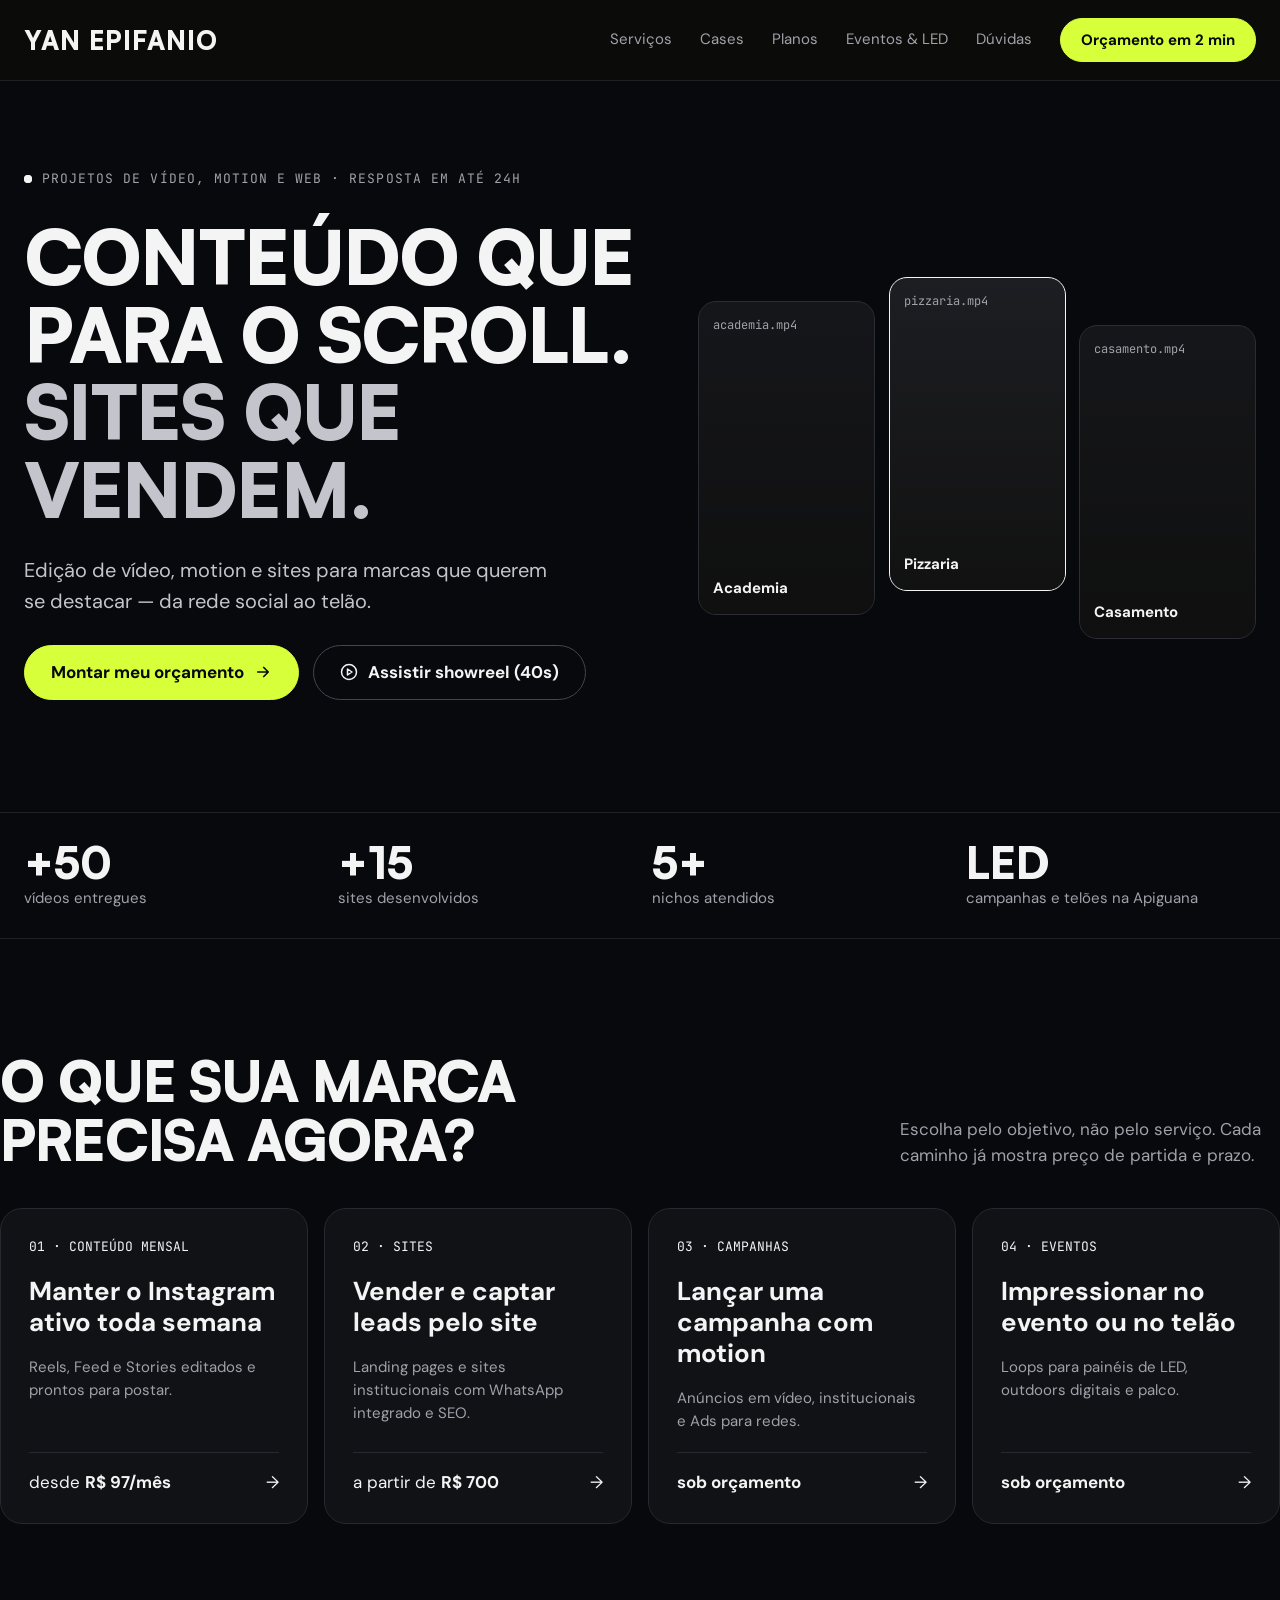
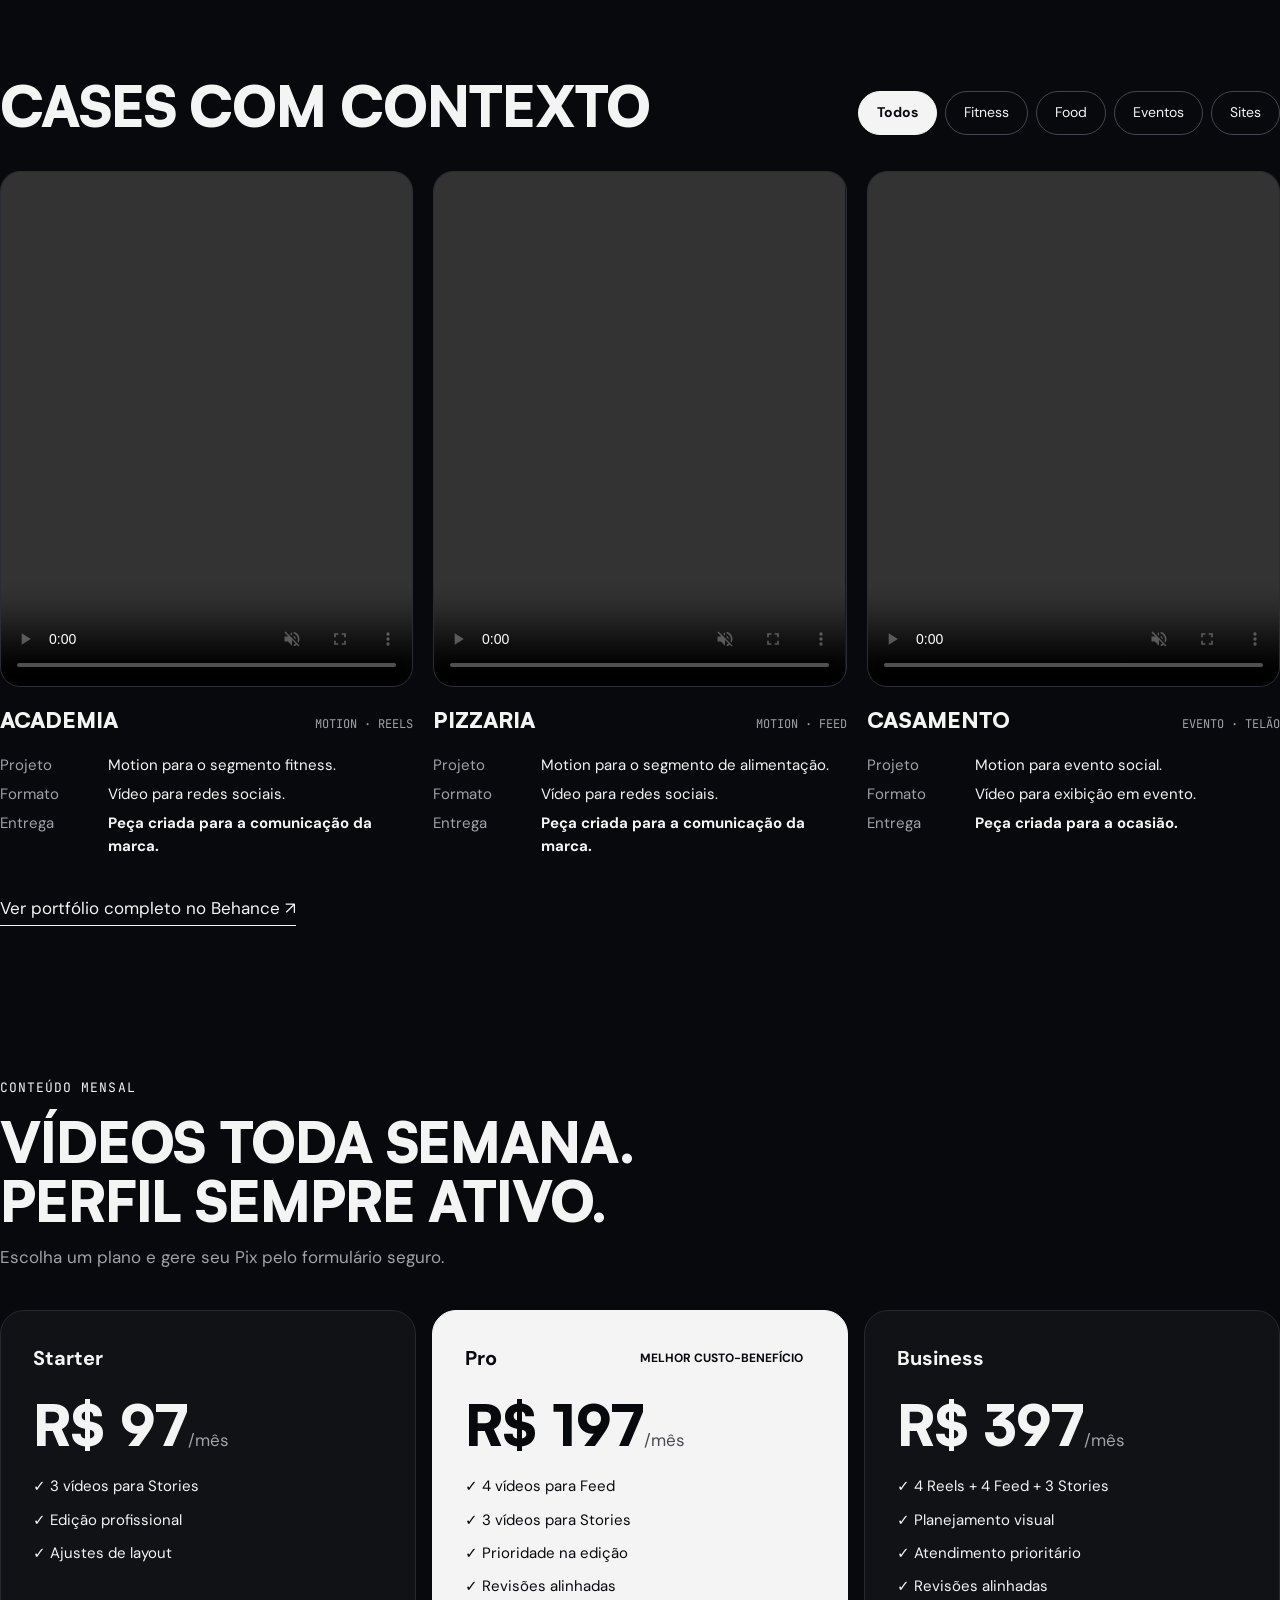
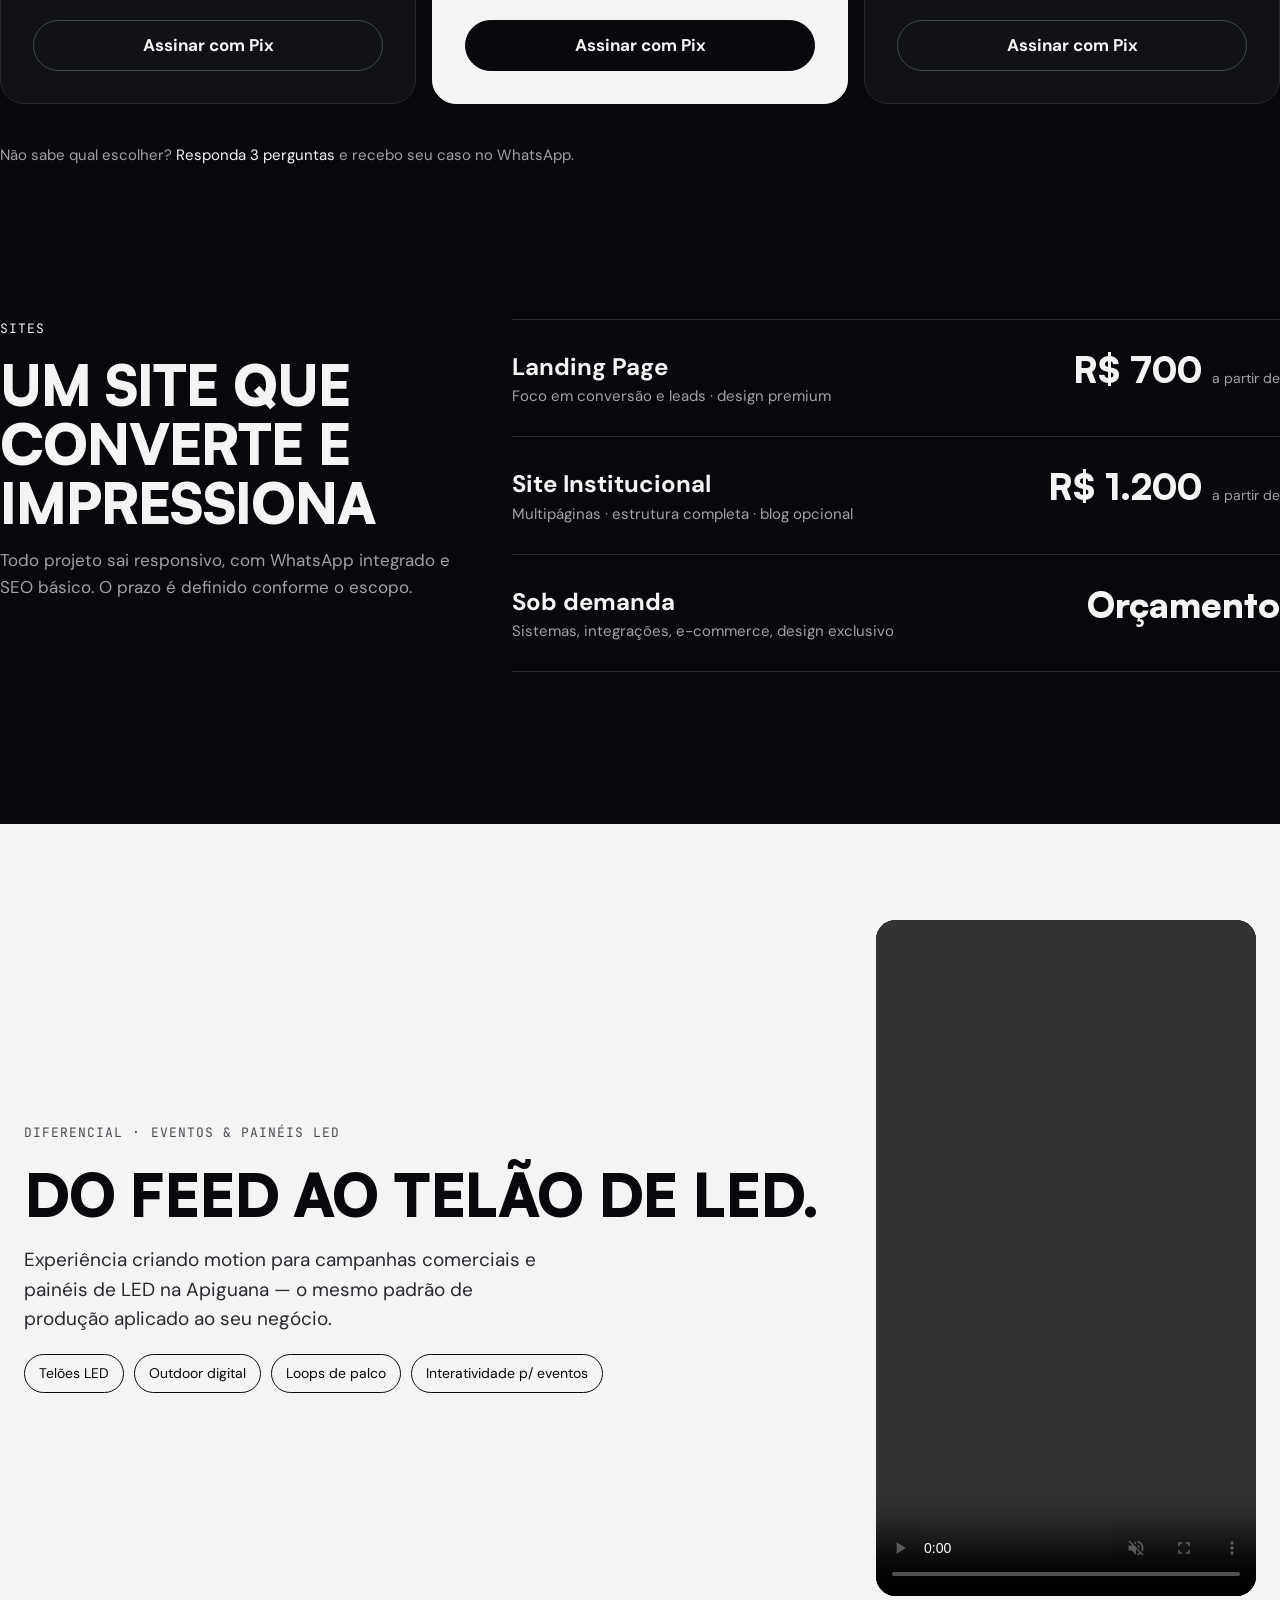
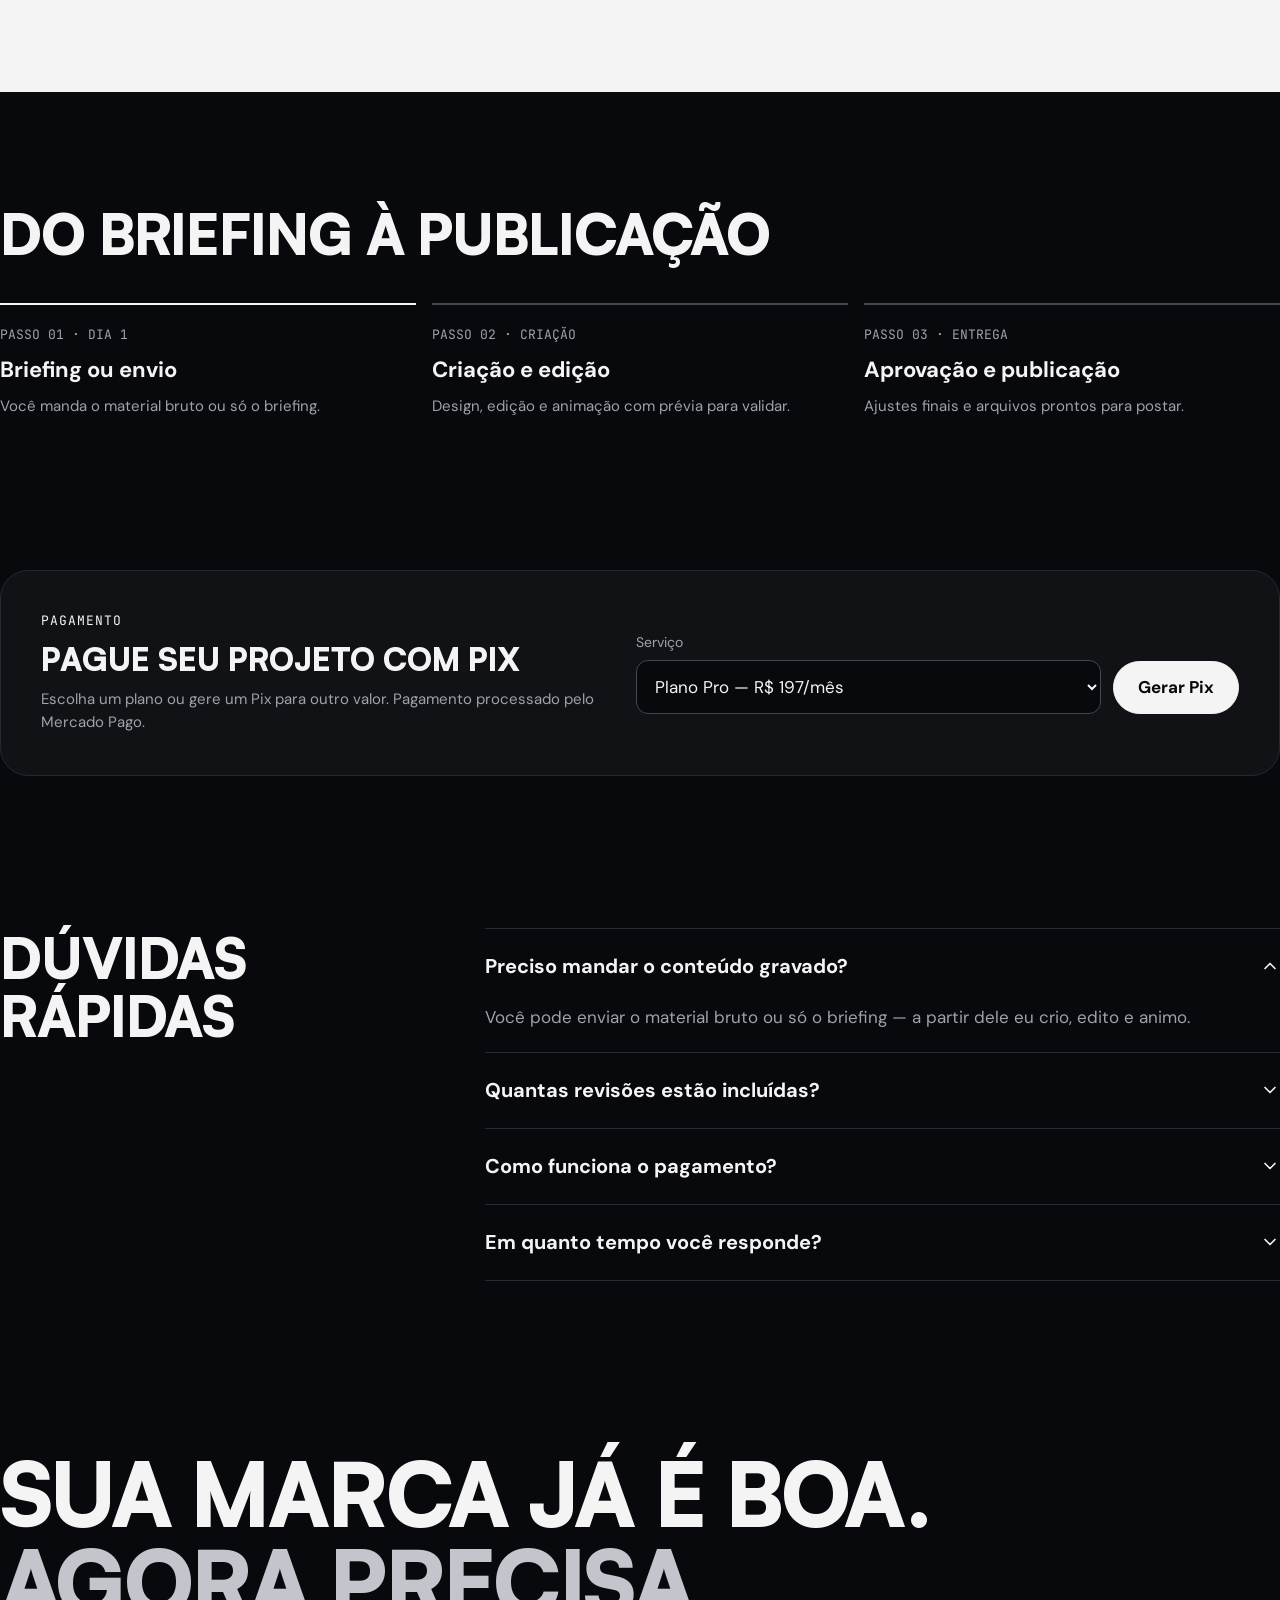
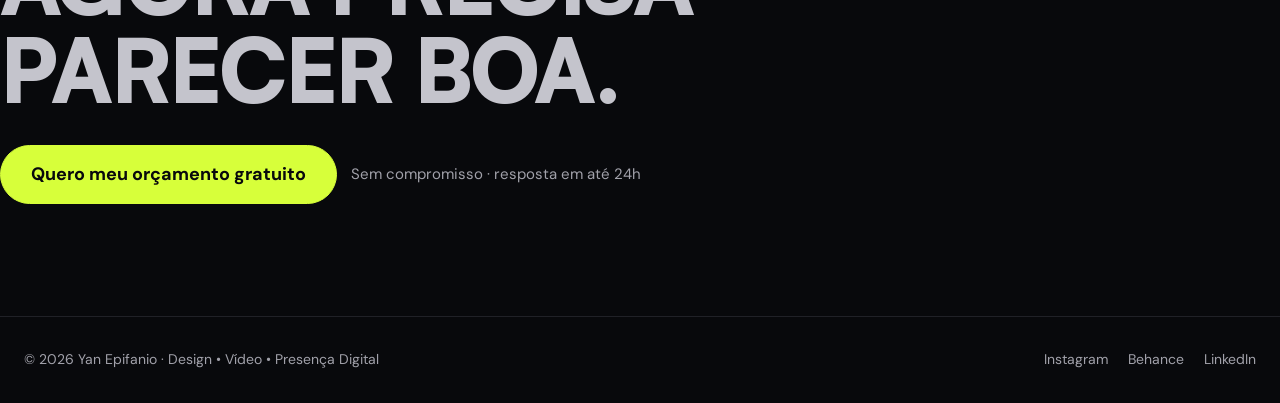
==== index.html @ 725b0eff "Refresh studio site and checkout flow Co-authored-by: Copilot <223556219+Copilot@users.noreply.githu" ====
<!DOCTYPE html>
<html lang="pt-BR">
<head>
  <meta charset="UTF-8">
  <meta name="viewport" content="width=device-width, initial-scale=1.0">
  <title>Yan Epifanio — Motion, vídeos e sites</title>
  <meta name="description" content="Conteúdo que para o scroll. Sites que vendem. Motion, vídeos e sites para negócios que querem parecer tão bons quanto são — do Reels ao telão de LED.">
  <meta name="robots" content="index,follow">
  <meta name="theme-color" content="#0d0d0b">
  <meta name="format-detection" content="telephone=no">
  <link rel="canonical" href="https://yanepifanio.com.br/">

  <meta property="og:type" content="website">
  <meta property="og:title" content="Yan Epifanio — Motion, vídeos e sites">
  <meta property="og:description" content="Conteúdo que para o scroll. Sites que vendem.">
  <meta property="og:locale" content="pt_BR">
  <meta property="og:url" content="https://yanepifanio.com.br/">
  <meta property="og:image" content="https://yanepifanio.com.br/assets/images/perfil.png">

  <script async src="https://www.googletagmanager.com/gtag/js?id=G-MB823YVY9Y"></script>
  <script>
    window.dataLayer = window.dataLayer || [];
    function gtag() { window.dataLayer.push(arguments); }
    gtag('js', new Date());
    gtag('config', 'G-MB823YVY9Y');
  </script>

  <link rel="preconnect" href="https://fonts.googleapis.com">
  <link rel="preconnect" href="https://fonts.gstatic.com" crossorigin>
  <link href="https://fonts.googleapis.com/css2?family=DM+Sans:opsz,wght@9..40,400;9..40,500;9..40,700&family=JetBrains+Mono:wght@400;500&display=swap" rel="stylesheet">
  <link rel="stylesheet" href="css/yan.css?v=9">
</head>
<body>

  <!-- ============ HEADER ============ -->
  <header class="header" id="header">
    <div class="wrap header__inner">
      <a class="header__logo" href="#topo">YAN EPIFANIO</a>

      <nav class="header__nav" id="nav" aria-label="Menu principal">
        <div class="header__links">
          <a class="header__link" href="#objetivo">Serviços</a>
          <a class="header__link" href="#cases">Cases</a>
          <a class="header__link" href="#planos">Planos</a>
          <a class="header__link" href="#eventos">Eventos &amp; LED</a>
          <a class="header__link" href="#faq">Dúvidas</a>
        </div>
        <a class="btn btn--accent btn--budget btn--sm header__cta" href="orcamento.html">Orçamento em 2 min</a>
      </nav>

      <button class="header__burger" id="burger" type="button" aria-label="Abrir menu" aria-expanded="false" aria-controls="nav">
        <span></span><span></span>
      </button>
    </div>
  </header>

  <main>

  <!-- ============ HERO ============ -->
  <section class="wrap hero" id="topo">
    <div class="hero__text">
      <p class="hero__status anim anim--rise"><span class="hero__dot" aria-hidden="true"></span><span>Projetos de vídeo, motion e web · resposta em até 24h</span></p>
      <h1 class="hero__title words" style="--d:.15s">Conteúdo que para o scroll.<br><span class="accent">Sites que vendem.</span></h1>
      <p class="hero__lead anim anim--rise" style="--d:.45s">Edição de vídeo, motion e sites para marcas que querem se destacar — da rede social ao telão.</p>
      <div class="hero__actions anim anim--rise" style="--d:.6s">
        <a class="btn btn--accent btn--budget" href="orcamento.html">Montar meu orçamento
          <svg width="18" height="18" viewBox="0 0 24 24" fill="none" stroke="currentColor" stroke-width="2.2" stroke-linecap="round" stroke-linejoin="round" aria-hidden="true"><path d="M5 12h14M13 6l6 6-6 6"/></svg></a>
        <a class="btn btn--ghost" href="#cases">
          <svg width="18" height="18" viewBox="0 0 24 24" fill="none" stroke="currentColor" stroke-width="2" stroke-linecap="round" stroke-linejoin="round" aria-hidden="true"><circle cx="12" cy="12" r="10"/><path d="M10 8l6 4-6 4z"/></svg>Assistir showreel (40s)</a>
      </div>
    </div>

    <div class="hero__reels" aria-label="Prévias de trabalhos">
      <div class="reel anim float float--slow" style="--d:.5s"><video class="reel__video" src="assets/videos/academia.mp4" muted loop autoplay playsinline preload="metadata" aria-hidden="true"></video><span class="reel__file">academia.mp4</span><span class="reel__name">Academia</span></div>
      <div class="reel reel--active anim float" style="--d:.65s"><video class="reel__video" src="assets/videos/pizzaria.mp4" muted loop autoplay playsinline preload="metadata" aria-hidden="true"></video><span class="reel__file">pizzaria.mp4</span><span class="reel__name">Pizzaria</span></div>
      <div class="reel anim float float--fast" style="--d:.8s"><video class="reel__video" src="assets/videos/casamento.mp4" muted loop autoplay playsinline preload="metadata" aria-hidden="true"></video><span class="reel__file">casamento.mp4</span><span class="reel__name">Casamento</span></div>
    </div>
  </section>

  <!-- ============ NÚMEROS ============ -->
  <section class="proof" aria-label="Números">
    <div class="wrap proof__grid">
      <div class="stat rv"><span class="stat__num" data-count>+50</span><span class="stat__label">vídeos entregues</span></div>
      <div class="stat rv" style="--d:.08s"><span class="stat__num" data-count>+15</span><span class="stat__label">sites desenvolvidos</span></div>
      <div class="stat rv" style="--d:.16s"><span class="stat__num" data-count>5+</span><span class="stat__label">nichos atendidos</span></div>
      <div class="stat rv" style="--d:.24s"><span class="stat__num">LED</span><span class="stat__label">campanhas e telões na Apiguana</span></div>
    </div>
  </section>

  <!-- ============ OBJETIVO (roteador) ============ -->
  <section class="wrap sec objetivo" id="objetivo">
    <div class="sec__head">
      <h2 class="sec__title words">O que sua marca precisa agora?</h2>
      <p class="sec__lead rv" style="--d:.1s">Escolha pelo objetivo, não pelo serviço. Cada caminho já mostra preço de partida e prazo.</p>
    </div>
    <div class="routes">
      <a class="route rv" href="#planos">
        <span class="route__num">01 · CONTEÚDO MENSAL</span>
        <span class="route__title">Manter o Instagram ativo toda semana</span>
        <span class="route__desc">Reels, Feed e Stories editados e prontos para postar.</span>
        <span class="route__foot"><span>desde <b>R$ 97/mês</b></span><span class="route__arrow" aria-hidden="true">→</span></span>
      </a>
      <a class="route rv" style="--d:.08s" href="#sites">
        <span class="route__num">02 · SITES</span>
        <span class="route__title">Vender e captar leads pelo site</span>
        <span class="route__desc">Landing pages e sites institucionais com WhatsApp integrado e SEO.</span>
        <span class="route__foot"><span>a partir de <b>R$ 700</b></span><span class="route__arrow" aria-hidden="true">→</span></span>
      </a>
      <a class="route rv" style="--d:.16s" href="#cases">
        <span class="route__num">03 · CAMPANHAS</span>
        <span class="route__title">Lançar uma campanha com motion</span>
        <span class="route__desc">Anúncios em vídeo, institucionais e Ads para redes.</span>
        <span class="route__foot"><span><b>sob orçamento</b></span><span class="route__arrow" aria-hidden="true">→</span></span>
      </a>
      <a class="route rv" style="--d:.24s" href="#eventos">
        <span class="route__num">04 · EVENTOS</span>
        <span class="route__title">Impressionar no evento ou no telão</span>
        <span class="route__desc">Loops para painéis de LED, outdoors digitais e palco.</span>
        <span class="route__foot"><span><b>sob orçamento</b></span><span class="route__arrow" aria-hidden="true">→</span></span>
      </a>
    </div>
  </section>

  <!-- ============ CASES ============ -->
  <section class="wrap sec cases" id="cases">
    <div class="sec__head">
      <h2 class="sec__title words">Cases com contexto</h2>
      <div class="filters rv" style="--d:.1s" role="group" aria-label="Filtrar cases" id="filters">
        <button class="chip" type="button" data-filter="todos" aria-pressed="true">Todos</button>
        <button class="chip" type="button" data-filter="fitness" aria-pressed="false">Fitness</button>
        <button class="chip" type="button" data-filter="food" aria-pressed="false">Food</button>
        <button class="chip" type="button" data-filter="eventos" aria-pressed="false">Eventos</button>
        <button class="chip" type="button" data-filter="sites" aria-pressed="false">Sites</button>
      </div>
    </div>

    <div class="cases__grid" id="cases-grid">
      <article class="case rv" data-cat="fitness">
        <div class="case__media"><video src="assets/videos/academia.mp4" controls muted loop playsinline preload="metadata"></video></div>
        <div class="case__head"><h3 class="case__title">Academia</h3><span class="case__tag">MOTION · REELS</span></div>
        <dl class="case__info">
          <dt>Projeto</dt><dd>Motion para o segmento fitness.</dd>
          <dt>Formato</dt><dd>Vídeo para redes sociais.</dd>
          <dt>Entrega</dt><dd class="case__result">Peça criada para a comunicação da marca.</dd>
        </dl>
      </article>
      <article class="case rv" style="--d:.08s" data-cat="food">
        <div class="case__media"><video src="assets/videos/pizzaria.mp4" controls muted loop playsinline preload="metadata"></video></div>
        <div class="case__head"><h3 class="case__title">Pizzaria</h3><span class="case__tag">MOTION · FEED</span></div>
        <dl class="case__info">
          <dt>Projeto</dt><dd>Motion para o segmento de alimentação.</dd>
          <dt>Formato</dt><dd>Vídeo para redes sociais.</dd>
          <dt>Entrega</dt><dd class="case__result">Peça criada para a comunicação da marca.</dd>
        </dl>
      </article>
      <article class="case rv" style="--d:.16s" data-cat="eventos">
        <div class="case__media"><video src="assets/videos/casamento.mp4" controls muted loop playsinline preload="metadata"></video></div>
        <div class="case__head"><h3 class="case__title">Casamento</h3><span class="case__tag">EVENTO · TELÃO</span></div>
        <dl class="case__info">
          <dt>Projeto</dt><dd>Motion para evento social.</dd>
          <dt>Formato</dt><dd>Vídeo para exibição em evento.</dd>
          <dt>Entrega</dt><dd class="case__result">Peça criada para a ocasião.</dd>
        </dl>
      </article>
    </div>
    <p class="cases__empty" id="cases-empty" hidden>Em breve novos cases nesta categoria. Veja o portfólio completo no Behance.</p>

    <a class="link" href="https://www.behance.net/yandossantos1" target="_blank" rel="noopener">Ver portfólio completo no Behance ↗</a>
  </section>

  <!-- ============ PLANOS ============ -->
  <section class="wrap sec planos" id="planos">
    <div class="planos__intro">
      <span class="eyebrow rv">CONTEÚDO MENSAL</span>
      <h2 class="sec__title words" style="--d:.05s">Vídeos toda semana. Perfil sempre ativo.</h2>
      <p class="rv" style="--d:.1s">Escolha um plano e gere seu Pix pelo formulário seguro.</p>
    </div>
    <div class="plans">
      <div class="plan rv">
        <div class="plan__head"><span class="plan__name">Starter</span></div>
        <div><span class="plan__price">R$ 97</span><span class="plan__per">/mês</span></div>
        <ul class="plan__list">
          <li>3 vídeos para Stories</li><li>Edição profissional</li><li>Ajustes de layout</li>
        </ul>
        <a class="btn btn--ghost plan__cta" href="#pix" data-pix-plan="97">Assinar com Pix</a>
      </div>
      <div class="plan plan--featured rv" style="--d:.08s">
        <div class="plan__head"><span class="plan__name">Pro</span><span class="plan__badge">MELHOR CUSTO-BENEFÍCIO</span></div>
        <div><span class="plan__price">R$ 197</span><span class="plan__per">/mês</span></div>
        <ul class="plan__list">
          <li>4 vídeos para Feed</li><li>3 vídeos para Stories</li><li>Prioridade na edição</li><li>Revisões alinhadas</li>
        </ul>
        <a class="btn btn--dark plan__cta" href="#pix" data-pix-plan="197">Assinar com Pix</a>
      </div>
      <div class="plan rv" style="--d:.16s">
        <div class="plan__head"><span class="plan__name">Business</span></div>
        <div><span class="plan__price">R$ 397</span><span class="plan__per">/mês</span></div>
        <ul class="plan__list">
          <li>4 Reels + 4 Feed + 3 Stories</li><li>Planejamento visual</li><li>Atendimento prioritário</li><li>Revisões alinhadas</li>
        </ul>
        <a class="btn btn--ghost plan__cta" href="#pix" data-pix-plan="397">Assinar com Pix</a>
      </div>
    </div>
    <p class="planos__note rv">Não sabe qual escolher? <a href="orcamento.html">Responda 3 perguntas</a> e recebo seu caso no WhatsApp.</p>
  </section>

  <!-- ============ SITES ============ -->
  <section class="wrap sec sites" id="sites">
    <div class="sites__intro">
      <span class="eyebrow rv">SITES</span>
      <h2 class="sec__title words" style="--d:.05s">Um site que converte e impressiona</h2>
      <p class="rv" style="--d:.1s">Todo projeto sai responsivo, com WhatsApp integrado e SEO básico. O prazo é definido conforme o escopo.</p>
    </div>
    <div class="sites__list">
      <div class="offer rv">
        <div class="offer__text"><div class="offer__name">Landing Page</div><div class="offer__desc">Foco em conversão e leads · design premium</div></div>
        <div class="offer__price">R$ 700 <small>a partir de</small></div>
      </div>
      <div class="offer rv" style="--d:.08s">
        <div class="offer__text"><div class="offer__name">Site Institucional</div><div class="offer__desc">Multipáginas · estrutura completa · blog opcional</div></div>
        <div class="offer__price">R$ 1.200 <small>a partir de</small></div>
      </div>
      <div class="offer rv" style="--d:.16s">
        <div class="offer__text"><div class="offer__name">Sob demanda</div><div class="offer__desc">Sistemas, integrações, e-commerce, design exclusivo</div></div>
        <div class="offer__price">Orçamento</div>
      </div>
    </div>
  </section>

  <!-- ============ EVENTOS & LED ============ -->
  <section class="sec eventos" id="eventos">
    <div class="wrap eventos__inner">
      <div class="eventos__text">
        <span class="eyebrow rv">DIFERENCIAL · EVENTOS &amp; PAINÉIS LED</span>
        <h2 class="eventos__title words" style="--d:.05s">Do feed ao telão de LED.</h2>
        <p class="eventos__lead rv" style="--d:.1s">Experiência criando motion para campanhas comerciais e painéis de LED na Apiguana — o mesmo padrão de produção aplicado ao seu negócio.</p>
        <div class="tags">
          <span class="tag rv" style="--d:.15s">Telões LED</span>
          <span class="tag rv" style="--d:.22s">Outdoor digital</span>
          <span class="tag rv" style="--d:.29s">Loops de palco</span>
          <span class="tag rv" style="--d:.36s">Interatividade p/ eventos</span>
        </div>
      </div>
      <div class="eventos__video rv" style="--d:.1s" aria-label="Vídeo de motion para eventos">
        <video src="assets/videos/main.mp4" controls muted loop playsinline preload="metadata"></video>
      </div>
    </div>
  </section>

  <!-- ============ PROCESSO ============ -->
  <section class="wrap sec processo" id="processo">
    <h2 class="sec__title words">Do briefing à publicação</h2>
    <ol class="steps">
      <li class="step rv"><span class="step__meta">PASSO 01 · DIA 1</span><span class="step__title">Briefing ou envio</span><span class="step__desc">Você manda o material bruto ou só o briefing.</span></li>
      <li class="step rv" style="--d:.08s"><span class="step__meta">PASSO 02 · CRIAÇÃO</span><span class="step__title">Criação e edição</span><span class="step__desc">Design, edição e animação com prévia para validar.</span></li>
      <li class="step rv" style="--d:.16s"><span class="step__meta">PASSO 03 · ENTREGA</span><span class="step__title">Aprovação e publicação</span><span class="step__desc">Ajustes finais e arquivos prontos para postar.</span></li>
    </ol>
  </section>

  <!-- ============ PIX ============ -->
  <section class="wrap sec pix" id="pix">
    <div class="pix__box rv">
      <div class="pix__text">
        <span class="eyebrow">PAGAMENTO</span>
        <h2 class="pix__title">Pague seu projeto com Pix</h2>
        <p>Escolha um plano ou gere um Pix para outro valor. Pagamento processado pelo Mercado Pago.</p>
      </div>
      <form class="pix__form" id="pix-form" action="#pix" method="get" novalidate>
        <label class="field">Serviço
          <select name="servico" id="pix-servico">
            <option value="197">Plano Pro — R$ 197/mês</option>
            <option value="97">Plano Starter — R$ 97/mês</option>
            <option value="397">Plano Business — R$ 397/mês</option>
            <option value="custom">Outro valor / sinal de projeto</option>
          </select>
        </label>
        <label class="field pix__custom-amount" id="pix-custom-field" hidden>Valor (mínimo R$ 50)
          <input type="number" id="pix-custom-amount" min="50" step="0.01" inputmode="decimal" placeholder="50.00">
        </label>
        <button class="btn btn--accent pix__btn" id="pix-submit" type="submit">Gerar Pix</button>
        <p class="pix__status" id="pix-status" role="status" aria-live="polite" hidden></p>
      </form>
    </div>
  </section>

  <!-- ============ FAQ ============ -->
  <section class="wrap sec faq" id="faq">
    <h2 class="sec__title words">Dúvidas rápidas</h2>
    <div class="accordion rv" id="accordion" style="--d:.1s">
      <div class="accordion__item is-open">
        <button class="accordion__title" type="button" aria-expanded="true"><span>Preciso mandar o conteúdo gravado?</span><svg class="accordion__chevron" viewBox="0 0 24 24" fill="none" stroke="currentColor" stroke-width="2" stroke-linecap="round" stroke-linejoin="round" aria-hidden="true"><path d="M6 9l6 6 6-6"/></svg></button>
        <div class="accordion__content"><p>Você pode enviar o material bruto ou só o briefing — a partir dele eu crio, edito e animo.</p></div>
      </div>
      <div class="accordion__item">
        <button class="accordion__title" type="button" aria-expanded="false"><span>Quantas revisões estão incluídas?</span><svg class="accordion__chevron" viewBox="0 0 24 24" fill="none" stroke="currentColor" stroke-width="2" stroke-linecap="round" stroke-linejoin="round" aria-hidden="true"><path d="M6 9l6 6 6-6"/></svg></button>
        <div class="accordion__content"><p>Os ajustes incluídos são alinhados no escopo de cada projeto.</p></div>
      </div>
      <div class="accordion__item">
        <button class="accordion__title" type="button" aria-expanded="false"><span>Como funciona o pagamento?</span><svg class="accordion__chevron" viewBox="0 0 24 24" fill="none" stroke="currentColor" stroke-width="2" stroke-linecap="round" stroke-linejoin="round" aria-hidden="true"><path d="M6 9l6 6 6-6"/></svg></button>
        <div class="accordion__content"><p>Pix pelo Mercado Pago, com o valor já vinculado ao plano ou ao orçamento.</p></div>
      </div>
      <div class="accordion__item">
        <button class="accordion__title" type="button" aria-expanded="false"><span>Em quanto tempo você responde?</span><svg class="accordion__chevron" viewBox="0 0 24 24" fill="none" stroke="currentColor" stroke-width="2" stroke-linecap="round" stroke-linejoin="round" aria-hidden="true"><path d="M6 9l6 6 6-6"/></svg></button>
        <div class="accordion__content"><p>Em até 24h, com orçamento gratuito e sem compromisso.</p></div>
      </div>
    </div>
  </section>

  <!-- ============ CTA FINAL ============ -->
  <section class="wrap cta" id="contato">
    <h2 class="cta__title words">Sua marca já é boa. <span class="accent">Agora precisa parecer boa.</span></h2>
    <div class="cta__row rv" style="--d:.1s">
      <a class="btn btn--accent btn--budget btn--lg" href="orcamento.html">Quero meu orçamento gratuito</a>
      <span class="cta__note">Sem compromisso · resposta em até 24h</span>
    </div>
  </section>

  </main>

  <footer class="footer">
    <div class="wrap footer__inner">
      <span>© 2026 Yan Epifanio · Design • Vídeo • Presença Digital</span>
      <span class="footer__links">
        <a href="https://instagram.com/yan.epifanio" target="_blank" rel="noopener">Instagram</a>
        <a href="https://www.behance.net/yandossantos1" target="_blank" rel="noopener">Behance</a>
        <a href="https://www.linkedin.com/in/yaan22" target="_blank" rel="noopener">LinkedIn</a>
      </span>
    </div>
  </footer>

  <!-- barra fixa de ações (celular) -->
  <nav class="buybar" id="buybar" aria-label="Ações rápidas">
    <a class="btn btn--accent btn--budget buybar__btn" href="orcamento.html">Orçamento em 2 min</a>
    <a class="buybar__whats" href="https://wa.me/5585996149074" target="_blank" rel="noopener" aria-label="Conversar no WhatsApp">
      <svg width="22" height="22" viewBox="0 0 24 24" fill="none" stroke="currentColor" stroke-width="2" stroke-linecap="round" stroke-linejoin="round" aria-hidden="true"><path d="M21 12a9 9 0 0 1-13.5 7.8L3 21l1.2-4.4A9 9 0 1 1 21 12z"/></svg>
    </a>
  </nav>

  <script src="js/yan.js?v=4"></script>
</body>
</html>
---- css/yan.css ----
/* =====================================================================
   YAN EPIFANIO — site (home + orçamento)
   Página fluida: container de 1280px, mobile (< 900px) em coluna com a
   barra fixa de ações. Mesmas convenções do site OFFLINE'27: BEM,
   revelação ao rolar (.rv + .is-in), header .is-solid / .is-open,
   acordeão .accordion__item.is-open e prefers-reduced-motion.
   ===================================================================== */

:root {
  --bg: #08090c;
  --fg: #f4f4f5;
  --muted: #a1a1aa;
  --muted-2: #c4c4cc;
  --dim: #777780;
  --line: #202127;
  --line-2: #272830;
  --card: #111216;
  --card-2: #17181d;
  --card-3: #202127;
  --border-2: #2b2d34;
  --border-3: #444650;
  --light: #f4f4f5;
  --on-light: #4b4b52;
  --on-light-2: #292a30;
  --accent: #f4f4f5;
  --budget-accent: #d7ff3a;
  --whatsapp: #25d366;

  --display: "Satoshi", "Helvetica Neue", Arial, sans-serif;
  --sans: "DM Sans", system-ui, -apple-system, "Segoe UI", sans-serif;
  --mono: "JetBrains Mono", ui-monospace, "SF Mono", Menlo, monospace;

  --wrap: 1280px;
  --gutter: 24px;
  --header-h: 81px;
  --ease-out: cubic-bezier(.2, .8, .2, 1);
}

@font-face {
  font-family: "Satoshi";
  src: url("../assets/fonts/Satoshi-Variable.woff2") format("woff2");
  font-style: normal;
  font-weight: 300 900;
  font-display: swap;
}

*, *::before, *::after { box-sizing: border-box; }

html { -webkit-text-size-adjust: 100%; scroll-behavior: auto; }
html, body { overflow-x: clip; }
@supports not (overflow-x: clip) { html, body { overflow-x: hidden; } }

body {
  margin: 0;
  background: var(--bg);
  color: var(--fg);
  font-family: var(--sans);
  font-size: 17px;
  line-height: 1.55;
}
body.no-scroll { overflow: hidden; }

img, video { display: block; max-width: 100%; }
h1, h2, h3, p, figure, dl, dd { margin: 0; }
h1, h2, h3 {
  font-family: var(--display);
  font-weight: 900;
  text-transform: uppercase;
}
.hero__title .accent, .cta__title .accent { color: var(--muted-2); }
a { color: inherit; text-decoration: none; }
button { font: inherit; color: inherit; }
ul, ol { margin: 0; padding: 0; list-style: none; }

.wrap { max-width: var(--wrap); margin: 0 auto; padding-left: var(--gutter); padding-right: var(--gutter); }
.sec { padding: 112px 0 40px; scroll-margin-top: calc(var(--header-h) - 16px); }
.sec__head { display: flex; flex-wrap: wrap; justify-content: space-between; align-items: end; gap: 24px; }
.sec__title { font-size: 56px; line-height: 1.05; letter-spacing: -.02em; }
.sec__lead { max-width: 380px; color: var(--muted); }
.eyebrow { font-family: var(--mono); font-size: 13px; letter-spacing: .08em; color: var(--accent); }

/* ---------- botões (pílulas) ---------- */
.btn {
  display: inline-flex;
  align-items: center;
  justify-content: center;
  gap: 10px;
  min-height: 52px;
  padding: 16px 26px;
  border: 1px solid transparent;
  border-radius: 999px;
  font-weight: 700;
  line-height: 1.2;
  cursor: pointer;
  transition: background .25s, color .25s, border-color .25s, scale .25s var(--ease-out), filter .25s;
}
.btn--accent { background: var(--accent); border-color: var(--accent); color: var(--bg); }
.btn--budget { background: var(--budget-accent); border-color: var(--budget-accent); color: var(--bg); }
.btn--whatsapp { background: var(--whatsapp); border-color: var(--whatsapp); color: var(--bg); }
.btn--ghost { background: transparent; border-color: var(--border-3); color: var(--fg); }
.btn--dark { background: var(--bg); border-color: var(--bg); color: var(--light); }
.btn--sm { min-height: 44px; padding: 12px 20px; font-size: 15px; }
.btn--lg { min-height: 56px; padding: 18px 30px; font-size: 18px; }
.btn:hover { scale: 1.03; filter: brightness(1.06); }
.btn--ghost:hover { border-color: var(--fg); filter: none; }
.btn:active { scale: .98; }
.btn svg { flex: 0 0 auto; }

/* =====================================================================
   HEADER
   ===================================================================== */
.header {
  position: sticky;
  top: 0;
  z-index: 100;
  background: rgba(13, 13, 11, .92);
  border-bottom: 1px solid var(--line);
  transition: background .3s, box-shadow .3s;
}
.header.is-solid {
  -webkit-backdrop-filter: blur(10px);
          backdrop-filter: blur(10px);
  box-shadow: 0 4px 24px rgba(0, 0, 0, .35);
}
.header__inner {
  display: flex;
  align-items: center;
  justify-content: space-between;
  gap: 16px;
  padding-top: 18px;
  padding-bottom: 18px;
}
.header__logo {
  position: relative;
  z-index: 3;
  font-family: var(--display);
  font-weight: 900;
  font-size: 26px;
  letter-spacing: .04em;
  line-height: 1;
}
.header__nav { display: flex; align-items: center; gap: 28px; }
.header__links { display: flex; flex-wrap: wrap; gap: 28px; font-size: 15px; color: var(--muted); }
.header__link { position: relative; padding: 6px 0; transition: color .25s; }
.header__link::after {
  content: "";
  position: absolute;
  left: 0; right: 0; bottom: 0;
  height: 2px;
  background: var(--accent);
  transform: scaleX(0);
  transform-origin: left;
  transition: transform .3s var(--ease-out);
}
.header__link:hover, .header__link.is-active { color: var(--fg); }
.header__link:hover::after, .header__link.is-active::after { transform: scaleX(1); }
.header__cta { position: relative; z-index: 3; }

.header__burger {
  display: none;
  position: relative;
  z-index: 3;
  width: 44px;
  height: 44px;
  padding: 0;
  border: 1px solid var(--border-3);
  border-radius: 50%;
  background: transparent;
  cursor: pointer;
}
.header__burger span {
  position: absolute;
  left: 12px; right: 12px;
  height: 2px;
  border-radius: 2px;
  background: var(--fg);
  transition: transform .35s var(--ease-out), opacity .25s, top .35s var(--ease-out);
}
.header__burger span:nth-child(1) { top: 16px; }
.header__burger span:nth-child(2) { top: 26px; }
.header.is-open .header__burger span:nth-child(1) { top: 21px; transform: rotate(45deg); }
.header.is-open .header__burger span:nth-child(2) { top: 21px; transform: rotate(-45deg); }

/* =====================================================================
   HERO
   ===================================================================== */
.hero {
  display: flex;
  flex-wrap: wrap;
  align-items: center;
  gap: 56px;
  padding-top: 88px;
  padding-bottom: 72px;
}
.hero__text { flex: 1 1 520px; min-width: 0; display: flex; flex-direction: column; gap: 28px; }
.hero__status {
  display: inline-flex;
  align-items: center;
  gap: 10px;
  font-family: var(--mono);
  font-size: 13px;
  letter-spacing: .08em;
  text-transform: uppercase;
  color: var(--muted);
}
.hero__dot { width: 8px; height: 8px; border-radius: 50%; background: var(--accent); flex: 0 0 auto; }
.hero__title { font-size: 76px; line-height: 1.02; letter-spacing: -.025em; }
.accent { color: var(--accent); }
.hero__lead { max-width: 540px; font-size: 20px; color: var(--muted-2); }
.hero__actions { display: flex; flex-wrap: wrap; gap: 14px; }

.hero__reels {
  flex: 1 1 460px;
  min-width: 0;
  display: grid;
  grid-template-columns: repeat(3, minmax(0, 1fr));
  gap: 14px;
  align-items: end;
}
.reel {
  position: relative;
  aspect-ratio: 9 / 16;
  display: flex;
  flex-direction: column;
  justify-content: space-between;
  padding: 14px;
  border: 1px solid var(--border-2);
  border-radius: 18px;
  background: var(--card-2);
  overflow: hidden;
  transition: translate .3s var(--ease-out);
}
.reel__video { position: absolute; inset: 0; width: 100%; height: 100%; object-fit: cover; opacity: .48; }
.reel::after { content: ""; position: absolute; inset: 0; background: linear-gradient(180deg, rgba(13, 13, 11, .16), rgba(13, 13, 11, .78)); pointer-events: none; }
.reel__file, .reel__name { position: relative; z-index: 1; }
.reel:nth-child(1) { transform: translateY(24px); }
.reel:nth-child(3) { transform: translateY(48px); }
.reel--active { background: var(--card-3); border-color: var(--accent); }
.reel__file { font-family: var(--mono); font-size: 12px; color: var(--muted); }
.reel__name { font-weight: 700; font-size: 15px; }

/* =====================================================================
   PROVAS (faixa de números)
   ===================================================================== */
.proof { margin-top: 40px; border-top: 1px solid var(--line); border-bottom: 1px solid var(--line); }
.proof__grid {
  display: grid;
  grid-template-columns: repeat(auto-fit, minmax(200px, 1fr));
  gap: 24px;
  padding-top: 28px;
  padding-bottom: 28px;
}
.stat { display: flex; flex-direction: column; gap: 2px; }
.stat__num { font-family: var(--display); font-weight: 900; font-size: 44px; line-height: 1; }
.stat__label { color: var(--muted); font-size: 15px; }

/* =====================================================================
   OBJETIVO (roteador)
   ===================================================================== */
.objetivo { display: flex; flex-direction: column; gap: 40px; }
.objetivo .sec__title { max-width: 720px; }
.routes { display: grid; grid-template-columns: repeat(auto-fit, minmax(260px, 1fr)); gap: 16px; }
.route {
  display: flex;
  flex-direction: column;
  gap: 18px;
  min-height: 280px;
  padding: 28px;
  border: 1px solid var(--line-2);
  border-radius: 22px;
  background: var(--card);
  transition: border-color .3s, translate .3s var(--ease-out);
}
.route:hover { border-color: var(--border-3); translate: 0 -3px; }
.route__num { font-family: var(--mono); font-size: 13px; color: var(--accent); }
.route__title { font-size: 26px; font-weight: 700; line-height: 1.2; }
.route__desc { flex-grow: 1; color: var(--muted); font-size: 15px; }
.route__foot {
  display: flex;
  justify-content: space-between;
  align-items: center;
  padding-top: 16px;
  border-top: 1px solid var(--line-2);
}
.route__arrow { transition: translate .3s var(--ease-out); }
.route:hover .route__arrow { translate: 4px 0; }

/* =====================================================================
   CASES
   ===================================================================== */
.cases { display: flex; flex-direction: column; gap: 36px; }
.filters { display: flex; flex-wrap: wrap; gap: 8px; }
.chip {
  min-height: 44px;
  padding: 10px 18px;
  border: 1px solid var(--border-3);
  border-radius: 999px;
  background: transparent;
  color: var(--fg);
  font-size: 14px;
  cursor: pointer;
  transition: background .25s, color .25s, border-color .25s;
}
.chip:hover { border-color: var(--fg); }
.chip.is-active, .chip[aria-pressed="true"] { background: var(--accent); border-color: var(--accent); color: var(--bg); font-weight: 700; }
.cases__grid { display: grid; grid-template-columns: repeat(auto-fit, minmax(280px, 1fr)); gap: 20px; }
.case { display: flex; flex-direction: column; gap: 16px; }
.case[hidden] { display: none; }
.case__media {
  aspect-ratio: 4 / 5;
  display: flex;
  align-items: center;
  justify-content: center;
  border: 1px solid var(--border-2);
  border-radius: 20px;
  background: var(--card-2);
  color: var(--muted);
  font-family: var(--mono);
  font-size: 13px;
  overflow: hidden;
}
.case__media video, .case__media img { width: 100%; height: 100%; object-fit: cover; }
.case__head { display: flex; justify-content: space-between; align-items: baseline; gap: 12px; }
.case__title { font-size: 22px; }
.case__tag { font-family: var(--mono); font-size: 12px; color: var(--muted); white-space: nowrap; }
.case__info { display: grid; grid-template-columns: 96px minmax(0, 1fr); gap: 6px 12px; font-size: 15px; }
.case__info dt { color: var(--muted); }
.case__result { color: var(--accent); font-weight: 700; }
.cases__empty { color: var(--muted); }
.link { align-self: flex-start; padding-bottom: 4px; border-bottom: 1px solid var(--accent); transition: color .25s; }
.link:hover { color: var(--accent); }

/* =====================================================================
   PLANOS
   ===================================================================== */
.planos { display: flex; flex-direction: column; gap: 40px; }
.planos__intro { display: flex; flex-direction: column; gap: 14px; max-width: 760px; }
.planos__intro p, .planos__note { color: var(--muted); }
.planos__note { font-size: 15px; }
.planos__note a { color: var(--accent); }
.plans { display: grid; grid-template-columns: repeat(auto-fit, minmax(290px, 1fr)); gap: 16px; align-items: stretch; }
.plan {
  display: flex;
  flex-direction: column;
  gap: 22px;
  padding: 32px;
  border: 1px solid var(--line-2);
  border-radius: 24px;
  background: var(--card);
}
.plan__head { display: flex; justify-content: space-between; align-items: center; gap: 12px; }
.plan__name { font-weight: 700; font-size: 20px; }
.plan__badge {
  padding: 6px 12px;
  border-radius: 999px;
  background: var(--accent);
  color: var(--bg);
  font-size: 12px;
  font-weight: 700;
  white-space: nowrap;
}
.plan__price { font-family: var(--display); font-weight: 900; font-size: 56px; line-height: 1; }
.plan__per { font-family: var(--sans); font-weight: 400; font-size: 17px; color: var(--muted); }
.plan__list { display: flex; flex-direction: column; gap: 10px; font-size: 15px; flex-grow: 1; }
.plan__list li::before { content: "✓ "; }
.plan__cta { min-height: 48px; padding: 14px; }
.plan--featured { background: var(--light); border-color: var(--light); color: var(--bg); position: relative; }
.plan--featured .plan__per { color: var(--on-light); }

/* =====================================================================
   SITES
   ===================================================================== */
.sites { display: flex; flex-wrap: wrap; gap: 48px; }
.sites__intro { flex: 1 1 360px; min-width: 0; display: flex; flex-direction: column; gap: 16px; }
.sites__intro p { color: var(--muted); }
.sites__list { flex: 2 1 560px; min-width: 0; display: flex; flex-direction: column; }
.offer {
  display: flex;
  flex-wrap: wrap;
  justify-content: space-between;
  gap: 16px;
  padding: 28px 0;
  border-top: 1px solid var(--line-2);
}
.offer:last-child { border-bottom: 1px solid var(--line-2); }
.offer__text { flex: 1 1 280px; }
.offer__name { font-size: 24px; font-weight: 700; }
.offer__desc { color: var(--muted); font-size: 15px; }
.offer__price { font-family: var(--display); font-weight: 900; font-size: 36px; line-height: 1.2; }
.offer__price small { font-family: var(--sans); font-weight: 400; font-size: 14px; color: var(--muted); }

/* =====================================================================
   EVENTOS & LED (bloco claro)
   ===================================================================== */
.eventos { margin-top: 112px; padding: 0; background: var(--light); color: var(--bg); }
.eventos__inner {
  display: flex;
  flex-wrap: wrap;
  align-items: center;
  gap: 48px;
  padding-top: 96px;
  padding-bottom: 96px;
}
.eventos__text { flex: 1 1 480px; min-width: 0; display: flex; flex-direction: column; gap: 20px; }
.eventos__text .eyebrow { color: var(--on-light); }
.eventos__title { font-size: 60px; line-height: 1.04; letter-spacing: -.02em; }
.eventos__lead { max-width: 520px; font-size: 19px; color: var(--on-light-2); }
.tags { display: flex; flex-wrap: wrap; gap: 10px; font-size: 14px; }
.tag { padding: 8px 14px; border: 1px solid var(--bg); border-radius: 999px; }
.eventos__video {
  flex: 0 1 380px;
  width: 100%;
  max-width: 380px;
  min-width: 0;
  aspect-ratio: 9 / 16;
  margin: 0 auto;
  position: relative;
  display: flex;
  align-items: center;
  justify-content: center;
  overflow: hidden;
  border-radius: 20px;
  background: var(--bg);
  color: var(--muted);
  font-family: var(--mono);
  font-size: 13px;
}
.eventos__video video { position: absolute; inset: 0; width: 100%; height: 100%; object-fit: cover; background: var(--bg); }

/* =====================================================================
   PROCESSO
   ===================================================================== */
.processo { display: flex; flex-direction: column; gap: 40px; }
.steps { display: grid; grid-template-columns: repeat(auto-fit, minmax(260px, 1fr)); gap: 16px; }
.step { display: flex; flex-direction: column; gap: 8px; padding-top: 20px; border-top: 2px solid var(--border-3); }
.step:first-child { border-top-color: var(--accent); }
.step__meta { font-family: var(--mono); font-size: 13px; color: var(--muted); }
.step__title { font-size: 22px; font-weight: 700; }
.step__desc { color: var(--muted); font-size: 15px; }

/* =====================================================================
   DEPOIMENTOS
   ===================================================================== */
.depoimentos { display: flex; flex-direction: column; gap: 40px; }
.quotes { display: grid; grid-template-columns: repeat(auto-fit, minmax(280px, 1fr)); gap: 16px; }
.quote {
  display: flex;
  flex-direction: column;
  gap: 20px;
  padding: 28px;
  border: 1px solid var(--line-2);
  border-radius: 22px;
  background: var(--card);
}
.quote blockquote { margin: 0; font-size: 18px; flex-grow: 1; }
.quote figcaption { display: flex; align-items: center; gap: 14px; }
.quote__avatar {
  flex: 0 0 auto;
  width: 48px;
  height: 48px;
  display: inline-flex;
  align-items: center;
  justify-content: center;
  border-radius: 50%;
  background: var(--border-2);
  color: var(--muted);
  font-size: 11px;
  overflow: hidden;
}
.quote__avatar img { width: 100%; height: 100%; object-fit: cover; }
.quote__who { display: flex; flex-direction: column; }
.quote__role { color: var(--muted); font-size: 14px; }

/* =====================================================================
   PIX
   ===================================================================== */
.pix__box {
  display: flex;
  flex-wrap: wrap;
  align-items: center;
  justify-content: space-between;
  gap: 32px;
  padding: 40px;
  border: 1px solid var(--line-2);
  border-radius: 28px;
  background: var(--card);
}
.pix__text { flex: 1 1 380px; display: flex; flex-direction: column; gap: 10px; }
.pix__title { font-size: 32px; line-height: 1.15; }
.pix__text p { color: var(--muted); font-size: 15px; }
.pix__form { flex: 1 1 420px; display: flex; flex-wrap: wrap; gap: 12px; align-items: end; }
.field { display: flex; flex-direction: column; gap: 6px; font-size: 14px; color: var(--muted); }
.pix__form .field { flex: 1 1 220px; }
.pix__custom-amount[hidden], .pix__status[hidden] { display: none; }
.pix__status { flex: 1 0 100%; color: var(--muted); font-size: 14px; }
.pix__status.is-error { color: #ff8a70; }
.field select, .field input {
  width: 100%;
  min-height: 50px;
  padding: 14px;
  border: 1px solid var(--border-3);
  border-radius: 12px;
  background: var(--bg);
  color: var(--fg);
  font: inherit;
  font-size: 17px;
}
.field select:focus, .field input:focus { outline: 2px solid var(--accent); outline-offset: 1px; }
.pix__btn { min-height: 50px; padding: 15px 24px; }

/* =====================================================================
   FAQ (acordeão)
   ===================================================================== */
.faq { display: flex; flex-wrap: wrap; gap: 48px; }
.faq .sec__title { flex: 1 1 320px; }
.accordion { flex: 2 1 560px; min-width: 0; display: flex; flex-direction: column; }
.accordion__item { border-top: 1px solid var(--line-2); }
.accordion__item:last-child { border-bottom: 1px solid var(--line-2); }
.accordion__title {
  width: 100%;
  display: flex;
  align-items: center;
  justify-content: space-between;
  gap: 16px;
  padding: 22px 0;
  border: 0;
  background: transparent;
  color: inherit;
  font-size: 20px;
  font-weight: 700;
  text-align: left;
  cursor: pointer;
}
.accordion__chevron { flex: 0 0 auto; width: 20px; height: 20px; transition: transform .3s var(--ease-out); }
.accordion__item.is-open .accordion__chevron { transform: rotate(180deg); }
.accordion__content {
  display: grid;
  grid-template-rows: 0fr;
  transition: grid-template-rows .35s var(--ease-out);
}
.accordion__content > p { overflow: hidden; color: var(--muted); }
.accordion__item.is-open .accordion__content { grid-template-rows: 1fr; }
.accordion__item.is-open .accordion__content > p { padding-bottom: 22px; }

/* =====================================================================
   CTA FINAL + RODAPÉ
   ===================================================================== */
.cta { display: flex; flex-direction: column; align-items: flex-start; gap: 32px; padding: 128px 0 112px; }
.cta__title { max-width: 1100px; font-size: 88px; line-height: 1; letter-spacing: -.03em; }
.cta__row { display: flex; flex-wrap: wrap; align-items: center; gap: 14px; }
.cta__note { color: var(--muted); font-size: 15px; }

.footer { border-top: 1px solid var(--line); }
.footer__inner {
  display: flex;
  flex-wrap: wrap;
  justify-content: space-between;
  gap: 16px;
  padding-top: 32px;
  padding-bottom: 32px;
  font-size: 14px;
  color: var(--muted);
}
.footer__links { display: flex; gap: 20px; }
.footer__links a:hover { color: var(--fg); }

/* barra fixa de ações (só no celular) */
.buybar { display: none; }

/* =====================================================================
   ORÇAMENTO EM 2 MINUTOS
   ===================================================================== */
.quiz { min-height: 100vh; display: flex; }
.quiz__aside {
  width: 380px;
  flex: 0 0 380px;
  display: flex;
  flex-direction: column;
  gap: 32px;
  padding: 48px 40px;
  border-right: 1px solid var(--line);
}
.quiz__logo { font-family: var(--display); font-weight: 900; font-size: 24px; letter-spacing: .04em; line-height: 1; }
.quiz__intro { display: flex; flex-direction: column; gap: 12px; }
.quiz__title { font-size: 44px; line-height: 1.05; letter-spacing: -.02em; }
.quiz__intro p { color: var(--muted); font-size: 16px; }
.quiz__steps { display: flex; flex-direction: column; gap: 14px; }
.quiz__step { display: flex; align-items: center; gap: 14px; font-size: 15px; color: var(--dim); transition: color .25s; }
.quiz__step-num {
  flex: 0 0 auto;
  width: 32px;
  height: 32px;
  display: inline-flex;
  align-items: center;
  justify-content: center;
  border: 1px solid currentColor;
  border-radius: 50%;
  font-family: var(--mono);
  font-size: 13px;
  transition: background .25s, color .25s, border-color .25s;
}
.quiz__step.is-current { color: var(--fg); }
.quiz__step.is-done { color: var(--fg); }
.quiz__step.is-done .quiz__step-num { background: var(--accent); border-color: var(--accent); color: var(--bg); }
.quiz__perks { margin-top: auto; display: flex; flex-direction: column; gap: 6px; font-size: 14px; color: var(--muted); }
.quiz__perks li::before { content: "✓ "; }

.quiz__main { flex: 1 1 auto; min-width: 0; display: flex; flex-direction: column; gap: 28px; padding: 48px 56px; }
.quiz__panel { display: flex; flex-direction: column; gap: 24px; }
.quiz__panel[hidden] { display: none; }
.quiz__q { font-size: 36px; line-height: 1.15; }
.quiz__sub { margin-top: 12px; font-size: 22px; }
.goals { display: grid; grid-template-columns: repeat(2, minmax(0, 1fr)); gap: 14px; }
.goal {
  display: flex;
  flex-direction: column;
  gap: 8px;
  min-height: 120px;
  padding: 22px;
  border: 1px solid var(--line-2);
  border-radius: 18px;
  background: var(--card);
  color: var(--fg);
  text-align: left;
  cursor: pointer;
  transition: background .25s, border-color .25s;
}
.goal:hover { border-color: var(--border-3); }
.goal[aria-pressed="true"] { background: var(--card-3); border-color: var(--accent); }
.goal__title { font-size: 20px; font-weight: 700; }
.goal__sub { font-size: 14px; color: var(--muted); }
.chips { display: flex; flex-wrap: wrap; gap: 10px; }
.chips .chip { min-height: 48px; padding: 12px 20px; font-size: 16px; }
.chips .chip[aria-pressed="true"] { font-weight: 400; }
.quiz__fields { display: grid; grid-template-columns: repeat(2, minmax(0, 1fr)); gap: 14px; }
.quiz__fields .field { gap: 8px; }
.quiz__fields input { min-height: 52px; padding: 14px 16px; border-radius: 14px; background: var(--card); }
.preview {
  display: flex;
  flex-direction: column;
  gap: 10px;
  padding: 22px;
  border: 1px solid var(--line-2);
  border-radius: 18px;
  background: var(--card);
}
.preview__label { font-family: var(--mono); font-size: 12px; letter-spacing: .08em; color: var(--muted); }
.preview__text { font-size: 16px; line-height: 1.55; white-space: pre-line; }
.quiz__foot {
  margin-top: auto;
  display: flex;
  justify-content: space-between;
  align-items: center;
  gap: 16px;
  padding-top: 24px;
  border-top: 1px solid var(--line);
}
.quiz__back { min-height: 48px; padding: 12px 22px; }
.quiz__back[disabled] { opacity: .35; cursor: default; }
.quiz__back[disabled]:hover { scale: 1; border-color: var(--border-3); }
.quiz__next { padding: 15px 26px; }
.quiz__next[disabled] { background: var(--border-3); border-color: var(--border-3); cursor: default; }
.quiz__next[disabled]:hover { scale: 1; filter: none; }
.quiz__send { padding: 15px 26px; }
.quiz__next[hidden], .quiz__send[hidden] { display: none; }

/* =====================================================================
   ANIMAÇÕES
   ===================================================================== */
/* entrada do hero (mesmo esquema do OFFLINE'27: .anim + --d) */
.anim {
  animation-duration: 1s;
  animation-timing-function: var(--ease-out);
  animation-fill-mode: both;
  animation-delay: var(--d, 0s);
}
.anim--rise { animation-name: rise; }
.anim--drop { animation-name: drop; }
.anim--pop  { animation-name: pop; }
@keyframes rise { from { opacity: 0; translate: 0 36px; } to { opacity: 1; translate: 0 0; } }
@keyframes drop { from { opacity: 0; translate: 0 -40px; scale: .94; } to { opacity: 1; translate: 0 0; scale: 1; } }
@keyframes pop  { from { opacity: 0; scale: .85; } to { opacity: 1; scale: 1; } }

/* prévias do hero: caem e depois flutuam, cada uma num ritmo */
.float {
  animation-name: drop, floaty;
  animation-duration: 1s, 5s;
  animation-timing-function: var(--ease-out), ease-in-out;
  animation-delay: var(--d, 0s), calc(var(--d, 0s) + 1s);
  animation-iteration-count: 1, infinite;
  animation-direction: normal, alternate;
  animation-fill-mode: both, none;
}
.float--slow { animation-duration: 1s, 6.5s; }
.float--fast { animation-duration: 1s, 4s; }
@keyframes floaty { from { translate: 0 0; } to { translate: 0 -10px; } }

/* ponto "vagas abertas" pulsando */
.hero__dot { position: relative; }
.hero__dot::after {
  content: "";
  position: absolute;
  inset: 0;
  border-radius: 50%;
  background: var(--accent);
  animation: pulse 2.2s ease-out infinite;
}
@keyframes pulse { from { opacity: .7; scale: 1; } to { opacity: 0; scale: 3; } }

/* títulos: palavra por palavra (js/yan.js envolve cada palavra em .w) */
.words .w {
  display: inline-block;
  opacity: 0;
  translate: 0 .35em;
  transition: opacity .6s ease, translate .7s var(--ease-out);
  transition-delay: calc(var(--d, 0s) + var(--i, 0) * .045s);
}
.words.is-in .w { opacity: 1; translate: 0 0; }

/* revelação ao rolar */
.rv {
  opacity: 0;
  translate: 0 32px;
  transition: opacity .8s ease, translate .8s var(--ease-out);
  transition-delay: var(--d, 0s);
}
.rv.is-in { opacity: 1; translate: 0 0; }

/* micro-interações */
.btn svg { transition: translate .3s var(--ease-out), scale .3s var(--ease-out); }
.btn--accent:hover svg { translate: 4px 0; }
.btn--ghost:hover svg { scale: 1.15; }
.reel { transition: scale .35s var(--ease-out), border-color .3s; }
.reel:hover { scale: 1.03; border-color: var(--border-3); }
.reel--active:hover { border-color: var(--accent); }
.hero__reels { will-change: translate; }
.case__media > video, .case__media > img { transition: scale .6s var(--ease-out); }
.case:hover .case__media > video, .case:hover .case__media > img { scale: 1.04; }
.plan { transition: translate .3s var(--ease-out), border-color .3s; }
.plan:hover { translate: 0 -4px; border-color: var(--border-3); }
.plan--featured:hover { border-color: var(--light); }
.quote { transition: translate .3s var(--ease-out); }
.quote:hover { translate: 0 -3px; }
.tag { transition: background .25s, color .25s; }
.tag:hover { background: var(--bg); color: var(--light); }

/* header recolhe ao rolar para baixo e volta ao rolar para cima */
.header { transition: translate .4s var(--ease-out), box-shadow .3s; }
.header.is-hidden { translate: 0 -100%; }

/* filtro dos cases: cada card entra de novo */
.case--in { animation: caseIn .55s var(--ease-out) both; animation-delay: var(--d, 0s); }
@keyframes caseIn { from { opacity: 0; translate: 0 18px; scale: .97; } to { opacity: 1; translate: 0 0; scale: 1; } }

/* orçamento: troca de pergunta, seleção e etapas */
.quiz__panel { animation: panelIn .5s var(--ease-out) both; }
@keyframes panelIn { from { opacity: 0; translate: 24px 0; } to { opacity: 1; translate: 0 0; } }
.goal, .chips .chip { transition: background .25s, border-color .25s, color .25s, scale .25s var(--ease-out); }
.goal:hover, .chips .chip:hover { scale: 1.02; }
.goal[aria-pressed="true"], .chips .chip[aria-pressed="true"] { animation: select .35s var(--ease-out); }
@keyframes select { 0% { scale: 1; } 40% { scale: .97; } 100% { scale: 1; } }
.quiz__step.is-done .quiz__step-num { animation: pop .45s var(--ease-out); }
.quiz__step.is-current .quiz__step-num { box-shadow: 0 0 0 0 var(--accent); animation: ring 1.8s ease-out infinite; }
@keyframes ring { from { box-shadow: 0 0 0 0 rgba(244, 244, 245, .55); } to { box-shadow: 0 0 0 10px rgba(244, 244, 245, 0); } }
.preview__text.is-updated { animation: flash .6s ease; }
@keyframes flash { from { color: var(--accent); } to { color: var(--fg); } }

/* =====================================================================
   MOBILE (< 900px)
   ===================================================================== */
@media (max-width: 899px) {
  :root { --gutter: 16px; --header-h: 81px; }
  body { font-size: 16px; }
  .sec { padding: 72px 0 24px; }
  .sec__title { font-size: 36px; }

  /* ---- header ---- */
  .header__logo { font-size: 22px; }
  .header__burger { display: block; }
  .header__cta { display: none; }
  .header__nav {
    position: fixed;
    inset: 0;
    z-index: 2;
    flex-direction: column;
    align-items: flex-start;
    justify-content: center;
    gap: 24px;
    padding: calc(var(--header-h) + 24px) 28px 40px;
    background: var(--bg);
    opacity: 0;
    visibility: hidden;
    transform: translateY(-12px);
    transition: opacity .35s ease, transform .4s var(--ease-out), visibility 0s .4s;
  }
  .header.is-open .header__nav {
    opacity: 1;
    visibility: visible;
    transform: none;
    transition: opacity .35s ease, transform .4s var(--ease-out), visibility 0s;
  }
  .header__links { flex-direction: column; gap: 6px; font-size: 32px; color: var(--fg); }
  .header__link {
    font-family: var(--display);
    font-weight: 900;
    padding: 8px 0;
    opacity: 0;
    translate: -16px 0;
    transition: opacity .4s ease, translate .5s var(--ease-out);
    transition-delay: var(--i, 0s);
  }
  .header.is-open .header__link { opacity: 1; translate: 0 0; }
  .header.is-open .header__cta { display: inline-flex; min-height: 52px; font-size: 16px; }

  /* ---- hero ---- */
  .hero { padding-top: 12px; padding-bottom: 0; gap: 24px; }
  .hero__text { flex-basis: 100%; gap: 18px; }
  .hero__status { font-size: 11px; }
  .hero__dot { width: 7px; height: 7px; }
  .hero__title { font-size: 42px; line-height: 1.05; }
  .hero__lead { font-size: 16px; line-height: 1.5; }
  .hero__actions { display: none; } /* a barra fixa assume as ações */
  .hero__reels {
    flex-basis: 100%;
    display: flex;
    gap: 10px;
    margin: 0 calc(-1 * var(--gutter));
    padding: 0 var(--gutter);
    overflow-x: auto;
    scroll-snap-type: x mandatory;
    scroll-padding-inline: var(--gutter);
    -webkit-overflow-scrolling: touch;
    scrollbar-width: none;
  }
  .hero__reels::-webkit-scrollbar { display: none; }
  .reel {
    flex: 0 0 132px;
    aspect-ratio: auto;
    height: 234px;
    padding: 12px;
    border-radius: 16px;
    transform: none !important;
    scroll-snap-align: start;
  }
  .reel__file { font-size: 11px; }
  .reel__name { font-size: 14px; }

  /* ---- números ---- */
  .proof { margin-top: 22px; border: 0; }
  .proof__grid { grid-template-columns: repeat(3, minmax(0, 1fr)); gap: 8px; padding-top: 0; padding-bottom: 24px; }
  .stat__num { font-size: 30px; }
  .stat__label { font-size: 12px; }

  /* ---- demais seções ---- */
  .route { min-height: 0; padding: 22px; }
  .plan { padding: 24px; }
  .plan__price { font-size: 44px; }
  .eventos { margin-top: 72px; }
  .eventos__inner { padding-top: 64px; padding-bottom: 64px; gap: 32px; }
  .eventos__title { font-size: 40px; }
  .eventos__lead { font-size: 17px; }
  .pix__box { padding: 24px; border-radius: 22px; }
  .pix__title { font-size: 26px; }
  .cta { padding: 80px 0 64px; }
  .cta__title { font-size: 44px; }
  .footer__inner { flex-direction: column; }
  main { padding-bottom: 96px; } /* espaço para a barra fixa */

  /* ---- barra fixa de ações ---- */
  .buybar {
    position: fixed;
    left: 12px; right: 12px; bottom: 16px;
    z-index: 90;
    display: flex;
    gap: 6px;
    padding: 6px;
    border-radius: 999px;
    background: var(--light);
    box-shadow: 0 10px 30px rgba(0, 0, 0, .5);
    transition: transform .35s var(--ease-out), opacity .3s;
    animation: barIn .8s .9s var(--ease-out) both;
  }
  @keyframes barIn { from { translate: 0 140%; } to { translate: 0 0; } }
  .hero__reels { will-change: auto; }
  .buybar.is-hidden { transform: translateY(120%); opacity: 0; pointer-events: none; }
  .buybar__btn { flex: 1; min-height: 52px; padding: 12px 16px; font-size: 16px; }
  .buybar__whats {
    flex: 0 0 52px;
    width: 52px;
    height: 52px;
    display: inline-flex;
    align-items: center;
    justify-content: center;
    border-radius: 50%;
    background: var(--whatsapp);
    color: var(--bg);
  }

  /* ---- orçamento ---- */
  .quiz { flex-direction: column; min-height: 0; }
  .quiz__aside { width: auto; flex: 0 0 auto; gap: 22px; padding: 24px var(--gutter); border-right: 0; border-bottom: 1px solid var(--line); }
  .quiz__title { font-size: 32px; }
  .quiz__steps { flex-direction: row; flex-wrap: wrap; gap: 10px 18px; }
  .quiz__step { font-size: 14px; }
  .quiz__perks { display: none; }
  .quiz__main { padding: 28px var(--gutter) 32px; gap: 24px; }
  .quiz__q { font-size: 28px; }
  .quiz__sub { font-size: 19px; }
  .goals, .quiz__fields { grid-template-columns: 1fr; }
  .goal { min-height: 0; padding: 18px; }
  .quiz__foot { flex-wrap: wrap; }
  .quiz__next, .quiz__send { flex: 1 1 auto; }
}

/* ---- retorno do pagamento ---- */
.status-page {
  display: grid;
  min-height: 100vh;
  place-items: center;
  padding: 24px;
}
.status-card {
  width: min(100%, 500px);
  padding: clamp(28px, 7vw, 48px);
  border: 1px solid var(--line-2);
  border-radius: 24px;
  background: var(--card);
  text-align: center;
}
.status-icon {
  display: grid;
  width: 56px;
  height: 56px;
  margin: 0 auto 20px;
  place-items: center;
  color: var(--muted-2);
  font: 900 48px/1 var(--display);
}
.status-icon--success { color: var(--whatsapp); }
.status-icon--failure { color: #ff7777; }
.status-title {
  margin-bottom: 12px;
  font-size: clamp(28px, 6vw, 36px);
  letter-spacing: -.03em;
}
.status-message {
  margin-bottom: 24px;
  color: var(--muted);
}
.status-note {
  margin-top: 16px;
  color: var(--dim);
  font-size: 14px;
}
.status-actions {
  display: flex;
  flex-direction: column;
  align-items: center;
  gap: 12px;
}
.status-actions .btn { width: min(100%, 300px); }
.status-detail {
  min-height: 1.5em;
  margin-top: 18px;
  color: var(--dim);
  font: 13px/1.5 var(--mono);
  overflow-wrap: anywhere;
}
.status-spinner {
  width: 48px;
  height: 48px;
  margin: 4px auto 24px;
  border: 3px solid var(--line-2);
  border-top-color: var(--muted-2);
  border-radius: 50%;
  animation: status-spin .8s linear infinite;
}
@keyframes status-spin { to { transform: rotate(360deg); } }

/* =====================================================================
   ACESSIBILIDADE: menos movimento
   ===================================================================== */
@media (prefers-reduced-motion: reduce) {
  .anim, .float, .buybar, .quiz__panel, .case--in, .hero__dot::after, .quiz__step-num, .goal, .chips .chip, .preview__text, .status-spinner { animation: none !important; }
  .rv, .words .w { opacity: 1; translate: 0 0; transition: none; }
  .btn, .btn svg, .route, .reel, .plan, .quote, .header, .header__link, .header__nav, .accordion__content, .accordion__chevron, .buybar, .hero__reels, .case__media > * { transition: none; }
  .btn:hover, .route:hover, .reel:hover, .plan:hover, .quote:hover { scale: 1; translate: 0 0; }
  .header.is-hidden { translate: 0 0; }
}
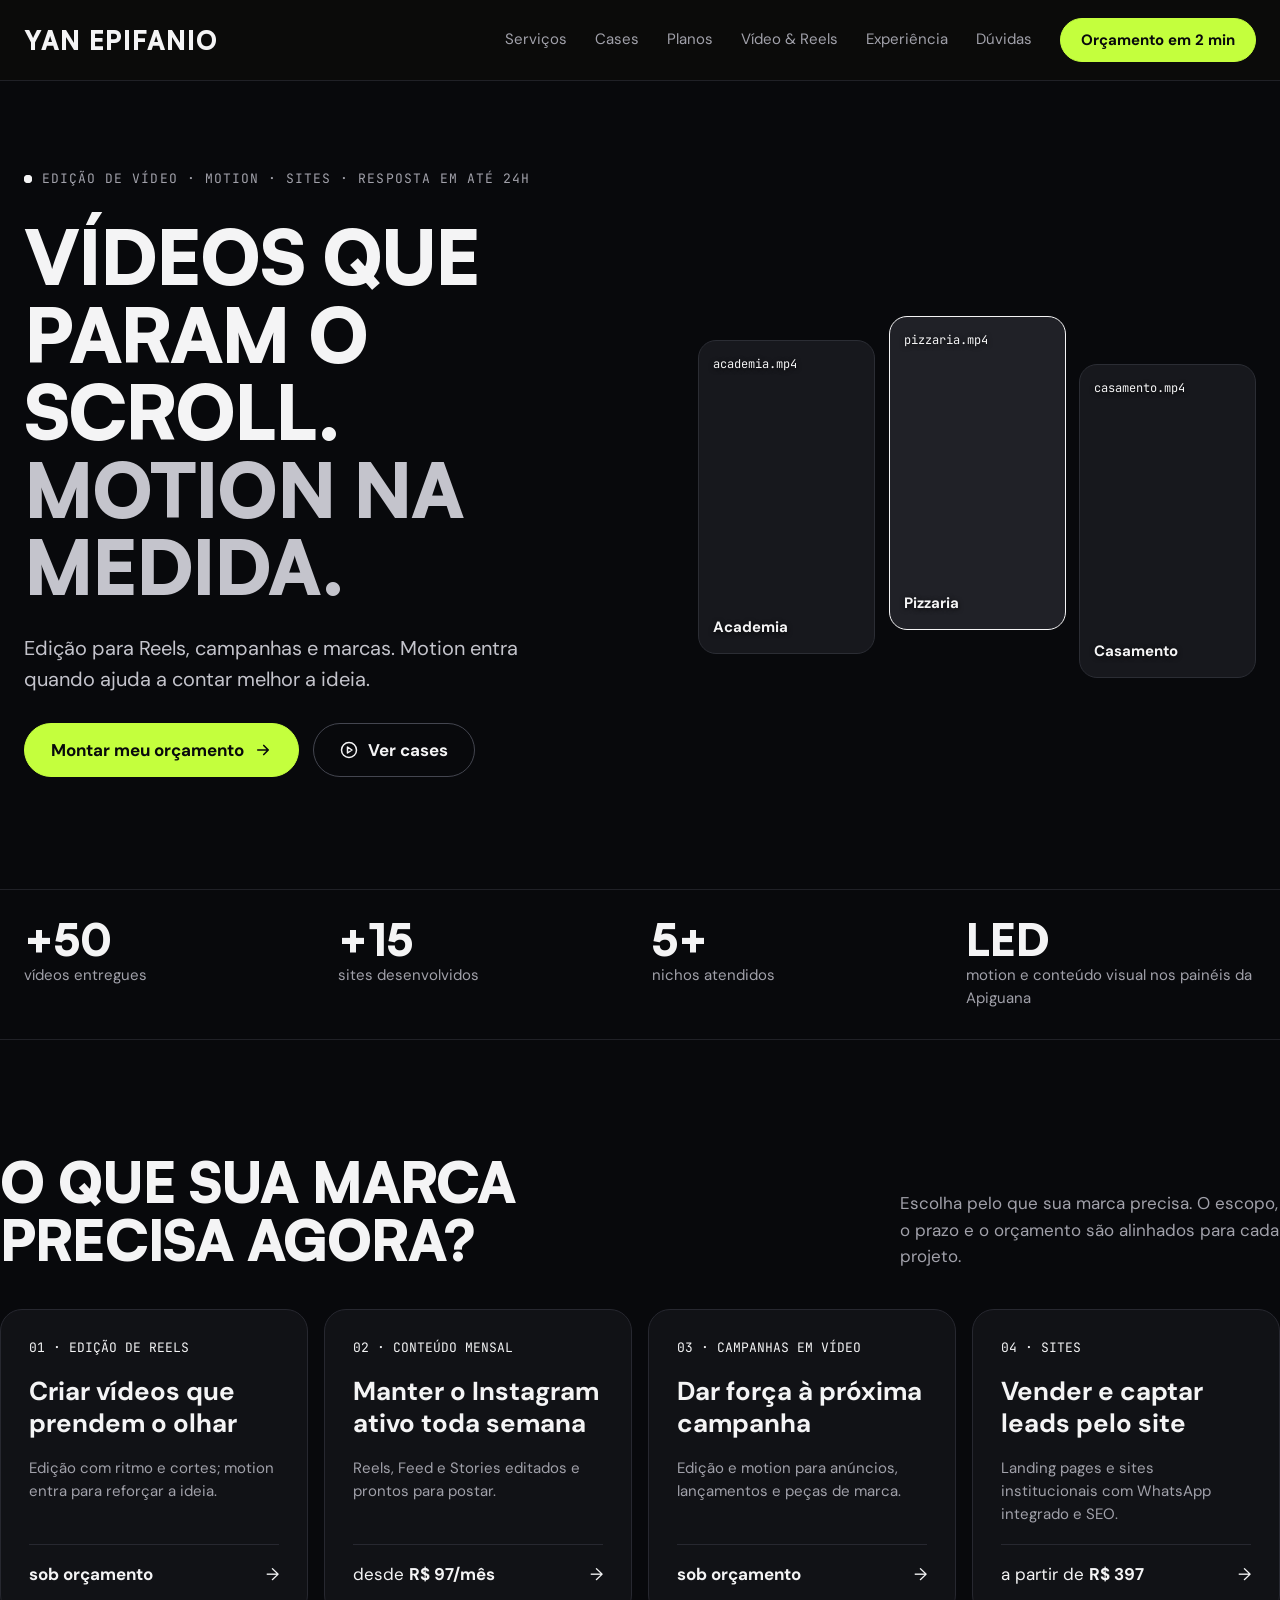
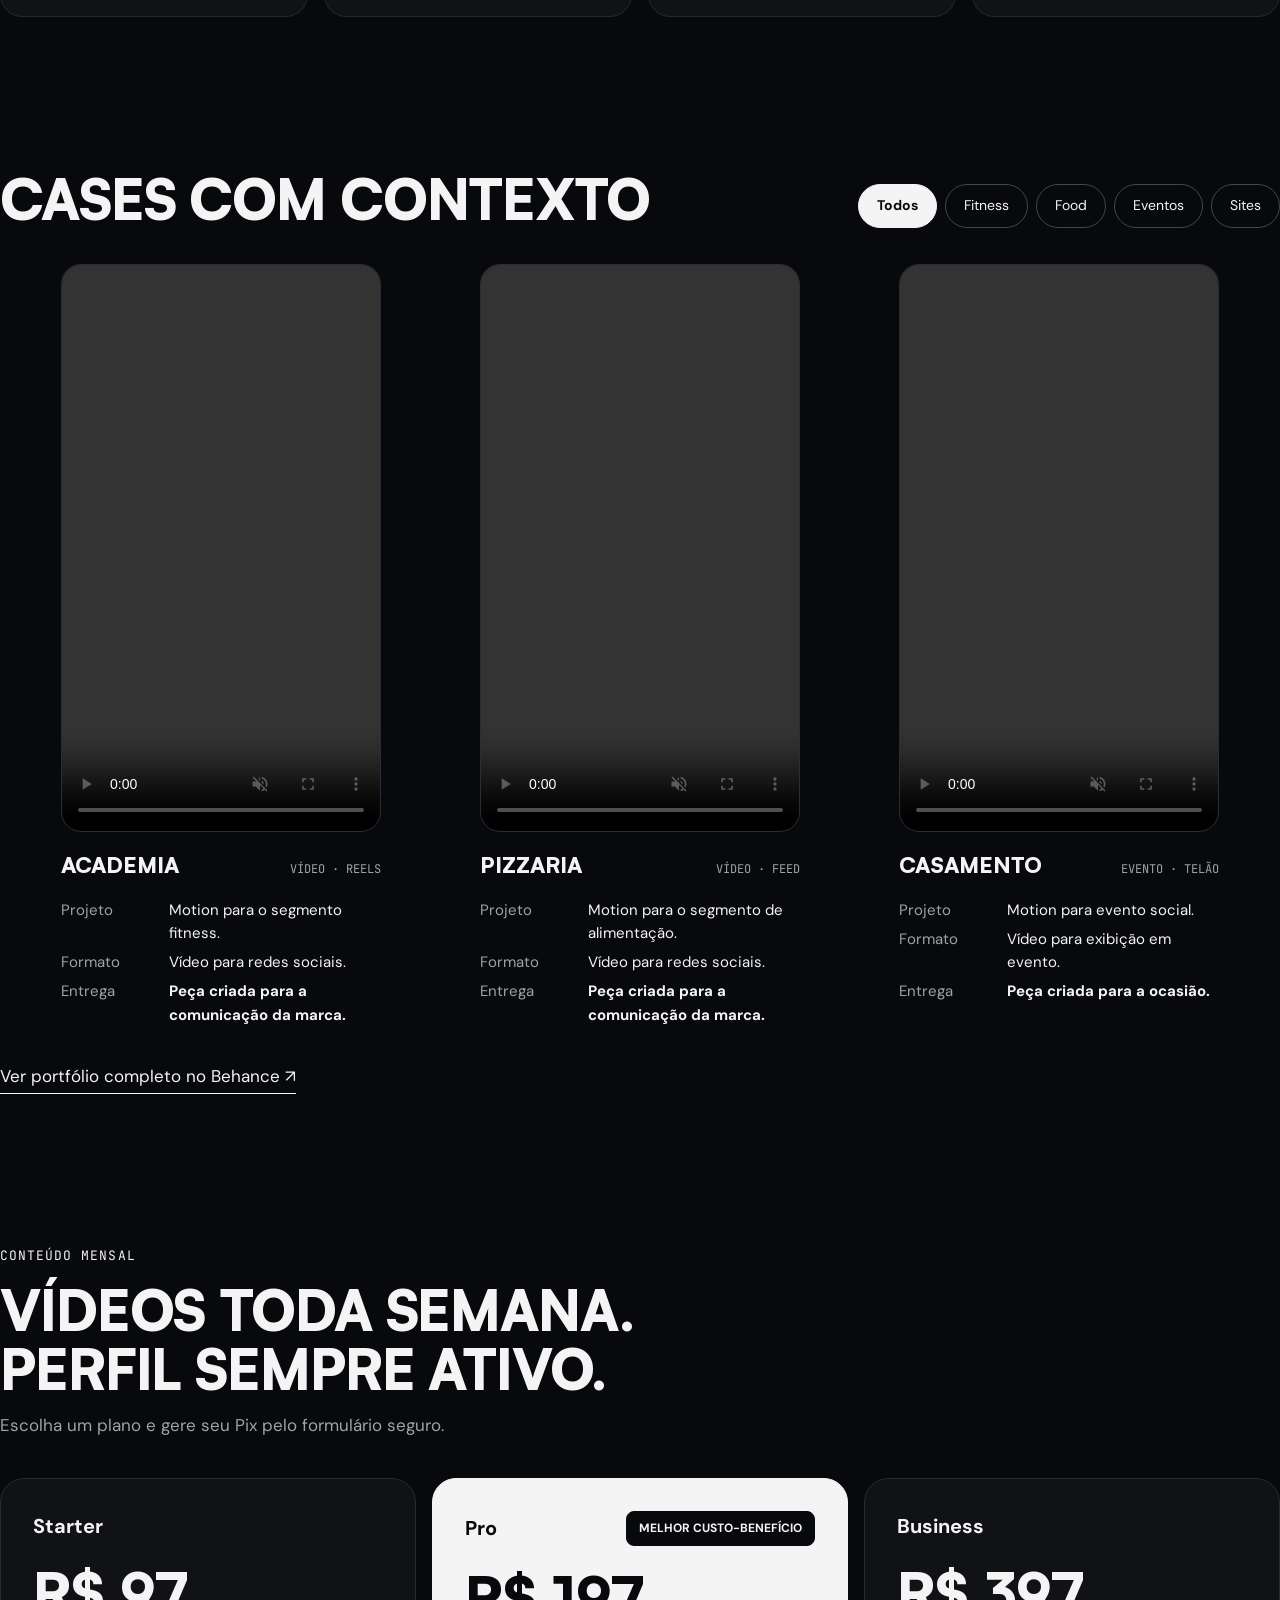
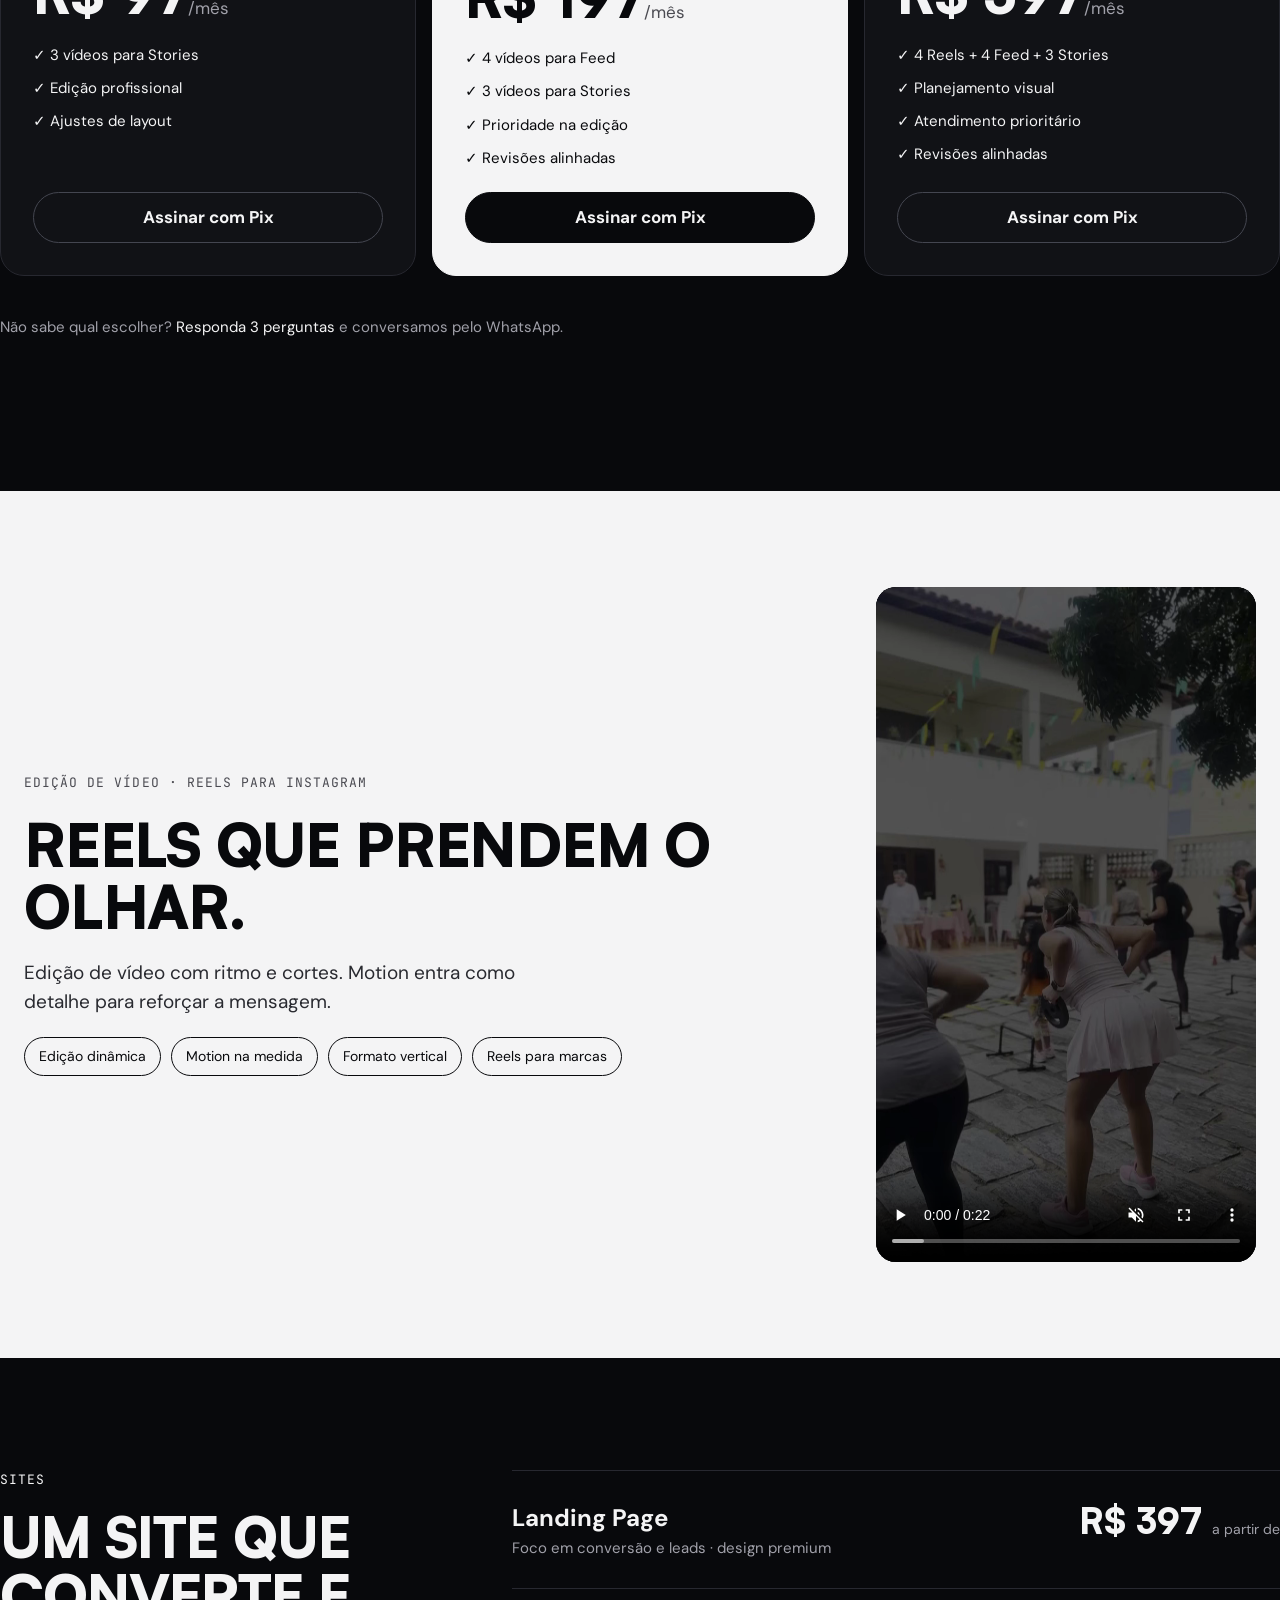
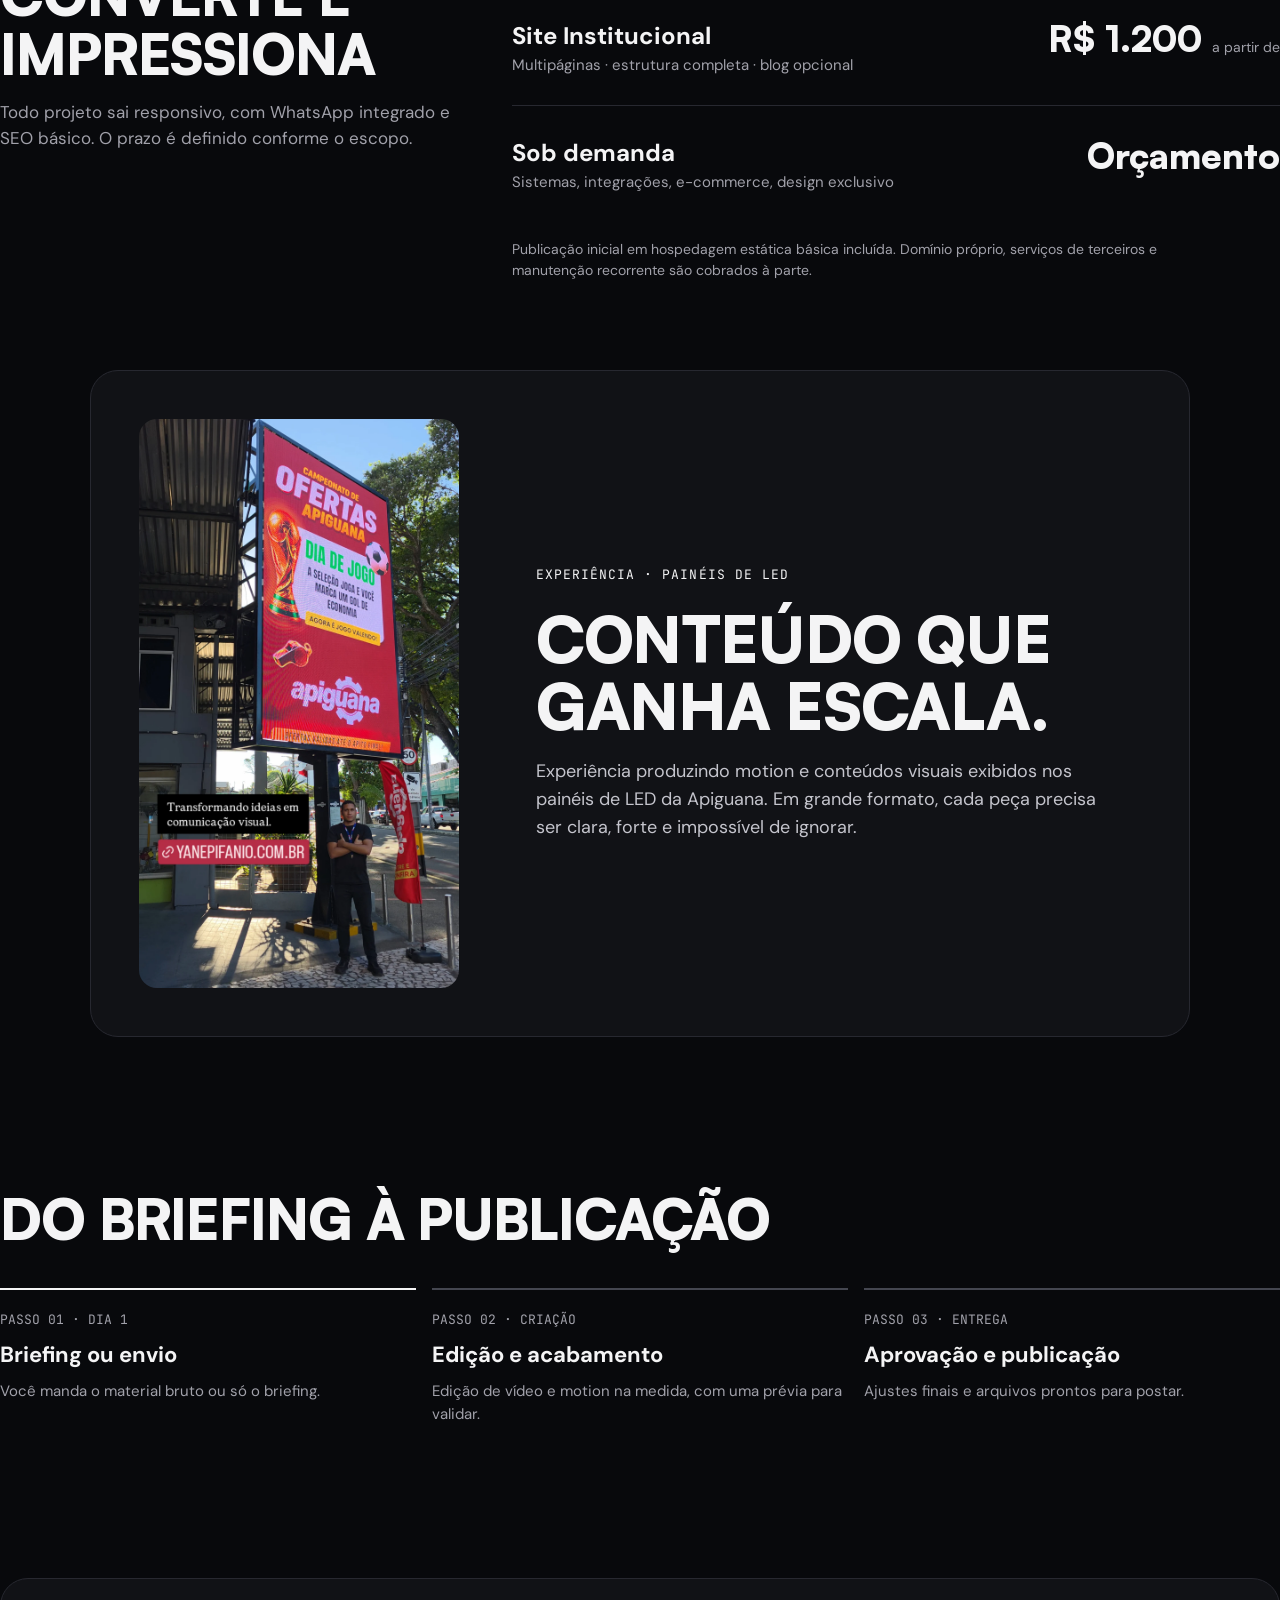
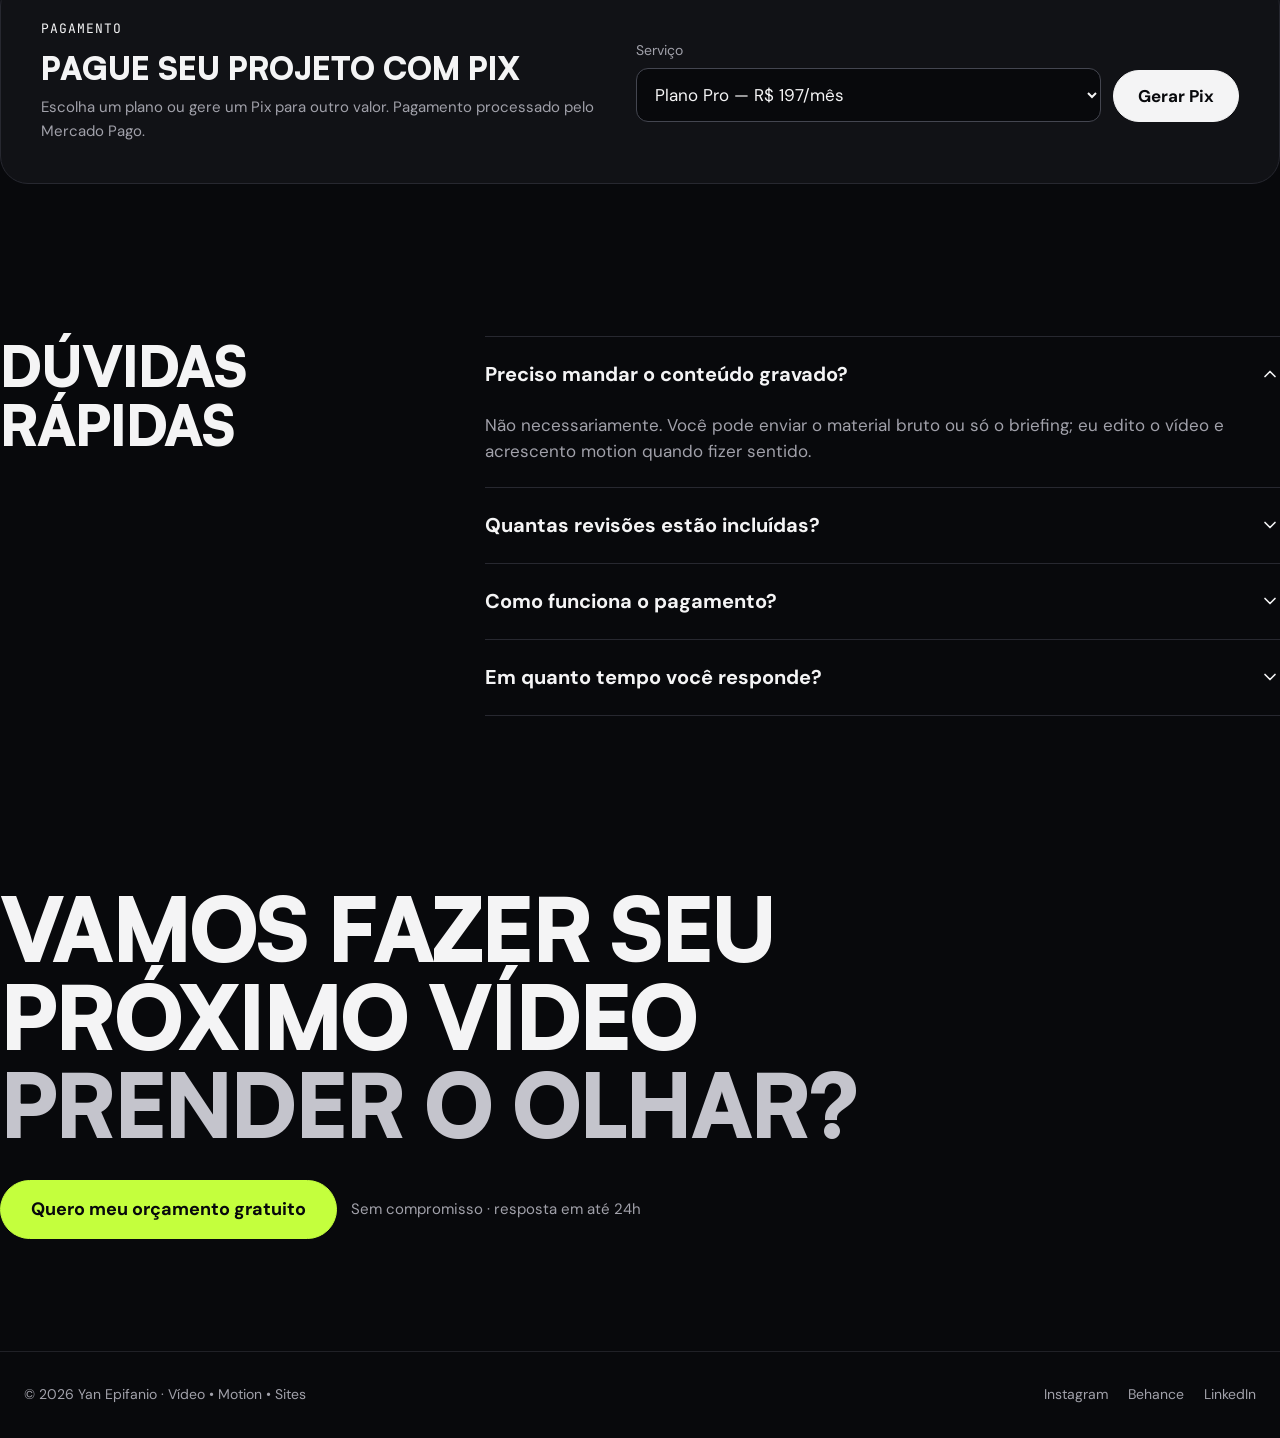
==== commit e60275c7: "Refine video-focused site presentation Co-authored-by: Copilot <223556219+Copilot@users.noreply.gith" ====
--- a/index.html
+++ b/index.html
@@ -3,16 +3,16 @@
 <head>
   <meta charset="UTF-8">
   <meta name="viewport" content="width=device-width, initial-scale=1.0">
-  <title>Yan Epifanio — Motion, vídeos e sites</title>
-  <meta name="description" content="Conteúdo que para o scroll. Sites que vendem. Motion, vídeos e sites para negócios que querem parecer tão bons quanto são — do Reels ao telão de LED.">
+  <title>Yan Epifanio — Edição de vídeo, motion e sites</title>
+  <meta name="description" content="Edição de vídeo para Reels, campanhas e marcas, com motion na medida e sites para completar sua presença digital.">
   <meta name="robots" content="index,follow">
   <meta name="theme-color" content="#0d0d0b">
   <meta name="format-detection" content="telephone=no">
   <link rel="canonical" href="https://yanepifanio.com.br/">
 
   <meta property="og:type" content="website">
-  <meta property="og:title" content="Yan Epifanio — Motion, vídeos e sites">
-  <meta property="og:description" content="Conteúdo que para o scroll. Sites que vendem.">
+  <meta property="og:title" content="Yan Epifanio — Edição de vídeo, motion e sites">
+  <meta property="og:description" content="Edição de vídeo para Reels e campanhas, com motion para reforçar a ideia.">
   <meta property="og:locale" content="pt_BR">
   <meta property="og:url" content="https://yanepifanio.com.br/">
   <meta property="og:image" content="https://yanepifanio.com.br/assets/images/perfil.png">
@@ -28,7 +28,7 @@
   <link rel="preconnect" href="https://fonts.googleapis.com">
   <link rel="preconnect" href="https://fonts.gstatic.com" crossorigin>
   <link href="https://fonts.googleapis.com/css2?family=DM+Sans:opsz,wght@9..40,400;9..40,500;9..40,700&family=JetBrains+Mono:wght@400;500&display=swap" rel="stylesheet">
-  <link rel="stylesheet" href="css/yan.css?v=9">
+  <link rel="stylesheet" href="css/yan.css?v=16">
 </head>
 <body>
 
@@ -42,7 +42,8 @@
           <a class="header__link" href="#objetivo">Serviços</a>
           <a class="header__link" href="#cases">Cases</a>
           <a class="header__link" href="#planos">Planos</a>
-          <a class="header__link" href="#eventos">Eventos &amp; LED</a>
+          <a class="header__link" href="#reels">Vídeo &amp; Reels</a>
+          <a class="header__link" href="#experiencia-led">Experiência</a>
           <a class="header__link" href="#faq">Dúvidas</a>
         </div>
         <a class="btn btn--accent btn--budget btn--sm header__cta" href="orcamento.html">Orçamento em 2 min</a>
@@ -59,14 +60,14 @@
   <!-- ============ HERO ============ -->
   <section class="wrap hero" id="topo">
     <div class="hero__text">
-      <p class="hero__status anim anim--rise"><span class="hero__dot" aria-hidden="true"></span><span>Projetos de vídeo, motion e web · resposta em até 24h</span></p>
-      <h1 class="hero__title words" style="--d:.15s">Conteúdo que para o scroll.<br><span class="accent">Sites que vendem.</span></h1>
-      <p class="hero__lead anim anim--rise" style="--d:.45s">Edição de vídeo, motion e sites para marcas que querem se destacar — da rede social ao telão.</p>
+      <p class="hero__status anim anim--rise"><span class="hero__dot" aria-hidden="true"></span><span>Edição de vídeo · motion · sites · resposta em até 24h</span></p>
+      <h1 class="hero__title words" style="--d:.15s">Vídeos que param o scroll.<br><span class="accent">Motion na medida.</span></h1>
+      <p class="hero__lead anim anim--rise" style="--d:.45s">Edição para Reels, campanhas e marcas. Motion entra quando ajuda a contar melhor a ideia.</p>
       <div class="hero__actions anim anim--rise" style="--d:.6s">
         <a class="btn btn--accent btn--budget" href="orcamento.html">Montar meu orçamento
           <svg width="18" height="18" viewBox="0 0 24 24" fill="none" stroke="currentColor" stroke-width="2.2" stroke-linecap="round" stroke-linejoin="round" aria-hidden="true"><path d="M5 12h14M13 6l6 6-6 6"/></svg></a>
         <a class="btn btn--ghost" href="#cases">
-          <svg width="18" height="18" viewBox="0 0 24 24" fill="none" stroke="currentColor" stroke-width="2" stroke-linecap="round" stroke-linejoin="round" aria-hidden="true"><circle cx="12" cy="12" r="10"/><path d="M10 8l6 4-6 4z"/></svg>Assistir showreel (40s)</a>
+          <svg width="18" height="18" viewBox="0 0 24 24" fill="none" stroke="currentColor" stroke-width="2" stroke-linecap="round" stroke-linejoin="round" aria-hidden="true"><circle cx="12" cy="12" r="10"/><path d="M10 8l6 4-6 4z"/></svg>Ver cases</a>
       </div>
     </div>
 
@@ -83,7 +84,7 @@
       <div class="stat rv"><span class="stat__num" data-count>+50</span><span class="stat__label">vídeos entregues</span></div>
       <div class="stat rv" style="--d:.08s"><span class="stat__num" data-count>+15</span><span class="stat__label">sites desenvolvidos</span></div>
       <div class="stat rv" style="--d:.16s"><span class="stat__num" data-count>5+</span><span class="stat__label">nichos atendidos</span></div>
-      <div class="stat rv" style="--d:.24s"><span class="stat__num">LED</span><span class="stat__label">campanhas e telões na Apiguana</span></div>
+      <div class="stat rv" style="--d:.24s"><span class="stat__num">LED</span><span class="stat__label">motion e conteúdo visual nos painéis da Apiguana</span></div>
     </div>
   </section>
 
@@ -91,32 +92,32 @@
   <section class="wrap sec objetivo" id="objetivo">
     <div class="sec__head">
       <h2 class="sec__title words">O que sua marca precisa agora?</h2>
-      <p class="sec__lead rv" style="--d:.1s">Escolha pelo objetivo, não pelo serviço. Cada caminho já mostra preço de partida e prazo.</p>
+      <p class="sec__lead rv" style="--d:.1s">Escolha pelo que sua marca precisa. O escopo, o prazo e o orçamento são alinhados para cada projeto.</p>
     </div>
     <div class="routes">
-      <a class="route rv" href="#planos">
-        <span class="route__num">01 · CONTEÚDO MENSAL</span>
+      <a class="route rv" href="#reels">
+        <span class="route__num">01 · EDIÇÃO DE REELS</span>
+        <span class="route__title">Criar vídeos que prendem o olhar</span>
+        <span class="route__desc">Edição com ritmo e cortes; motion entra para reforçar a ideia.</span>
+        <span class="route__foot"><span><b>sob orçamento</b></span><span class="route__arrow" aria-hidden="true">→</span></span>
+      </a>
+      <a class="route rv" style="--d:.08s" href="#planos">
+        <span class="route__num">02 · CONTEÚDO MENSAL</span>
         <span class="route__title">Manter o Instagram ativo toda semana</span>
         <span class="route__desc">Reels, Feed e Stories editados e prontos para postar.</span>
         <span class="route__foot"><span>desde <b>R$ 97/mês</b></span><span class="route__arrow" aria-hidden="true">→</span></span>
       </a>
-      <a class="route rv" style="--d:.08s" href="#sites">
-        <span class="route__num">02 · SITES</span>
+      <a class="route rv" style="--d:.16s" href="#cases">
+        <span class="route__num">03 · CAMPANHAS EM VÍDEO</span>
+        <span class="route__title">Dar força à próxima campanha</span>
+        <span class="route__desc">Edição e motion para anúncios, lançamentos e peças de marca.</span>
+        <span class="route__foot"><span><b>sob orçamento</b></span><span class="route__arrow" aria-hidden="true">→</span></span>
+      </a>
+      <a class="route rv" style="--d:.24s" href="#sites">
+        <span class="route__num">04 · SITES</span>
         <span class="route__title">Vender e captar leads pelo site</span>
         <span class="route__desc">Landing pages e sites institucionais com WhatsApp integrado e SEO.</span>
-        <span class="route__foot"><span>a partir de <b>R$ 700</b></span><span class="route__arrow" aria-hidden="true">→</span></span>
-      </a>
-      <a class="route rv" style="--d:.16s" href="#cases">
-        <span class="route__num">03 · CAMPANHAS</span>
-        <span class="route__title">Lançar uma campanha com motion</span>
-        <span class="route__desc">Anúncios em vídeo, institucionais e Ads para redes.</span>
-        <span class="route__foot"><span><b>sob orçamento</b></span><span class="route__arrow" aria-hidden="true">→</span></span>
-      </a>
-      <a class="route rv" style="--d:.24s" href="#eventos">
-        <span class="route__num">04 · EVENTOS</span>
-        <span class="route__title">Impressionar no evento ou no telão</span>
-        <span class="route__desc">Loops para painéis de LED, outdoors digitais e palco.</span>
-        <span class="route__foot"><span><b>sob orçamento</b></span><span class="route__arrow" aria-hidden="true">→</span></span>
+        <span class="route__foot"><span>a partir de <b>R$ 397</b></span><span class="route__arrow" aria-hidden="true">→</span></span>
       </a>
     </div>
   </section>
@@ -136,8 +137,8 @@
 
     <div class="cases__grid" id="cases-grid">
       <article class="case rv" data-cat="fitness">
-        <div class="case__media"><video src="assets/videos/academia.mp4" controls muted loop playsinline preload="metadata"></video></div>
-        <div class="case__head"><h3 class="case__title">Academia</h3><span class="case__tag">MOTION · REELS</span></div>
+        <div class="case__media"><video src="assets/videos/academia.mp4" controls controlslist="nodownload" disablepictureinpicture muted loop playsinline preload="metadata"></video></div>
+        <div class="case__head"><h3 class="case__title">Academia</h3><span class="case__tag">VÍDEO · REELS</span></div>
         <dl class="case__info">
           <dt>Projeto</dt><dd>Motion para o segmento fitness.</dd>
           <dt>Formato</dt><dd>Vídeo para redes sociais.</dd>
@@ -145,8 +146,8 @@
         </dl>
       </article>
       <article class="case rv" style="--d:.08s" data-cat="food">
-        <div class="case__media"><video src="assets/videos/pizzaria.mp4" controls muted loop playsinline preload="metadata"></video></div>
-        <div class="case__head"><h3 class="case__title">Pizzaria</h3><span class="case__tag">MOTION · FEED</span></div>
+        <div class="case__media"><video src="assets/videos/pizzaria.mp4" controls controlslist="nodownload" disablepictureinpicture muted loop playsinline preload="metadata"></video></div>
+        <div class="case__head"><h3 class="case__title">Pizzaria</h3><span class="case__tag">VÍDEO · FEED</span></div>
         <dl class="case__info">
           <dt>Projeto</dt><dd>Motion para o segmento de alimentação.</dd>
           <dt>Formato</dt><dd>Vídeo para redes sociais.</dd>
@@ -154,7 +155,7 @@
         </dl>
       </article>
       <article class="case rv" style="--d:.16s" data-cat="eventos">
-        <div class="case__media"><video src="assets/videos/casamento.mp4" controls muted loop playsinline preload="metadata"></video></div>
+        <div class="case__media"><video src="assets/videos/casamento.mp4" controls controlslist="nodownload" disablepictureinpicture muted loop playsinline preload="metadata"></video></div>
         <div class="case__head"><h3 class="case__title">Casamento</h3><span class="case__tag">EVENTO · TELÃO</span></div>
         <dl class="case__info">
           <dt>Projeto</dt><dd>Motion para evento social.</dd>
@@ -201,7 +202,29 @@
         <a class="btn btn--ghost plan__cta" href="#pix" data-pix-plan="397">Assinar com Pix</a>
       </div>
     </div>
-    <p class="planos__note rv">Não sabe qual escolher? <a href="orcamento.html">Responda 3 perguntas</a> e recebo seu caso no WhatsApp.</p>
+    <p class="planos__note rv">Não sabe qual escolher? <a href="orcamento.html">Responda 3 perguntas</a> e conversamos pelo WhatsApp.</p>
+  </section>
+
+  <!-- ============ EDIÇÃO & REELS ============ -->
+  <section class="sec reels" id="reels">
+    <div class="wrap reels__inner">
+      <div class="reels__text">
+        <span class="eyebrow rv">EDIÇÃO DE VÍDEO · REELS PARA INSTAGRAM</span>
+        <h2 class="reels__title words" style="--d:.05s">Reels que prendem o olhar.</h2>
+        <p class="reels__lead rv" style="--d:.1s">Edição de vídeo com ritmo e cortes. Motion entra como detalhe para reforçar a mensagem.</p>
+        <div class="tags">
+          <span class="tag rv" style="--d:.15s">Edição dinâmica</span>
+          <span class="tag rv" style="--d:.22s">Motion na medida</span>
+          <span class="tag rv" style="--d:.29s">Formato vertical</span>
+          <span class="tag rv" style="--d:.36s">Reels para marcas</span>
+        </div>
+      </div>
+      <div class="reels__video rv" style="--d:.1s" aria-label="Vídeo de edição para Reels">
+        <video controls controlslist="nodownload" disablepictureinpicture muted loop playsinline preload="metadata">
+          <source src="assets/videos/video_reel.webm" type="video/webm">
+        </video>
+      </div>
+    </div>
   </section>
 
   <!-- ============ SITES ============ -->
@@ -214,7 +237,7 @@
     <div class="sites__list">
       <div class="offer rv">
         <div class="offer__text"><div class="offer__name">Landing Page</div><div class="offer__desc">Foco em conversão e leads · design premium</div></div>
-        <div class="offer__price">R$ 700 <small>a partir de</small></div>
+        <div class="offer__price">R$ 397 <small>a partir de</small></div>
       </div>
       <div class="offer rv" style="--d:.08s">
         <div class="offer__text"><div class="offer__name">Site Institucional</div><div class="offer__desc">Multipáginas · estrutura completa · blog opcional</div></div>
@@ -224,25 +247,20 @@
         <div class="offer__text"><div class="offer__name">Sob demanda</div><div class="offer__desc">Sistemas, integrações, e-commerce, design exclusivo</div></div>
         <div class="offer__price">Orçamento</div>
       </div>
-    </div>
-  </section>
-
-  <!-- ============ EVENTOS & LED ============ -->
-  <section class="sec eventos" id="eventos">
-    <div class="wrap eventos__inner">
-      <div class="eventos__text">
-        <span class="eyebrow rv">DIFERENCIAL · EVENTOS &amp; PAINÉIS LED</span>
-        <h2 class="eventos__title words" style="--d:.05s">Do feed ao telão de LED.</h2>
-        <p class="eventos__lead rv" style="--d:.1s">Experiência criando motion para campanhas comerciais e painéis de LED na Apiguana — o mesmo padrão de produção aplicado ao seu negócio.</p>
-        <div class="tags">
-          <span class="tag rv" style="--d:.15s">Telões LED</span>
-          <span class="tag rv" style="--d:.22s">Outdoor digital</span>
-          <span class="tag rv" style="--d:.29s">Loops de palco</span>
-          <span class="tag rv" style="--d:.36s">Interatividade p/ eventos</span>
-        </div>
-      </div>
-      <div class="eventos__video rv" style="--d:.1s" aria-label="Vídeo de motion para eventos">
-        <video src="assets/videos/main.mp4" controls muted loop playsinline preload="metadata"></video>
+      <p class="sites__note rv">Publicação inicial em hospedagem estática básica incluída. Domínio próprio, serviços de terceiros e manutenção recorrente são cobrados à parte.</p>
+    </div>
+  </section>
+
+  <!-- ============ EXPERIÊNCIA EM LED ============ -->
+  <section class="wrap sec led-case" id="experiencia-led" aria-labelledby="led-case-title">
+    <div class="led-case__inner">
+      <div class="led-case__media">
+        <img src="assets/images/yan_apiguana.webp" alt="Yan em frente a um painel de LED da Apiguana exibindo uma campanha." loading="lazy" decoding="async">
+      </div>
+      <div class="led-case__content">
+        <span class="eyebrow">EXPERIÊNCIA · PAINÉIS DE LED</span>
+        <h2 class="led-case__title" id="led-case-title">Conteúdo que ganha escala.</h2>
+        <p class="led-case__lead">Experiência produzindo motion e conteúdos visuais exibidos nos painéis de LED da Apiguana. Em grande formato, cada peça precisa ser clara, forte e impossível de ignorar.</p>
       </div>
     </div>
   </section>
@@ -252,7 +270,7 @@
     <h2 class="sec__title words">Do briefing à publicação</h2>
     <ol class="steps">
       <li class="step rv"><span class="step__meta">PASSO 01 · DIA 1</span><span class="step__title">Briefing ou envio</span><span class="step__desc">Você manda o material bruto ou só o briefing.</span></li>
-      <li class="step rv" style="--d:.08s"><span class="step__meta">PASSO 02 · CRIAÇÃO</span><span class="step__title">Criação e edição</span><span class="step__desc">Design, edição e animação com prévia para validar.</span></li>
+      <li class="step rv" style="--d:.08s"><span class="step__meta">PASSO 02 · CRIAÇÃO</span><span class="step__title">Edição e acabamento</span><span class="step__desc">Edição de vídeo e motion na medida, com uma prévia para validar.</span></li>
       <li class="step rv" style="--d:.16s"><span class="step__meta">PASSO 03 · ENTREGA</span><span class="step__title">Aprovação e publicação</span><span class="step__desc">Ajustes finais e arquivos prontos para postar.</span></li>
     </ol>
   </section>
@@ -289,7 +307,7 @@
     <div class="accordion rv" id="accordion" style="--d:.1s">
       <div class="accordion__item is-open">
         <button class="accordion__title" type="button" aria-expanded="true"><span>Preciso mandar o conteúdo gravado?</span><svg class="accordion__chevron" viewBox="0 0 24 24" fill="none" stroke="currentColor" stroke-width="2" stroke-linecap="round" stroke-linejoin="round" aria-hidden="true"><path d="M6 9l6 6 6-6"/></svg></button>
-        <div class="accordion__content"><p>Você pode enviar o material bruto ou só o briefing — a partir dele eu crio, edito e animo.</p></div>
+        <div class="accordion__content"><p>Não necessariamente. Você pode enviar o material bruto ou só o briefing; eu edito o vídeo e acrescento motion quando fizer sentido.</p></div>
       </div>
       <div class="accordion__item">
         <button class="accordion__title" type="button" aria-expanded="false"><span>Quantas revisões estão incluídas?</span><svg class="accordion__chevron" viewBox="0 0 24 24" fill="none" stroke="currentColor" stroke-width="2" stroke-linecap="round" stroke-linejoin="round" aria-hidden="true"><path d="M6 9l6 6 6-6"/></svg></button>
@@ -308,7 +326,7 @@
 
   <!-- ============ CTA FINAL ============ -->
   <section class="wrap cta" id="contato">
-    <h2 class="cta__title words">Sua marca já é boa. <span class="accent">Agora precisa parecer boa.</span></h2>
+    <h2 class="cta__title words">Vamos fazer seu próximo vídeo <span class="accent">prender o olhar?</span></h2>
     <div class="cta__row rv" style="--d:.1s">
       <a class="btn btn--accent btn--budget btn--lg" href="orcamento.html">Quero meu orçamento gratuito</a>
       <span class="cta__note">Sem compromisso · resposta em até 24h</span>
@@ -319,7 +337,7 @@
 
   <footer class="footer">
     <div class="wrap footer__inner">
-      <span>© 2026 Yan Epifanio · Design • Vídeo • Presença Digital</span>
+      <span>© 2026 Yan Epifanio · Vídeo • Motion • Sites</span>
       <span class="footer__links">
         <a href="https://instagram.com/yan.epifanio" target="_blank" rel="noopener">Instagram</a>
         <a href="https://www.behance.net/yandossantos1" target="_blank" rel="noopener">Behance</a>
@@ -332,7 +350,7 @@
   <nav class="buybar" id="buybar" aria-label="Ações rápidas">
     <a class="btn btn--accent btn--budget buybar__btn" href="orcamento.html">Orçamento em 2 min</a>
     <a class="buybar__whats" href="https://wa.me/5585996149074" target="_blank" rel="noopener" aria-label="Conversar no WhatsApp">
-      <svg width="22" height="22" viewBox="0 0 24 24" fill="none" stroke="currentColor" stroke-width="2" stroke-linecap="round" stroke-linejoin="round" aria-hidden="true"><path d="M21 12a9 9 0 0 1-13.5 7.8L3 21l1.2-4.4A9 9 0 1 1 21 12z"/></svg>
+      <svg width="22" height="22" viewBox="0 0 24 24" fill="none" stroke="currentColor" stroke-width="1.8" stroke-linecap="round" stroke-linejoin="round" aria-hidden="true"><path d="M20.52 3.48A11.9 11.9 0 0 0 2.2 17.9L1.5 22l4.2-1.1A11.9 11.9 0 0 0 22 10.1a11.8 11.8 0 0 0-1.48-6.62Z"/><path d="M8.3 7.7c-.2.2-.6.7-.6 1.3 0 .5.3 1.4.7 2 .7.7 1.7 2.1 2.6 2.9.9.8 2.3 1.7 3.1 1.7.6 0 1.1-.2 1.4-.6l.5-.8c.1-.2.1-.4-.1-.5l-1.8-.9c-.2-.1-.3 0-.5.2l-.6.7c-.1.1-.3.1-.5 0-.5-.2-1.3-.6-2-1.3-.7-.7-1.1-1.5-1.3-2-.1-.2-.1-.4 0-.5l.5-.6c.1-.2.2-.3.1-.5l-.8-1.8c-.1-.2-.3-.2-.5-.2l-.7.1Z"/></svg>
     </a>
   </nav>
 
--- a/css/yan.css
+++ b/css/yan.css
@@ -1,7 +1,7 @@
 /* =====================================================================
    YAN EPIFANIO — site (home + orçamento)
    Página fluida: container de 1280px, mobile (< 900px) em coluna com a
-   barra fixa de ações. Mesmas convenções do site OFFLINE'27: BEM,
+   barra fixa de ações. Convenções BEM,
    revelação ao rolar (.rv + .is-in), header .is-solid / .is-open,
    acordeão .accordion__item.is-open e prefers-reduced-motion.
    ===================================================================== */
@@ -23,7 +23,7 @@
   --on-light: #4b4b52;
   --on-light-2: #292a30;
   --accent: #f4f4f5;
-  --budget-accent: #d7ff3a;
+  --signal: #c4ff3d;
   --whatsapp: #25d366;
 
   --display: "Satoshi", "Helvetica Neue", Arial, sans-serif;
@@ -95,16 +95,20 @@
   transition: background .25s, color .25s, border-color .25s, scale .25s var(--ease-out), filter .25s;
 }
 .btn--accent { background: var(--accent); border-color: var(--accent); color: var(--bg); }
-.btn--budget { background: var(--budget-accent); border-color: var(--budget-accent); color: var(--bg); }
-.btn--whatsapp { background: var(--whatsapp); border-color: var(--whatsapp); color: var(--bg); }
+.btn--budget { background: var(--signal); border-color: var(--signal); color: var(--bg); }
+.btn--whatsapp { background: transparent; border-color: var(--border-3); color: var(--fg); }
 .btn--ghost { background: transparent; border-color: var(--border-3); color: var(--fg); }
 .btn--dark { background: var(--bg); border-color: var(--bg); color: var(--light); }
 .btn--sm { min-height: 44px; padding: 12px 20px; font-size: 15px; }
 .btn--lg { min-height: 56px; padding: 18px 30px; font-size: 18px; }
 .btn:hover { scale: 1.03; filter: brightness(1.06); }
-.btn--ghost:hover { border-color: var(--fg); filter: none; }
+.btn--accent:hover { background: transparent; border-color: var(--fg); color: var(--fg); filter: none; }
+.btn--budget:hover { background: transparent; border-color: var(--signal); color: var(--signal); filter: none; }
+.btn--whatsapp:hover, .btn--ghost:hover { background: var(--fg); border-color: var(--fg); color: var(--bg); filter: none; }
+.btn--dark:hover { background: transparent; border-color: var(--bg); color: var(--bg); filter: none; }
 .btn:active { scale: .98; }
 .btn svg { flex: 0 0 auto; }
+.btn--whatsapp svg, .buybar__whats svg { color: var(--whatsapp); }
 
 /* =====================================================================
    HEADER
@@ -230,14 +234,13 @@
   overflow: hidden;
   transition: translate .3s var(--ease-out);
 }
-.reel__video { position: absolute; inset: 0; width: 100%; height: 100%; object-fit: cover; opacity: .48; }
-.reel::after { content: ""; position: absolute; inset: 0; background: linear-gradient(180deg, rgba(13, 13, 11, .16), rgba(13, 13, 11, .78)); pointer-events: none; }
+.reel__video { position: absolute; inset: 0; width: 100%; height: 100%; object-fit: cover; }
 .reel__file, .reel__name { position: relative; z-index: 1; }
 .reel:nth-child(1) { transform: translateY(24px); }
 .reel:nth-child(3) { transform: translateY(48px); }
 .reel--active { background: var(--card-3); border-color: var(--accent); }
-.reel__file { font-family: var(--mono); font-size: 12px; color: var(--muted); }
-.reel__name { font-weight: 700; font-size: 15px; }
+.reel__file { font-family: var(--mono); font-size: 12px; color: var(--fg); text-shadow: 0 1px 5px rgba(0, 0, 0, .8); }
+.reel__name { font-weight: 700; font-size: 15px; text-shadow: 0 1px 5px rgba(0, 0, 0, .8); }
 
 /* =====================================================================
    PROVAS (faixa de números)
@@ -303,11 +306,11 @@
 }
 .chip:hover { border-color: var(--fg); }
 .chip.is-active, .chip[aria-pressed="true"] { background: var(--accent); border-color: var(--accent); color: var(--bg); font-weight: 700; }
-.cases__grid { display: grid; grid-template-columns: repeat(auto-fit, minmax(280px, 1fr)); gap: 20px; }
-.case { display: flex; flex-direction: column; gap: 16px; }
+.cases__grid { display: grid; grid-template-columns: repeat(3, minmax(0, 1fr)); gap: 28px 24px; padding-inline: var(--gutter); }
+.case { display: flex; flex-direction: column; gap: 16px; width: 100%; max-width: 320px; margin-inline: auto; }
 .case[hidden] { display: none; }
 .case__media {
-  aspect-ratio: 4 / 5;
+  aspect-ratio: 9 / 16;
   display: flex;
   align-items: center;
   justify-content: center;
@@ -351,10 +354,11 @@
 .plan__head { display: flex; justify-content: space-between; align-items: center; gap: 12px; }
 .plan__name { font-weight: 700; font-size: 20px; }
 .plan__badge {
-  padding: 6px 12px;
-  border-radius: 999px;
-  background: var(--accent);
-  color: var(--bg);
+  padding: 7px 12px;
+  border: 1px solid var(--bg);
+  border-radius: 8px;
+  background: var(--bg);
+  color: var(--light);
   font-size: 12px;
   font-weight: 700;
   white-space: nowrap;
@@ -362,7 +366,7 @@
 .plan__price { font-family: var(--display); font-weight: 900; font-size: 56px; line-height: 1; }
 .plan__per { font-family: var(--sans); font-weight: 400; font-size: 17px; color: var(--muted); }
 .plan__list { display: flex; flex-direction: column; gap: 10px; font-size: 15px; flex-grow: 1; }
-.plan__list li::before { content: "✓ "; }
+.plan__list li::before { content: "\2713\0020"; }
 .plan__cta { min-height: 48px; padding: 14px; }
 .plan--featured { background: var(--light); border-color: var(--light); color: var(--bg); position: relative; }
 .plan--featured .plan__per { color: var(--on-light); }
@@ -388,12 +392,13 @@
 .offer__desc { color: var(--muted); font-size: 15px; }
 .offer__price { font-family: var(--display); font-weight: 900; font-size: 36px; line-height: 1.2; }
 .offer__price small { font-family: var(--sans); font-weight: 400; font-size: 14px; color: var(--muted); }
-
-/* =====================================================================
-   EVENTOS & LED (bloco claro)
-   ===================================================================== */
-.eventos { margin-top: 112px; padding: 0; background: var(--light); color: var(--bg); }
-.eventos__inner {
+.sites__note { max-width: 680px; padding-top: 16px; color: var(--muted); font-size: 14px; }
+
+/* =====================================================================
+   EDIÇÃO & REELS (bloco claro)
+   ===================================================================== */
+.reels { margin-top: 112px; padding: 0; background: var(--light); color: var(--bg); }
+.reels__inner {
   display: flex;
   flex-wrap: wrap;
   align-items: center;
@@ -401,13 +406,13 @@
   padding-top: 96px;
   padding-bottom: 96px;
 }
-.eventos__text { flex: 1 1 480px; min-width: 0; display: flex; flex-direction: column; gap: 20px; }
-.eventos__text .eyebrow { color: var(--on-light); }
-.eventos__title { font-size: 60px; line-height: 1.04; letter-spacing: -.02em; }
-.eventos__lead { max-width: 520px; font-size: 19px; color: var(--on-light-2); }
+.reels__text { flex: 1 1 480px; min-width: 0; display: flex; flex-direction: column; gap: 20px; }
+.reels__text .eyebrow { color: var(--on-light); }
+.reels__title { font-size: 60px; line-height: 1.04; letter-spacing: -.02em; }
+.reels__lead { max-width: 520px; font-size: 19px; color: var(--on-light-2); }
 .tags { display: flex; flex-wrap: wrap; gap: 10px; font-size: 14px; }
 .tag { padding: 8px 14px; border: 1px solid var(--bg); border-radius: 999px; }
-.eventos__video {
+.reels__video {
   flex: 0 1 380px;
   width: 100%;
   max-width: 380px;
@@ -425,7 +430,37 @@
   font-family: var(--mono);
   font-size: 13px;
 }
-.eventos__video video { position: absolute; inset: 0; width: 100%; height: 100%; object-fit: cover; background: var(--bg); }
+.reels__video video { position: absolute; inset: 0; width: 100%; height: 100%; object-fit: cover; background: var(--bg); }
+
+/* =====================================================================
+   EXPERIÊNCIA EM PAINÉIS LED
+   ===================================================================== */
+.led-case { padding-top: 48px; }
+.led-case__inner {
+  display: grid;
+  grid-template-columns: minmax(0, 320px) minmax(0, 1fr);
+  align-items: center;
+  gap: clamp(32px, 6vw, 80px);
+  max-width: 1100px;
+  margin: 0 auto;
+  padding: clamp(24px, 4vw, 48px);
+  border: 1px solid var(--line-2);
+  border-radius: 28px;
+  background: var(--card);
+}
+.led-case__media {
+  width: 100%;
+  max-width: 320px;
+  aspect-ratio: 9 / 16;
+  margin: 0 auto;
+  overflow: hidden;
+  border-radius: 18px;
+  background: var(--card-2);
+}
+.led-case__media img { width: 100%; height: 100%; object-fit: cover; }
+.led-case__content { display: flex; flex-direction: column; gap: 20px; min-width: 0; }
+.led-case__title { max-width: 620px; font-size: clamp(40px, 5vw, 64px); line-height: 1.04; letter-spacing: -.02em; }
+.led-case__lead { max-width: 560px; color: var(--muted-2); font-size: 18px; }
 
 /* =====================================================================
    PROCESSO
@@ -603,7 +638,7 @@
 .quiz__step.is-done { color: var(--fg); }
 .quiz__step.is-done .quiz__step-num { background: var(--accent); border-color: var(--accent); color: var(--bg); }
 .quiz__perks { margin-top: auto; display: flex; flex-direction: column; gap: 6px; font-size: 14px; color: var(--muted); }
-.quiz__perks li::before { content: "✓ "; }
+.quiz__perks li::before { content: "\2713\0020"; }
 
 .quiz__main { flex: 1 1 auto; min-width: 0; display: flex; flex-direction: column; gap: 28px; padding: 48px 56px; }
 .quiz__panel { display: flex; flex-direction: column; gap: 24px; }
@@ -657,17 +692,17 @@
 }
 .quiz__back { min-height: 48px; padding: 12px 22px; }
 .quiz__back[disabled] { opacity: .35; cursor: default; }
-.quiz__back[disabled]:hover { scale: 1; border-color: var(--border-3); }
+.quiz__back[disabled]:hover { scale: 1; background: transparent; border-color: var(--border-3); color: var(--fg); filter: none; }
 .quiz__next { padding: 15px 26px; }
 .quiz__next[disabled] { background: var(--border-3); border-color: var(--border-3); cursor: default; }
-.quiz__next[disabled]:hover { scale: 1; filter: none; }
+.quiz__next[disabled]:hover { scale: 1; background: var(--border-3); border-color: var(--border-3); color: var(--bg); filter: none; }
 .quiz__send { padding: 15px 26px; }
 .quiz__next[hidden], .quiz__send[hidden] { display: none; }
 
 /* =====================================================================
    ANIMAÇÕES
    ===================================================================== */
-/* entrada do hero (mesmo esquema do OFFLINE'27: .anim + --d) */
+/* entrada do hero */
 .anim {
   animation-duration: 1s;
   animation-timing-function: var(--ease-out);
@@ -735,7 +770,7 @@
 .reel--active:hover { border-color: var(--accent); }
 .hero__reels { will-change: translate; }
 .case__media > video, .case__media > img { transition: scale .6s var(--ease-out); }
-.case:hover .case__media > video, .case:hover .case__media > img { scale: 1.04; }
+.case:hover .case__media > img { scale: 1.04; }
 .plan { transition: translate .3s var(--ease-out), border-color .3s; }
 .plan:hover { translate: 0 -4px; border-color: var(--border-3); }
 .plan--featured:hover { border-color: var(--light); }
@@ -852,13 +887,19 @@
   .stat__label { font-size: 12px; }
 
   /* ---- demais seções ---- */
+  .cases__grid { grid-template-columns: repeat(auto-fit, minmax(min(100%, 260px), 1fr)); gap: 24px 16px; }
   .route { min-height: 0; padding: 22px; }
   .plan { padding: 24px; }
   .plan__price { font-size: 44px; }
-  .eventos { margin-top: 72px; }
-  .eventos__inner { padding-top: 64px; padding-bottom: 64px; gap: 32px; }
-  .eventos__title { font-size: 40px; }
-  .eventos__lead { font-size: 17px; }
+  .reels { margin-top: 72px; }
+  .reels__inner { padding-top: 64px; padding-bottom: 64px; gap: 32px; }
+  .reels__title { font-size: 40px; }
+  .reels__lead { font-size: 17px; }
+  .led-case { padding-top: 48px; }
+  .led-case__inner { grid-template-columns: 1fr; gap: 28px; padding: 20px; }
+  .led-case__media { width: 100%; max-width: 320px; }
+  .led-case__title { font-size: 36px; }
+  .led-case__lead { font-size: 16px; }
   .pix__box { padding: 24px; border-radius: 22px; }
   .pix__title { font-size: 26px; }
   .cta { padding: 80px 0 64px; }
@@ -884,6 +925,7 @@
   .hero__reels { will-change: auto; }
   .buybar.is-hidden { transform: translateY(120%); opacity: 0; pointer-events: none; }
   .buybar__btn { flex: 1; min-height: 52px; padding: 12px 16px; font-size: 16px; }
+  .buybar__btn:hover { background: var(--bg); border-color: var(--bg); color: var(--light); }
   .buybar__whats {
     flex: 0 0 52px;
     width: 52px;
@@ -892,9 +934,11 @@
     align-items: center;
     justify-content: center;
     border-radius: 50%;
-    background: var(--whatsapp);
-    color: var(--bg);
+    border: 1px solid var(--border-3);
+    background: transparent;
+    color: var(--fg);
   }
+  .buybar__whats:hover { background: var(--fg); border-color: var(--fg); }
 
   /* ---- orçamento ---- */
   .quiz { flex-direction: column; min-height: 0; }
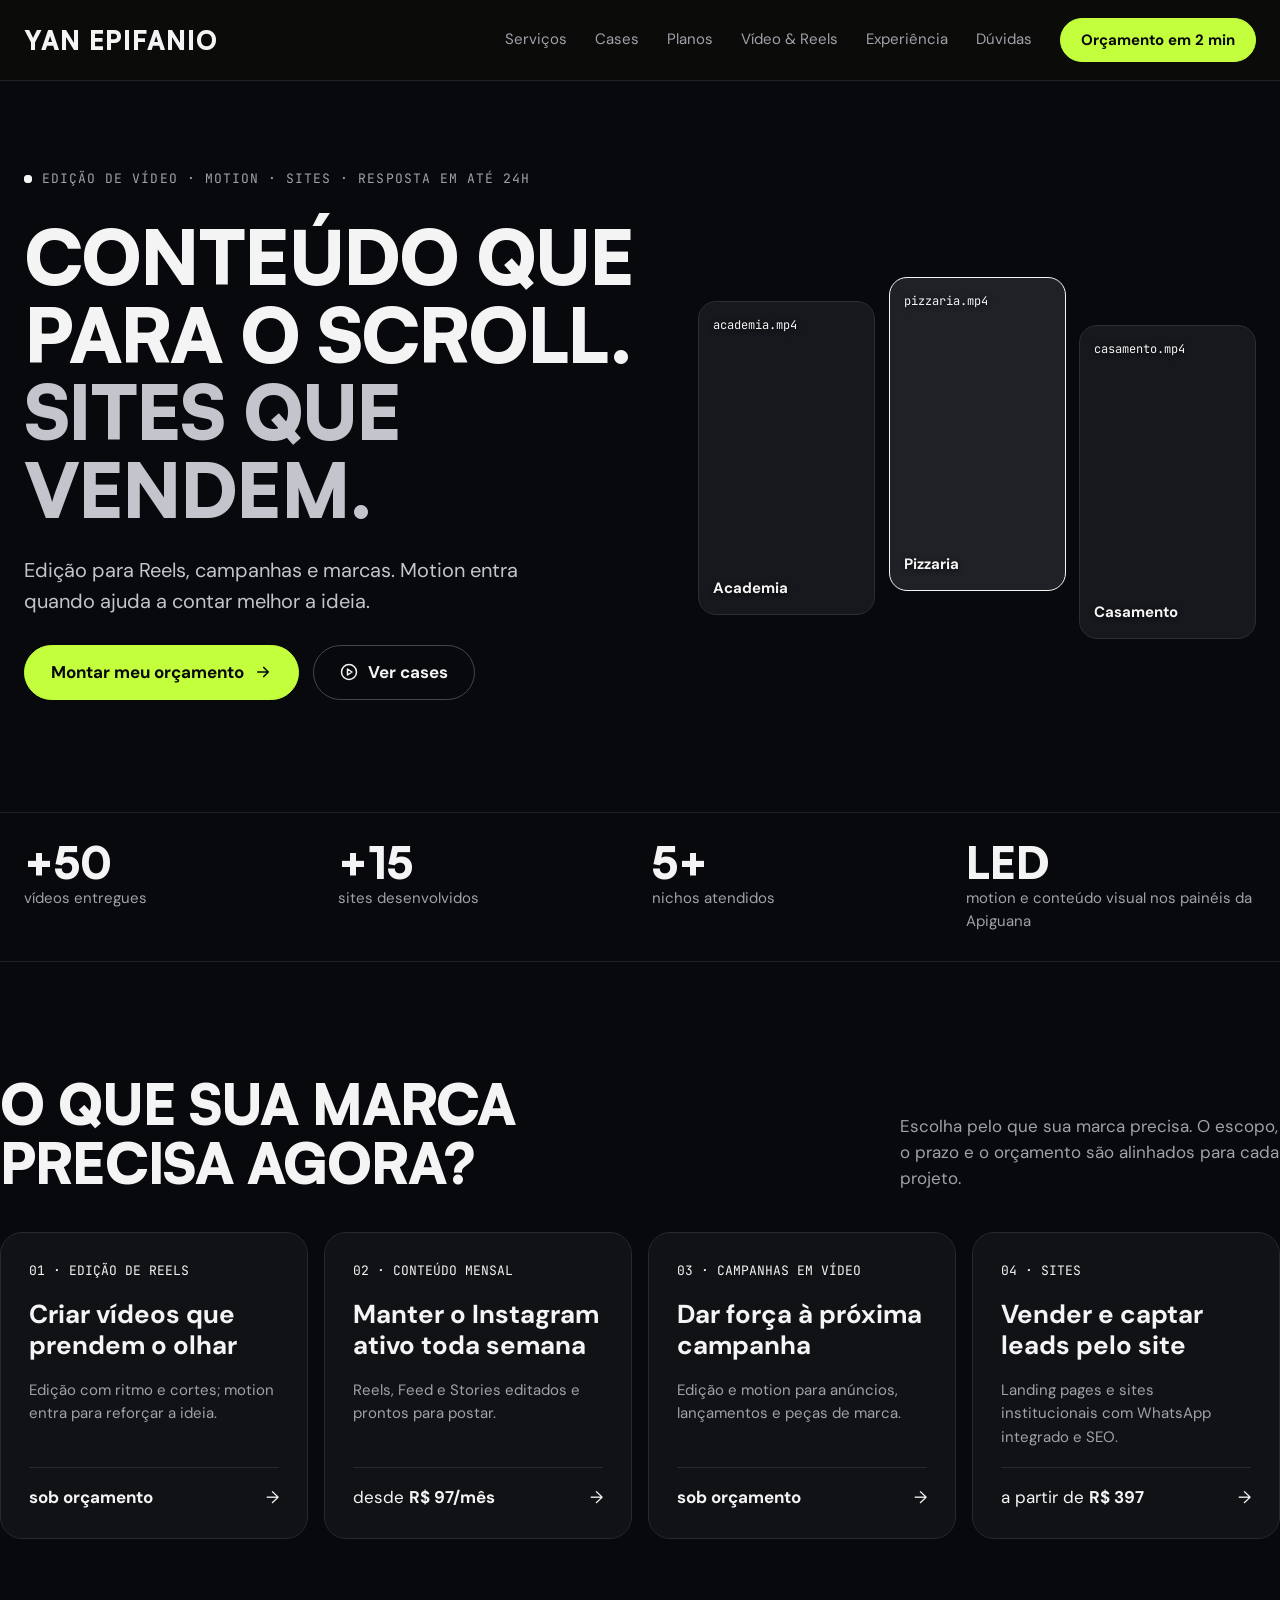
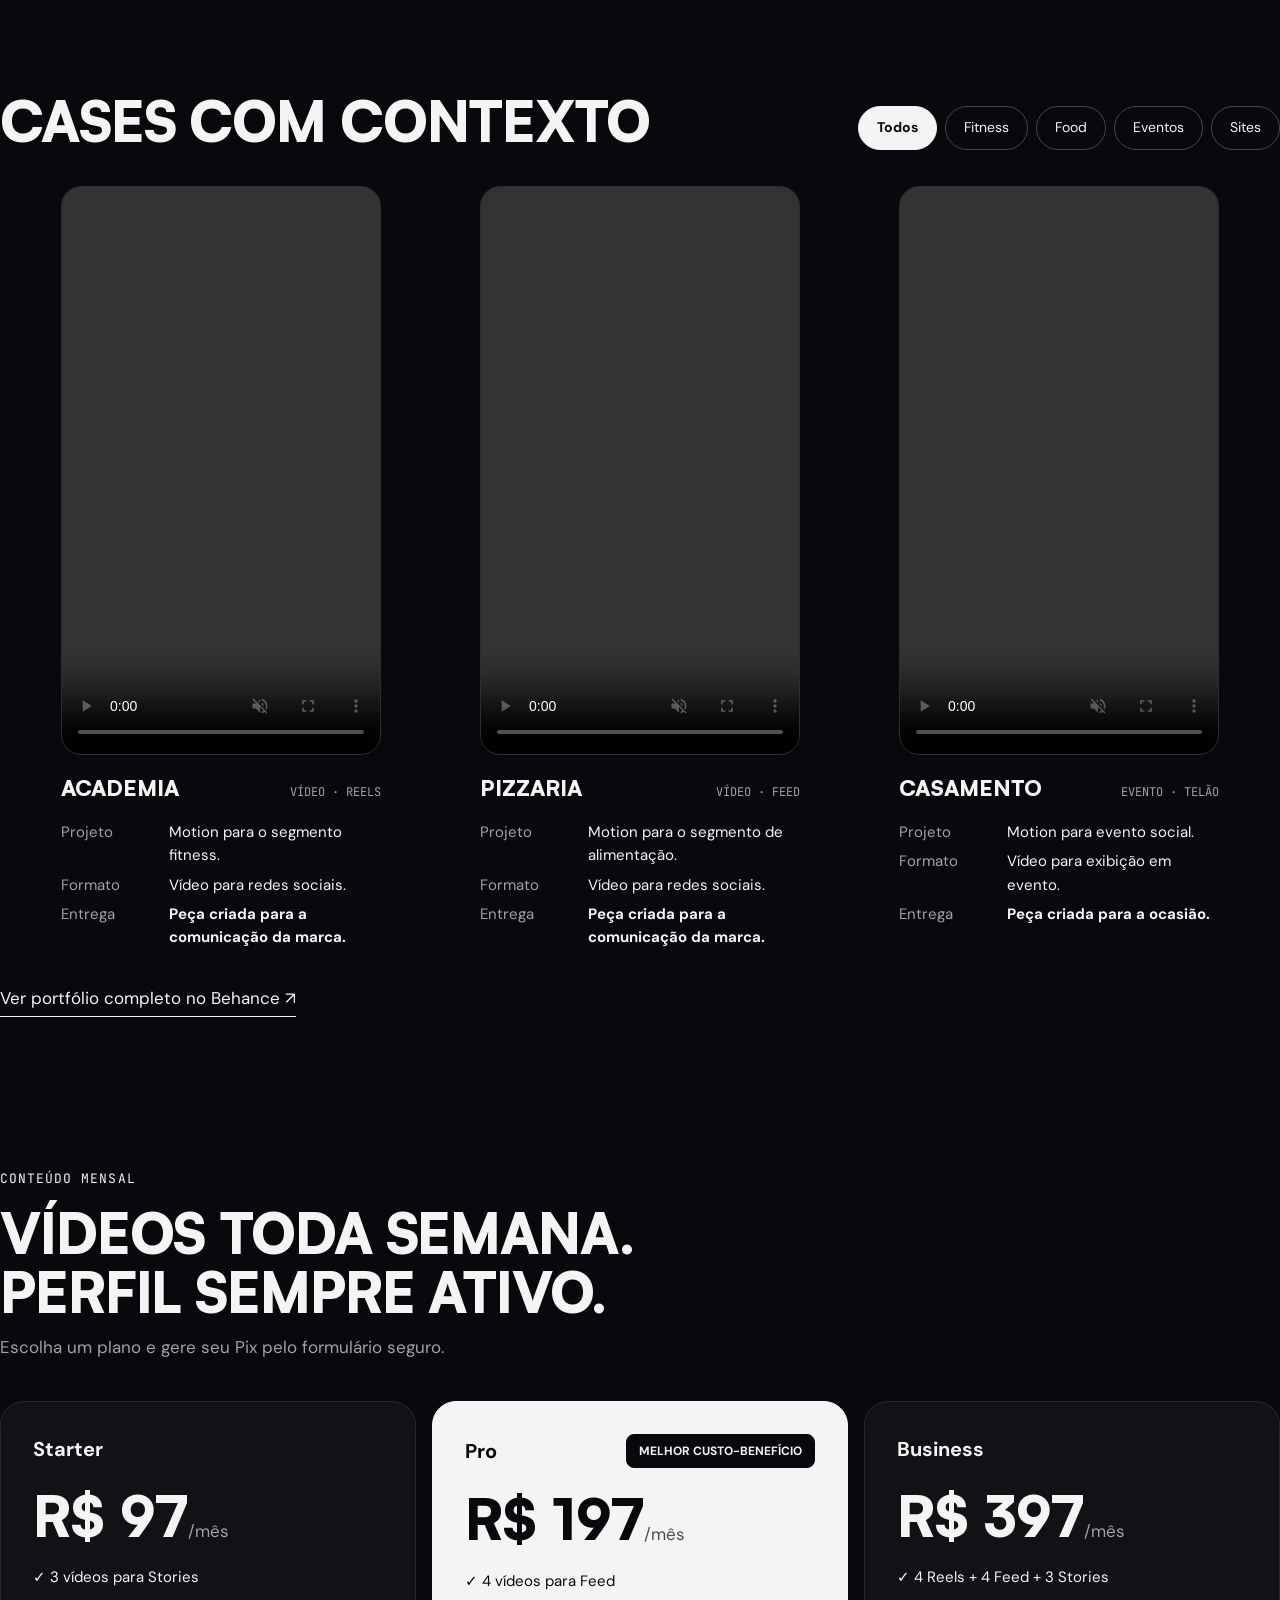
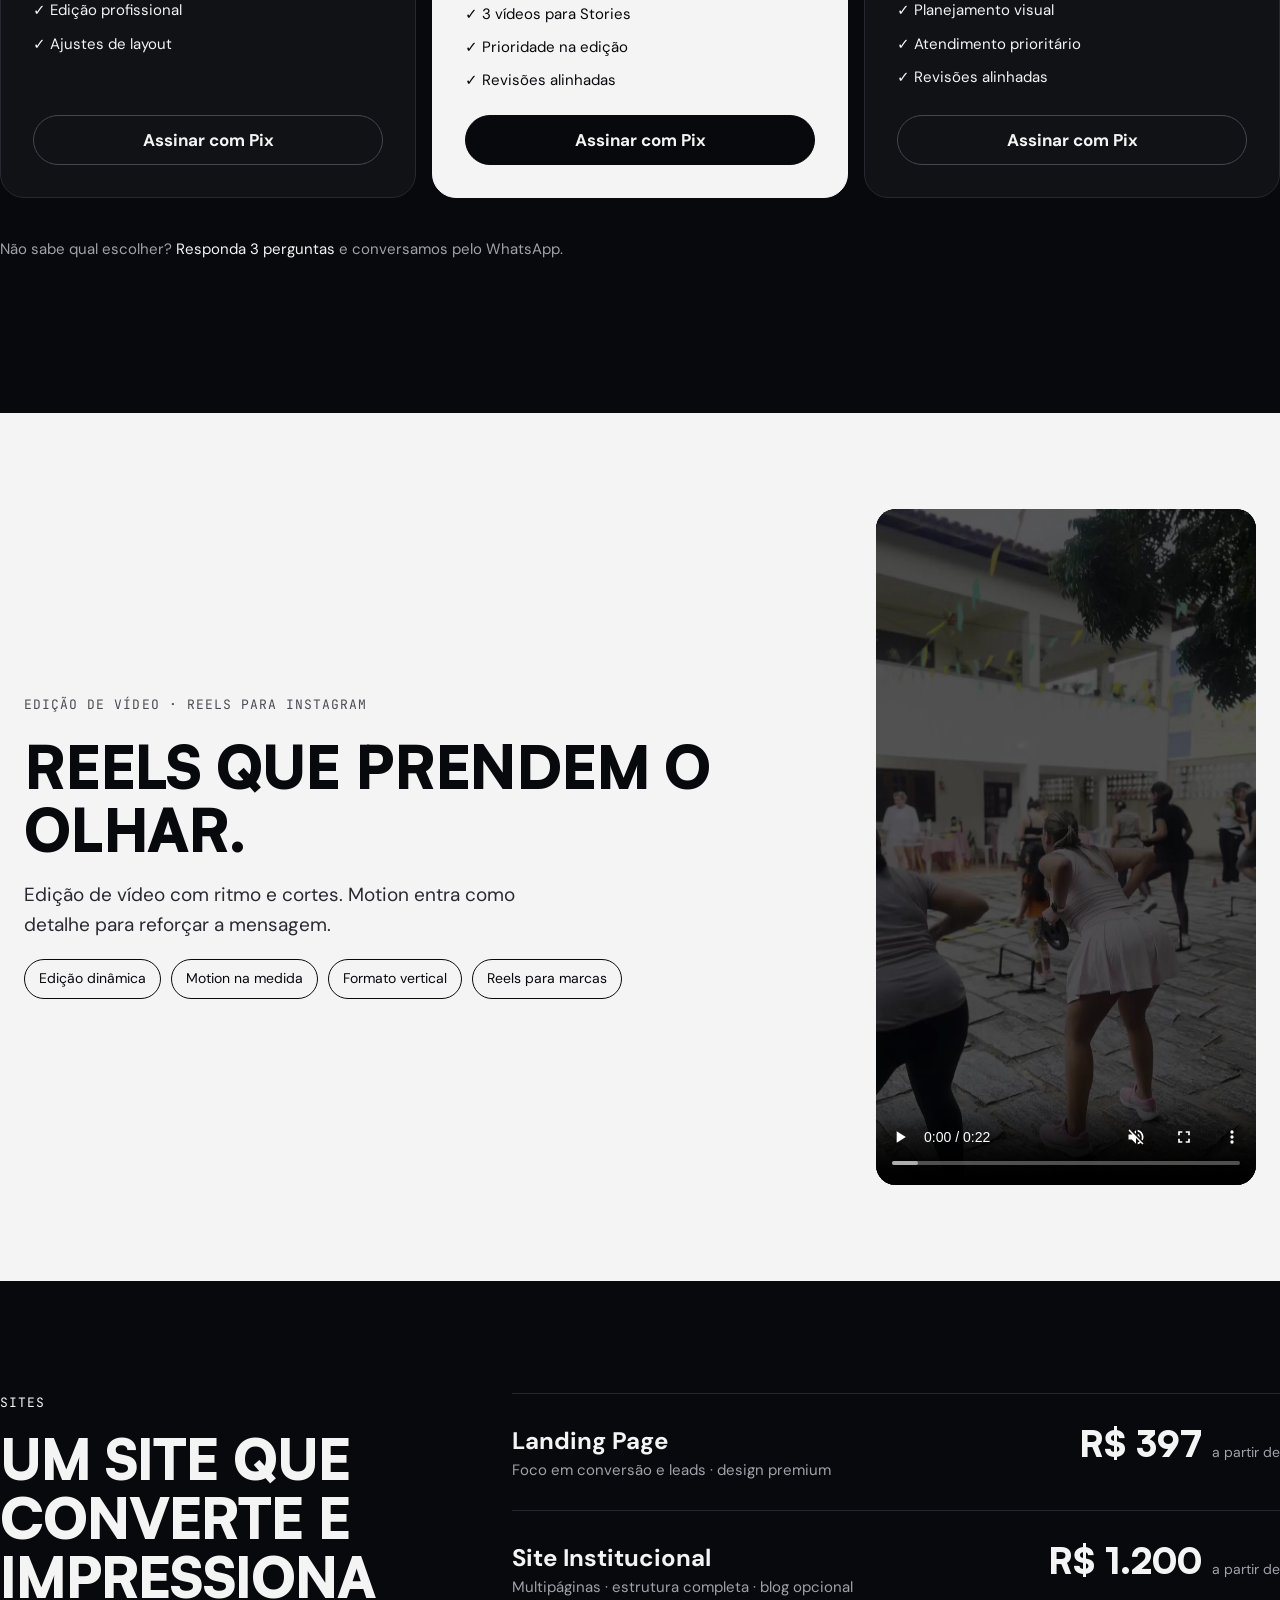
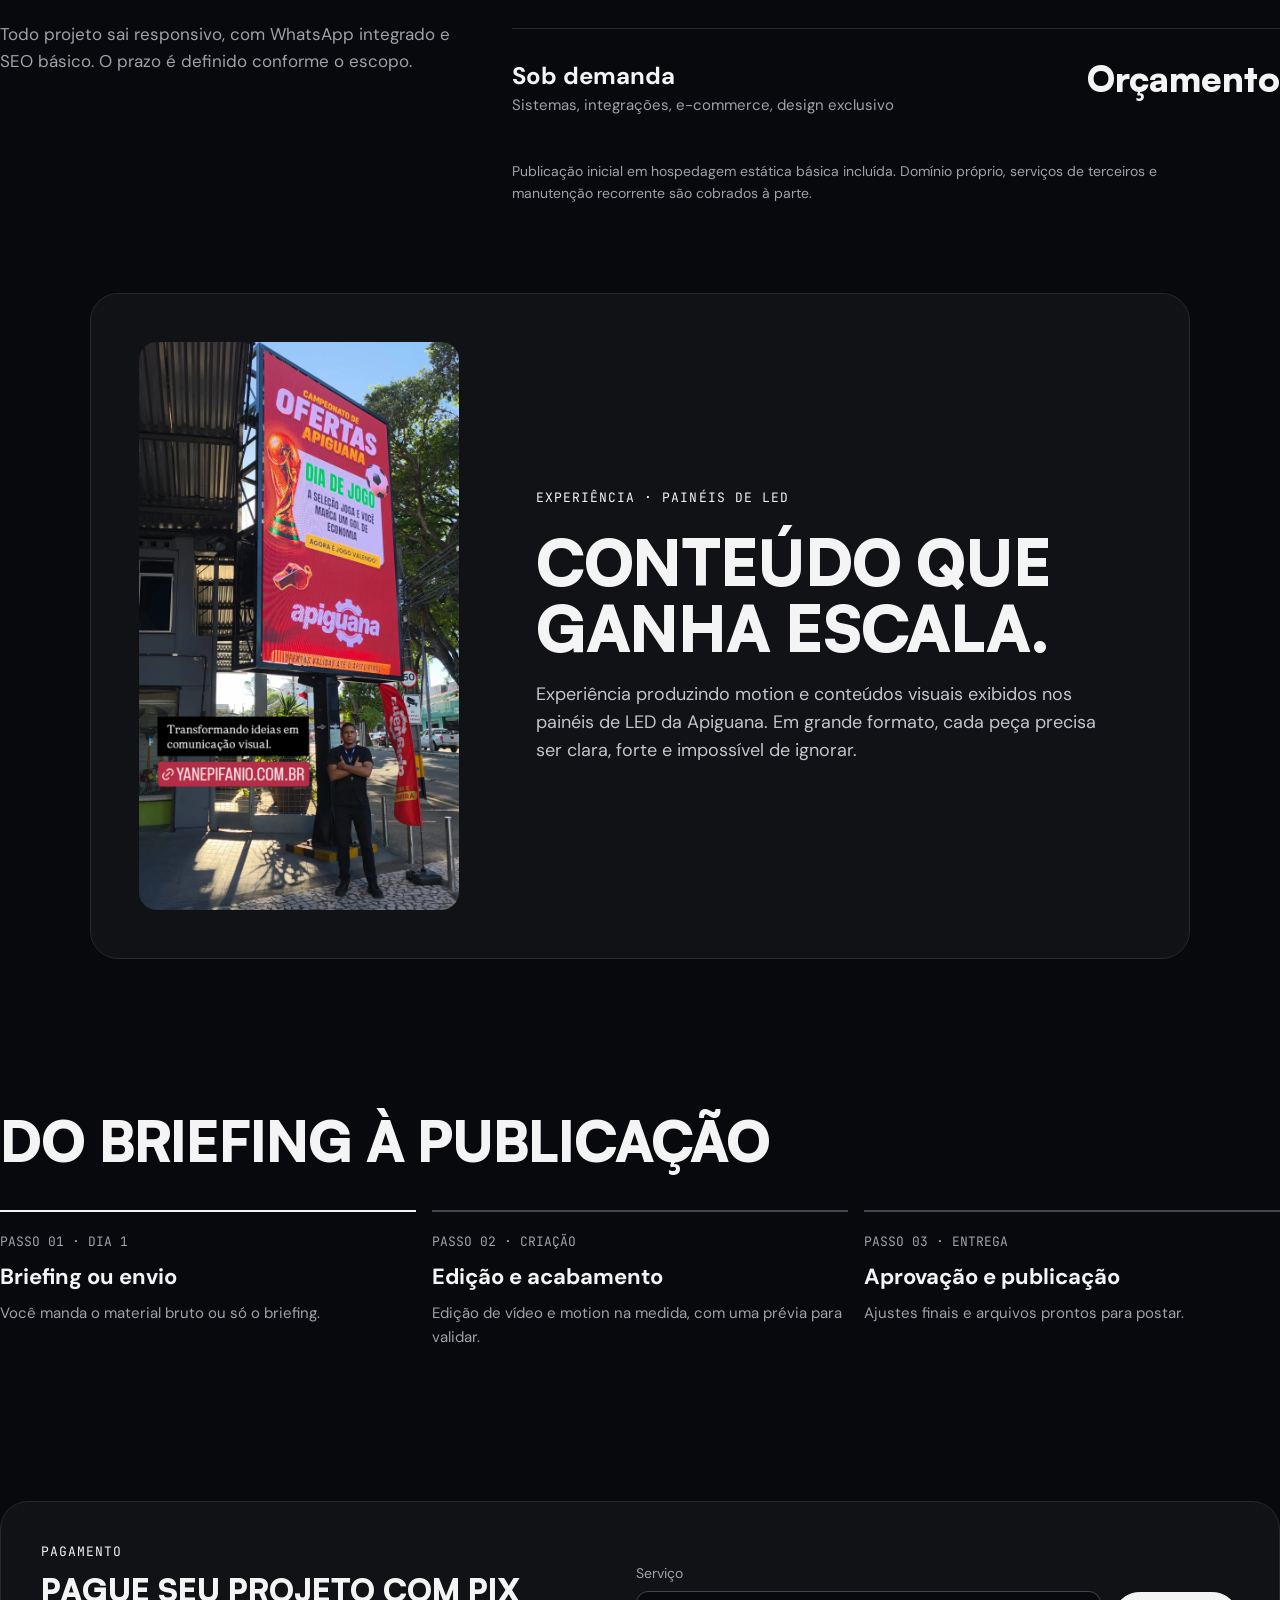
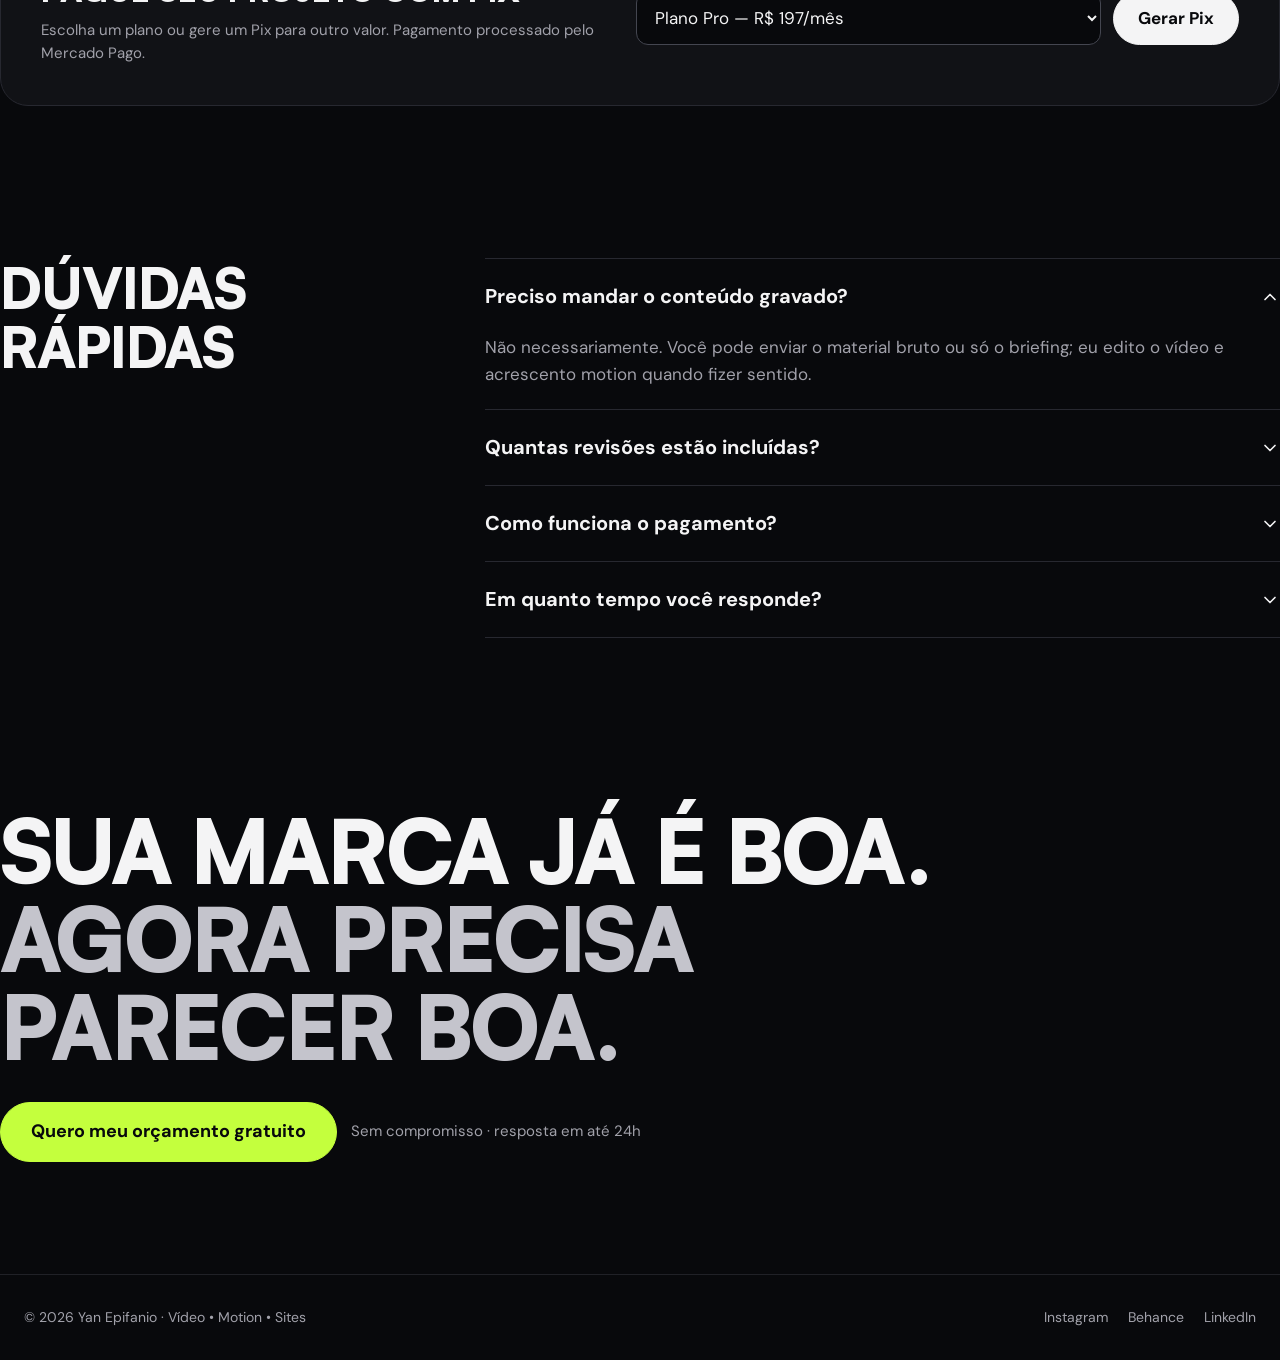
==== commit f02eeb4c: "Restore preferred opening and closing lines Co-authored-by: Copilot <223556219+Copilot@users.noreply" ====
--- a/index.html
+++ b/index.html
@@ -61,7 +61,7 @@
   <section class="wrap hero" id="topo">
     <div class="hero__text">
       <p class="hero__status anim anim--rise"><span class="hero__dot" aria-hidden="true"></span><span>Edição de vídeo · motion · sites · resposta em até 24h</span></p>
-      <h1 class="hero__title words" style="--d:.15s">Vídeos que param o scroll.<br><span class="accent">Motion na medida.</span></h1>
+      <h1 class="hero__title words" style="--d:.15s">Conteúdo que para o scroll.<br><span class="accent">Sites que vendem.</span></h1>
       <p class="hero__lead anim anim--rise" style="--d:.45s">Edição para Reels, campanhas e marcas. Motion entra quando ajuda a contar melhor a ideia.</p>
       <div class="hero__actions anim anim--rise" style="--d:.6s">
         <a class="btn btn--accent btn--budget" href="orcamento.html">Montar meu orçamento
@@ -326,7 +326,7 @@
 
   <!-- ============ CTA FINAL ============ -->
   <section class="wrap cta" id="contato">
-    <h2 class="cta__title words">Vamos fazer seu próximo vídeo <span class="accent">prender o olhar?</span></h2>
+    <h2 class="cta__title words">Sua marca já é boa. <span class="accent">Agora precisa parecer boa.</span></h2>
     <div class="cta__row rv" style="--d:.1s">
       <a class="btn btn--accent btn--budget btn--lg" href="orcamento.html">Quero meu orçamento gratuito</a>
       <span class="cta__note">Sem compromisso · resposta em até 24h</span>
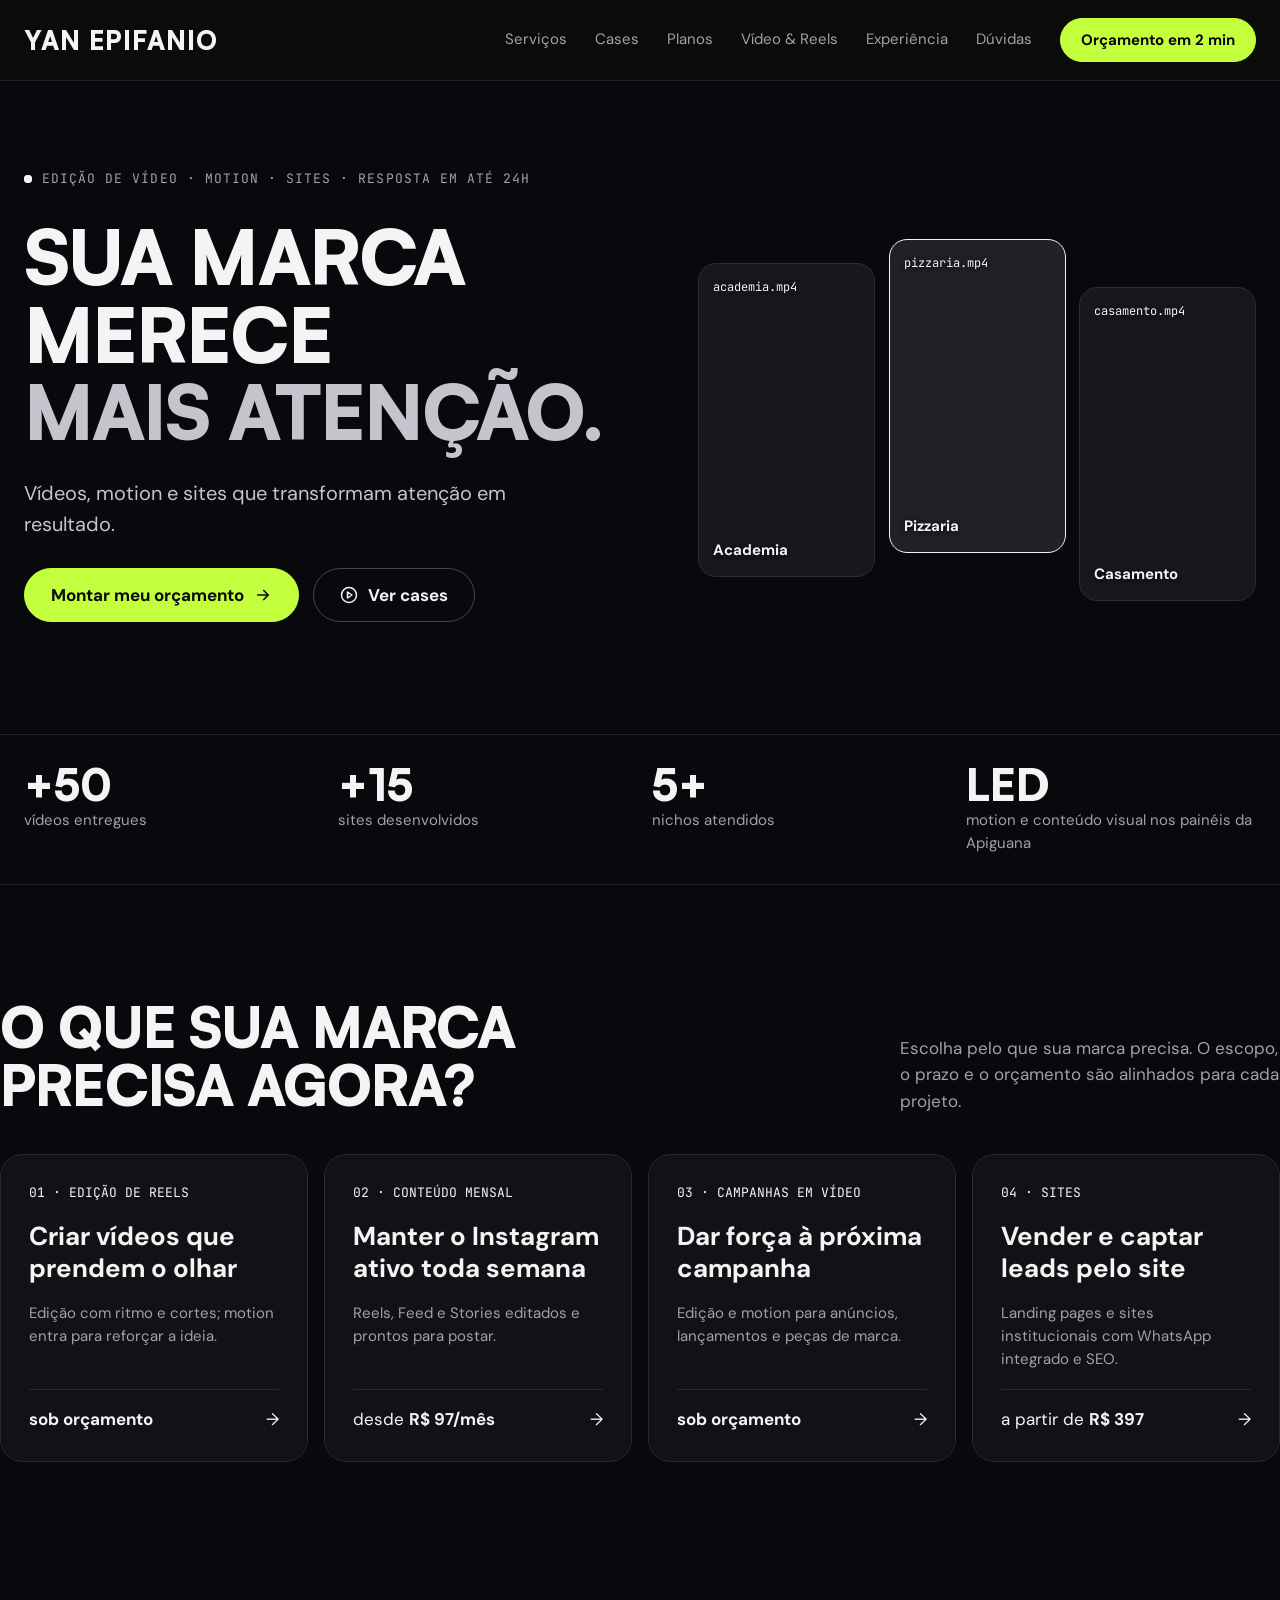
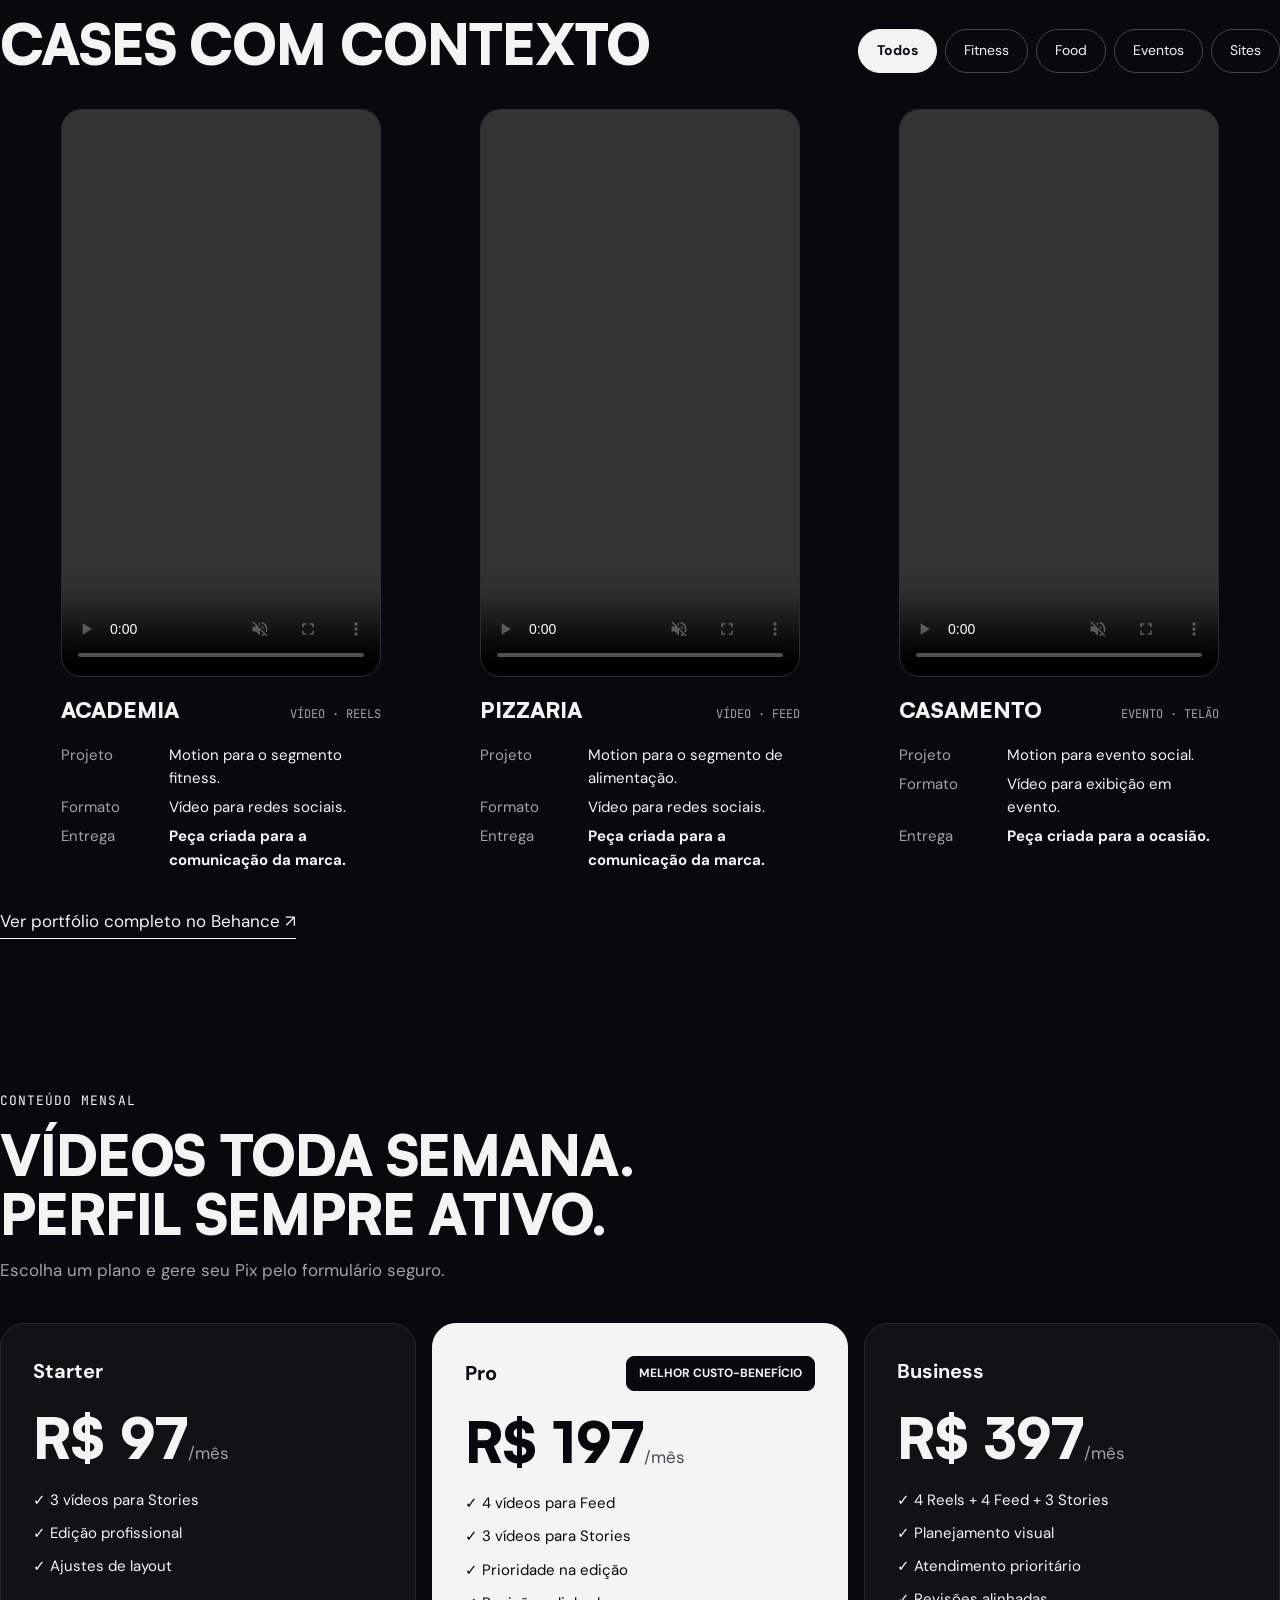
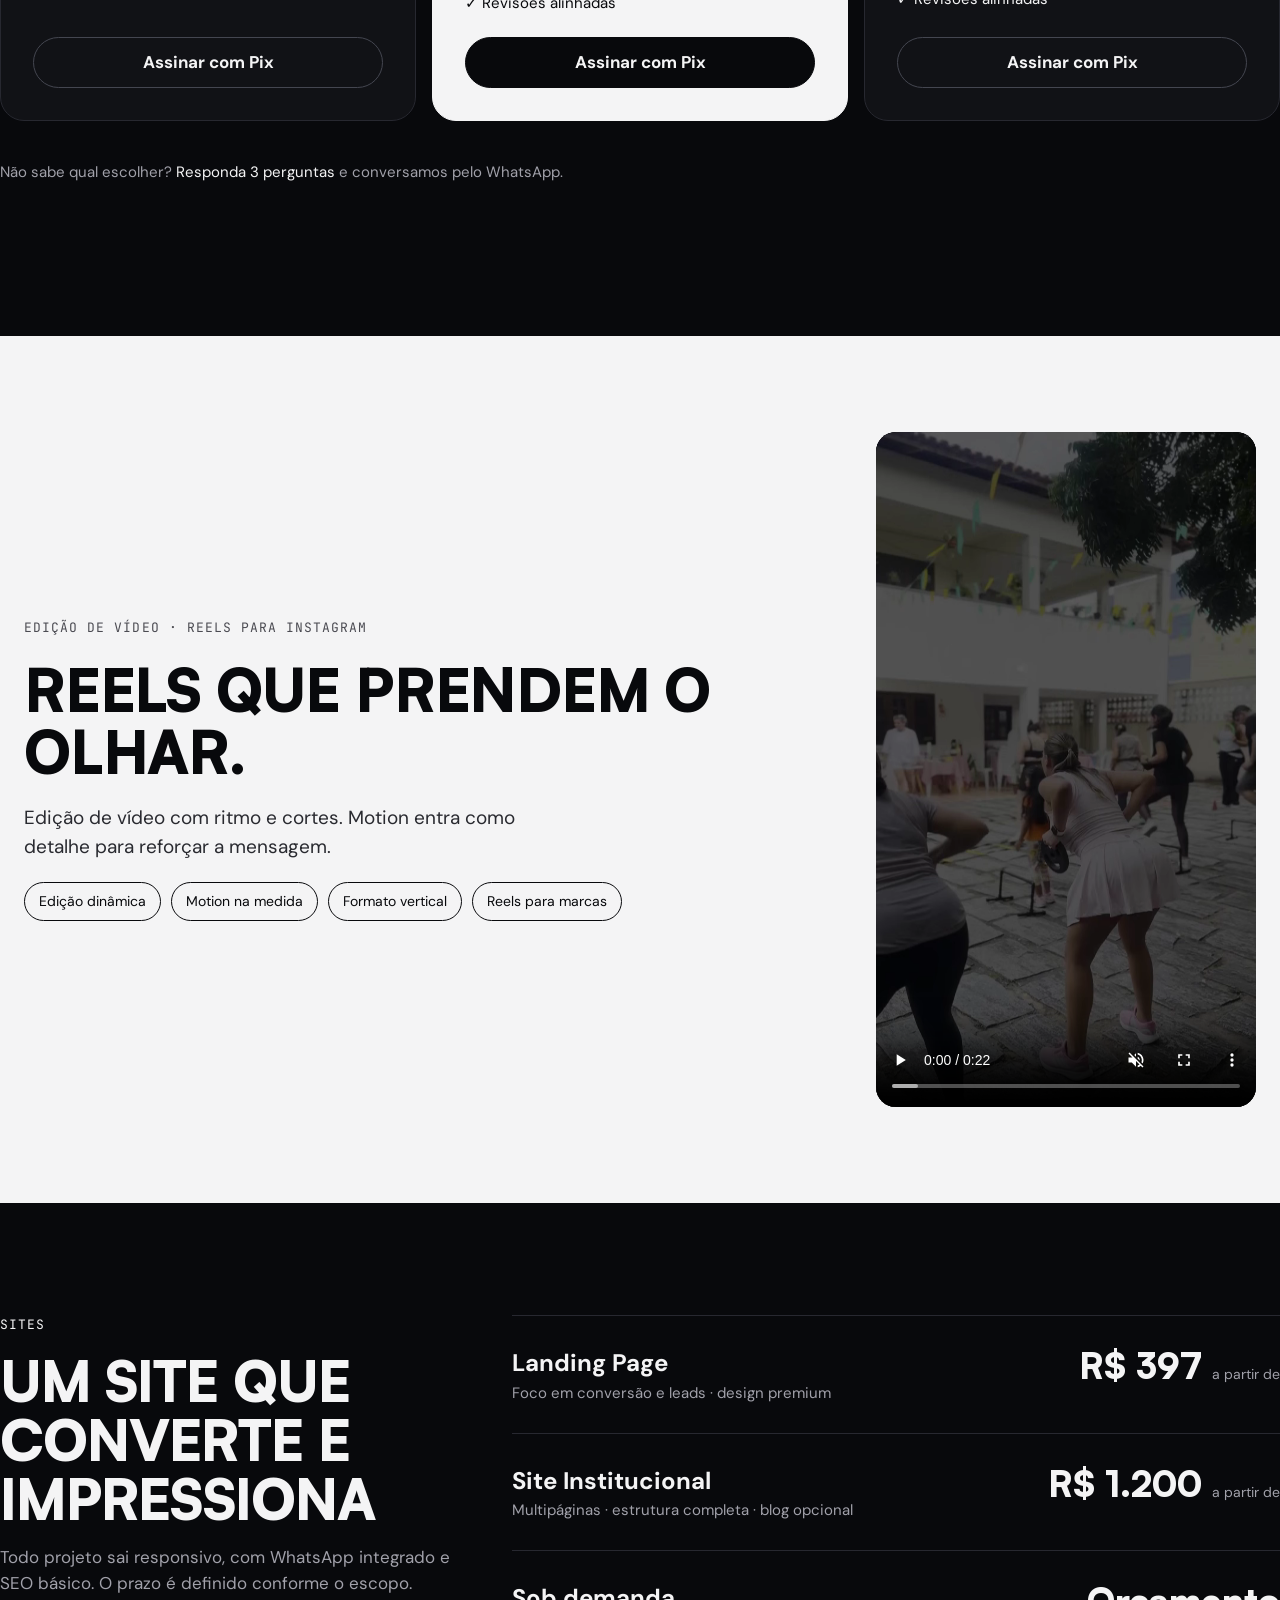
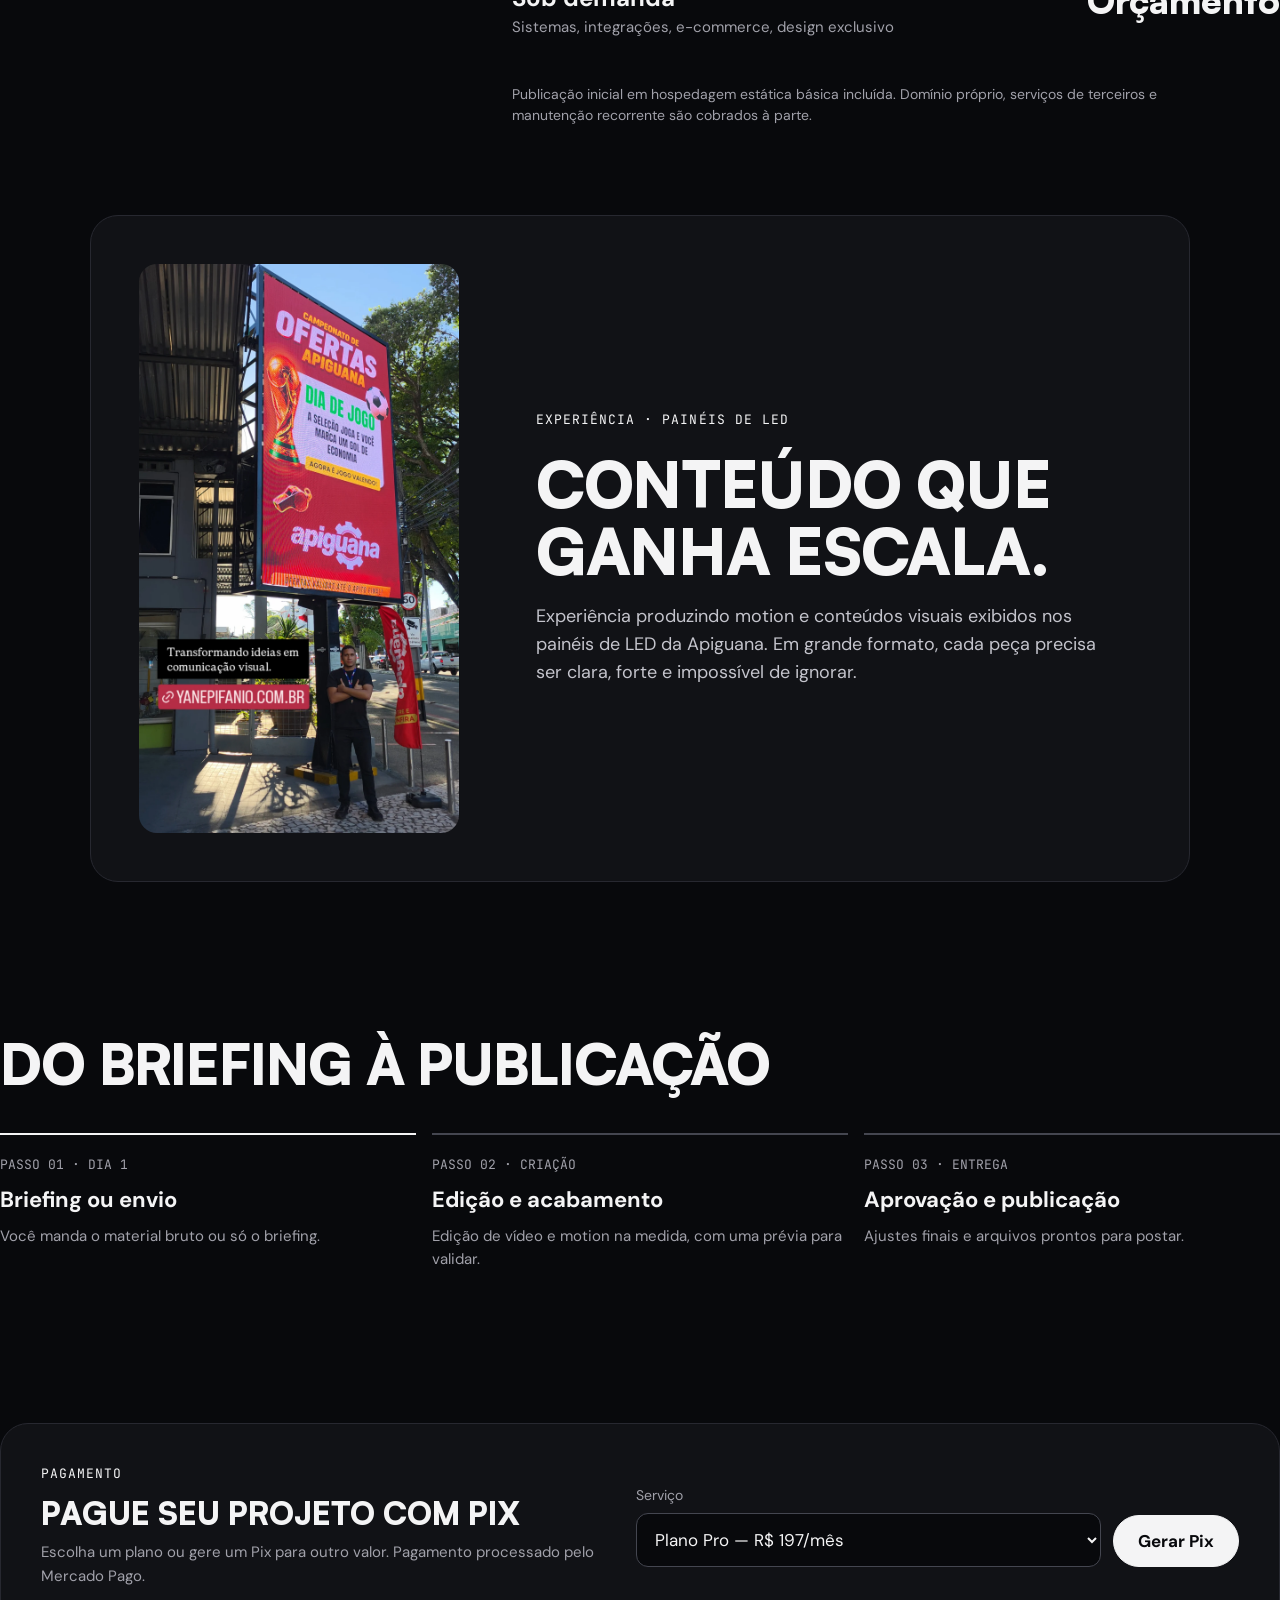
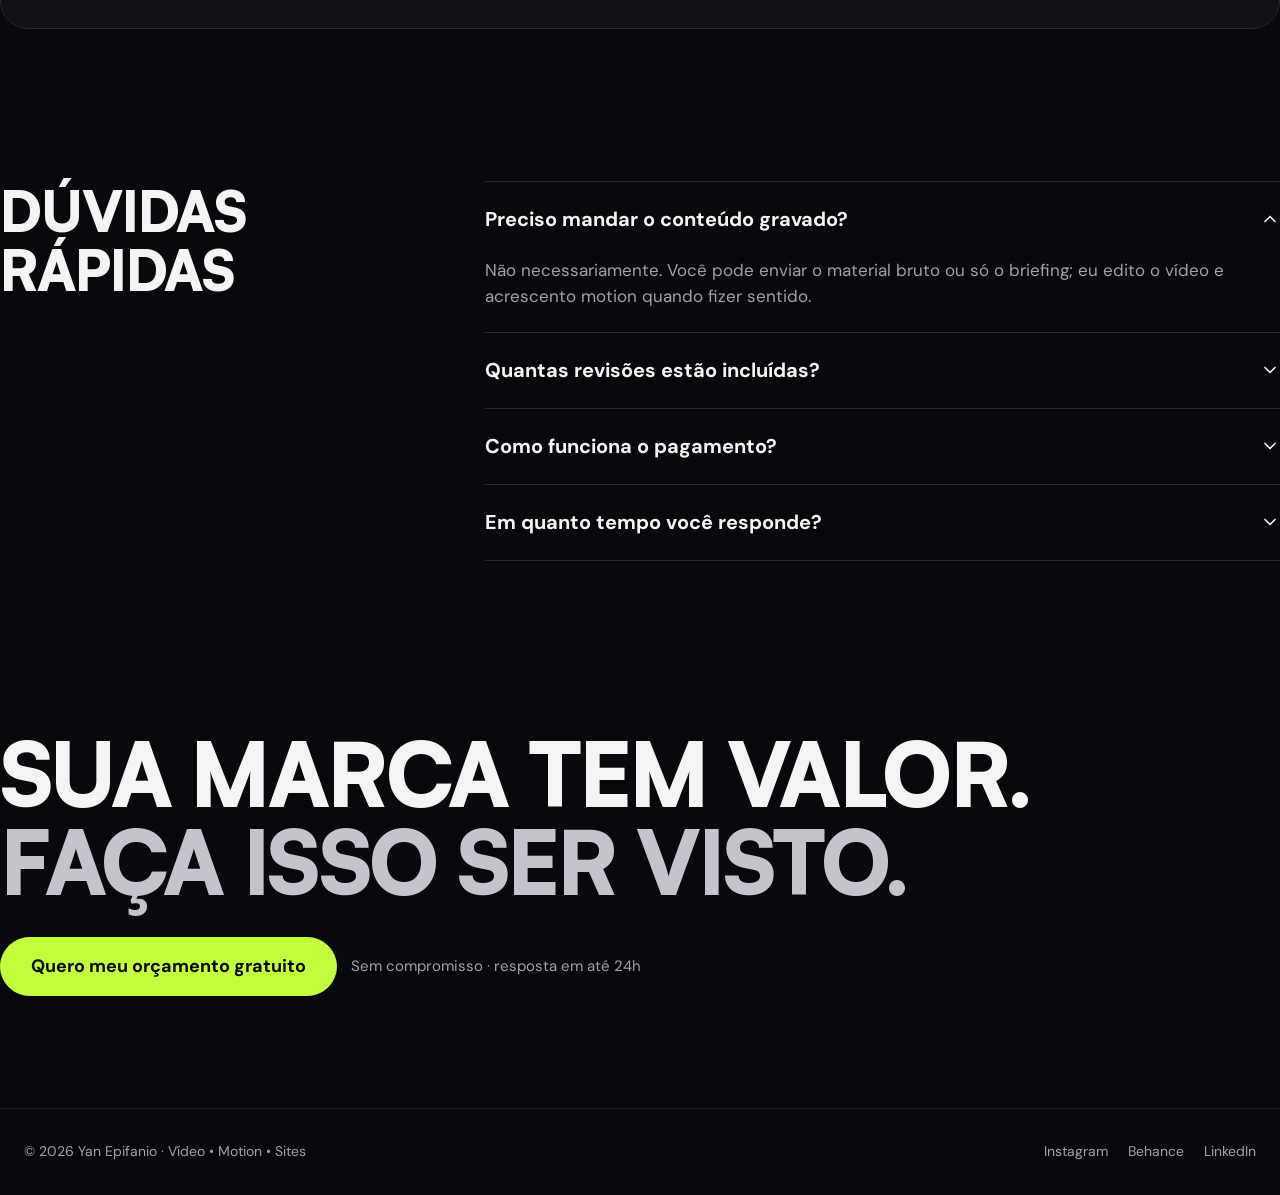
==== commit 29f21a3a: "Update hero and closing message Co-authored-by: Copilot <223556219+Copilot@users.noreply.github.com>" ====
--- a/index.html
+++ b/index.html
@@ -4,7 +4,7 @@
   <meta charset="UTF-8">
   <meta name="viewport" content="width=device-width, initial-scale=1.0">
   <title>Yan Epifanio — Edição de vídeo, motion e sites</title>
-  <meta name="description" content="Edição de vídeo para Reels, campanhas e marcas, com motion na medida e sites para completar sua presença digital.">
+  <meta name="description" content="Vídeos, motion e sites que transformam atenção em resultado.">
   <meta name="robots" content="index,follow">
   <meta name="theme-color" content="#0d0d0b">
   <meta name="format-detection" content="telephone=no">
@@ -12,7 +12,7 @@
 
   <meta property="og:type" content="website">
   <meta property="og:title" content="Yan Epifanio — Edição de vídeo, motion e sites">
-  <meta property="og:description" content="Edição de vídeo para Reels e campanhas, com motion para reforçar a ideia.">
+  <meta property="og:description" content="Vídeos, motion e sites que transformam atenção em resultado.">
   <meta property="og:locale" content="pt_BR">
   <meta property="og:url" content="https://yanepifanio.com.br/">
   <meta property="og:image" content="https://yanepifanio.com.br/assets/images/perfil.png">
@@ -61,8 +61,8 @@
   <section class="wrap hero" id="topo">
     <div class="hero__text">
       <p class="hero__status anim anim--rise"><span class="hero__dot" aria-hidden="true"></span><span>Edição de vídeo · motion · sites · resposta em até 24h</span></p>
-      <h1 class="hero__title words" style="--d:.15s">Conteúdo que para o scroll.<br><span class="accent">Sites que vendem.</span></h1>
-      <p class="hero__lead anim anim--rise" style="--d:.45s">Edição para Reels, campanhas e marcas. Motion entra quando ajuda a contar melhor a ideia.</p>
+      <h1 class="hero__title words" style="--d:.15s">Sua marca merece<br><span class="accent">mais atenção.</span></h1>
+      <p class="hero__lead anim anim--rise" style="--d:.45s">Vídeos, motion e sites que transformam atenção em resultado.</p>
       <div class="hero__actions anim anim--rise" style="--d:.6s">
         <a class="btn btn--accent btn--budget" href="orcamento.html">Montar meu orçamento
           <svg width="18" height="18" viewBox="0 0 24 24" fill="none" stroke="currentColor" stroke-width="2.2" stroke-linecap="round" stroke-linejoin="round" aria-hidden="true"><path d="M5 12h14M13 6l6 6-6 6"/></svg></a>
@@ -326,7 +326,7 @@
 
   <!-- ============ CTA FINAL ============ -->
   <section class="wrap cta" id="contato">
-    <h2 class="cta__title words">Sua marca já é boa. <span class="accent">Agora precisa parecer boa.</span></h2>
+    <h2 class="cta__title words">Sua marca tem valor.<br><span class="accent">Faça isso ser visto.</span></h2>
     <div class="cta__row rv" style="--d:.1s">
       <a class="btn btn--accent btn--budget btn--lg" href="orcamento.html">Quero meu orçamento gratuito</a>
       <span class="cta__note">Sem compromisso · resposta em até 24h</span>
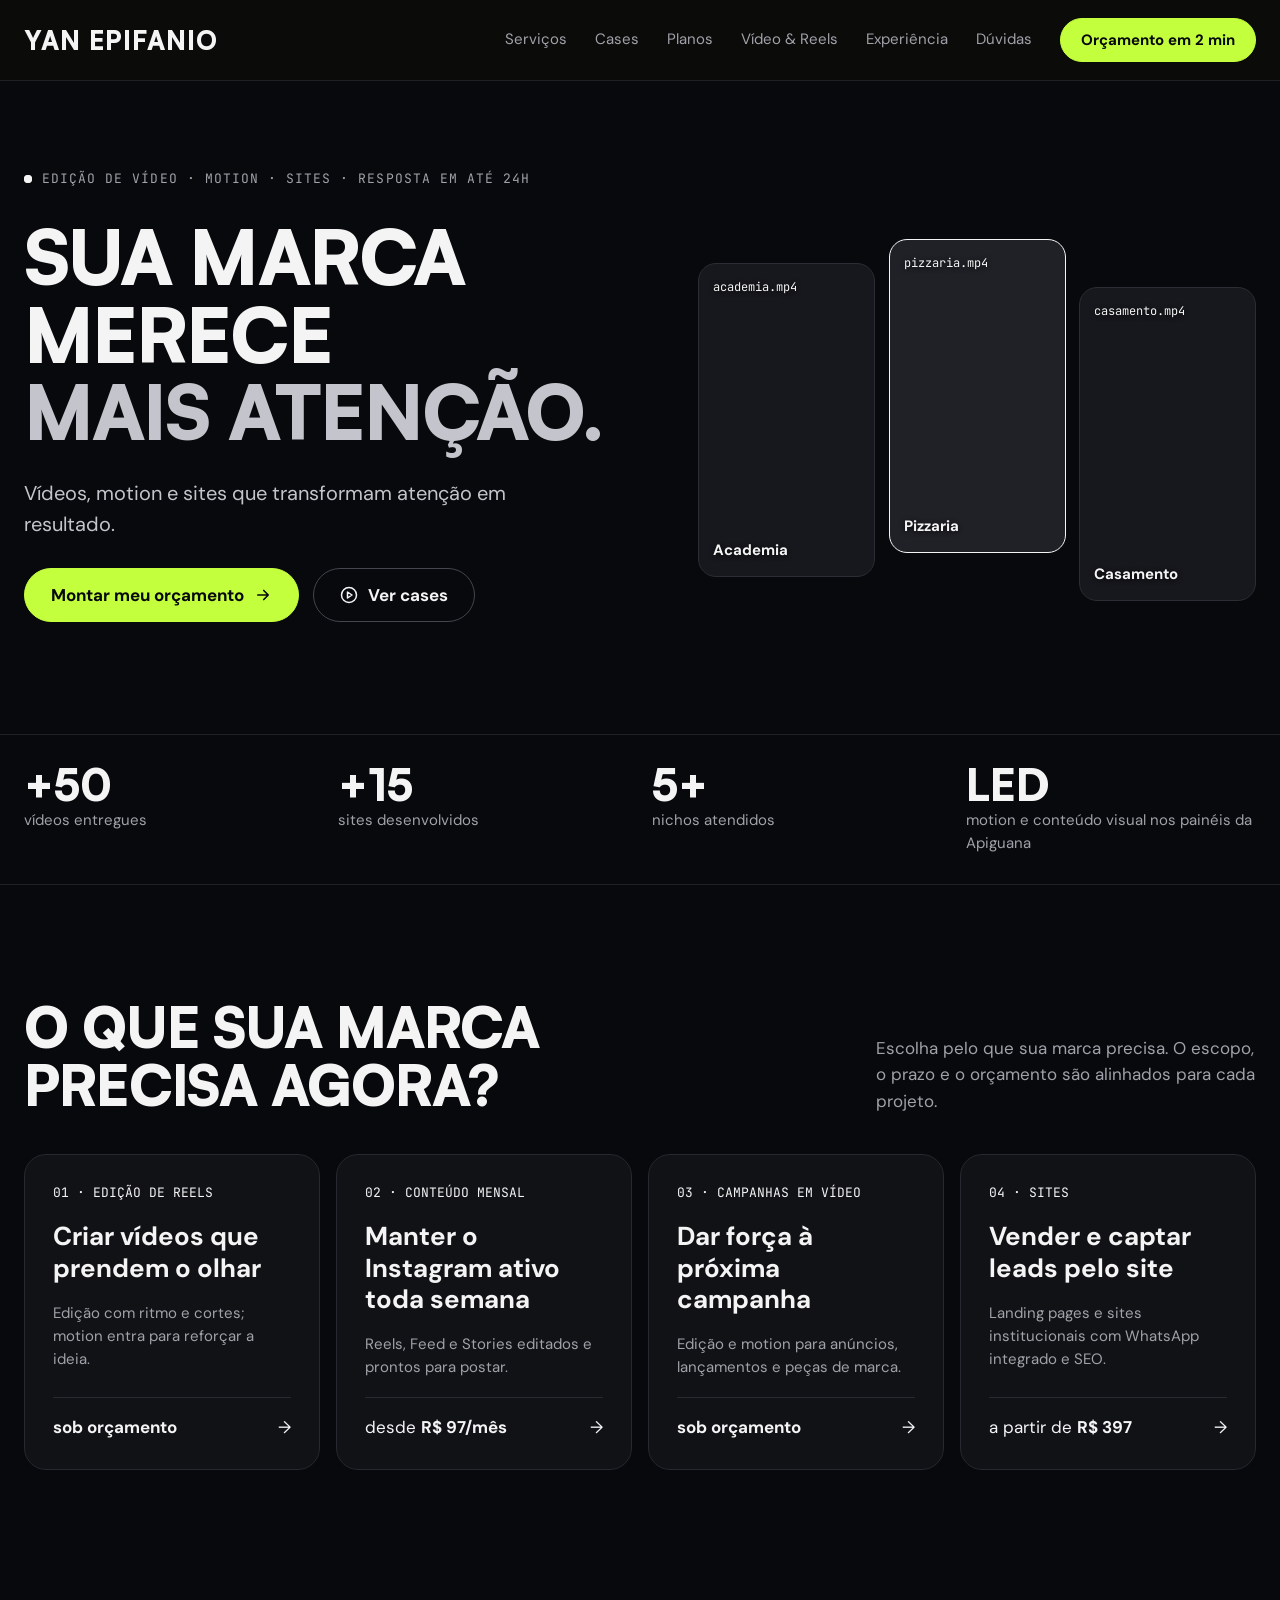
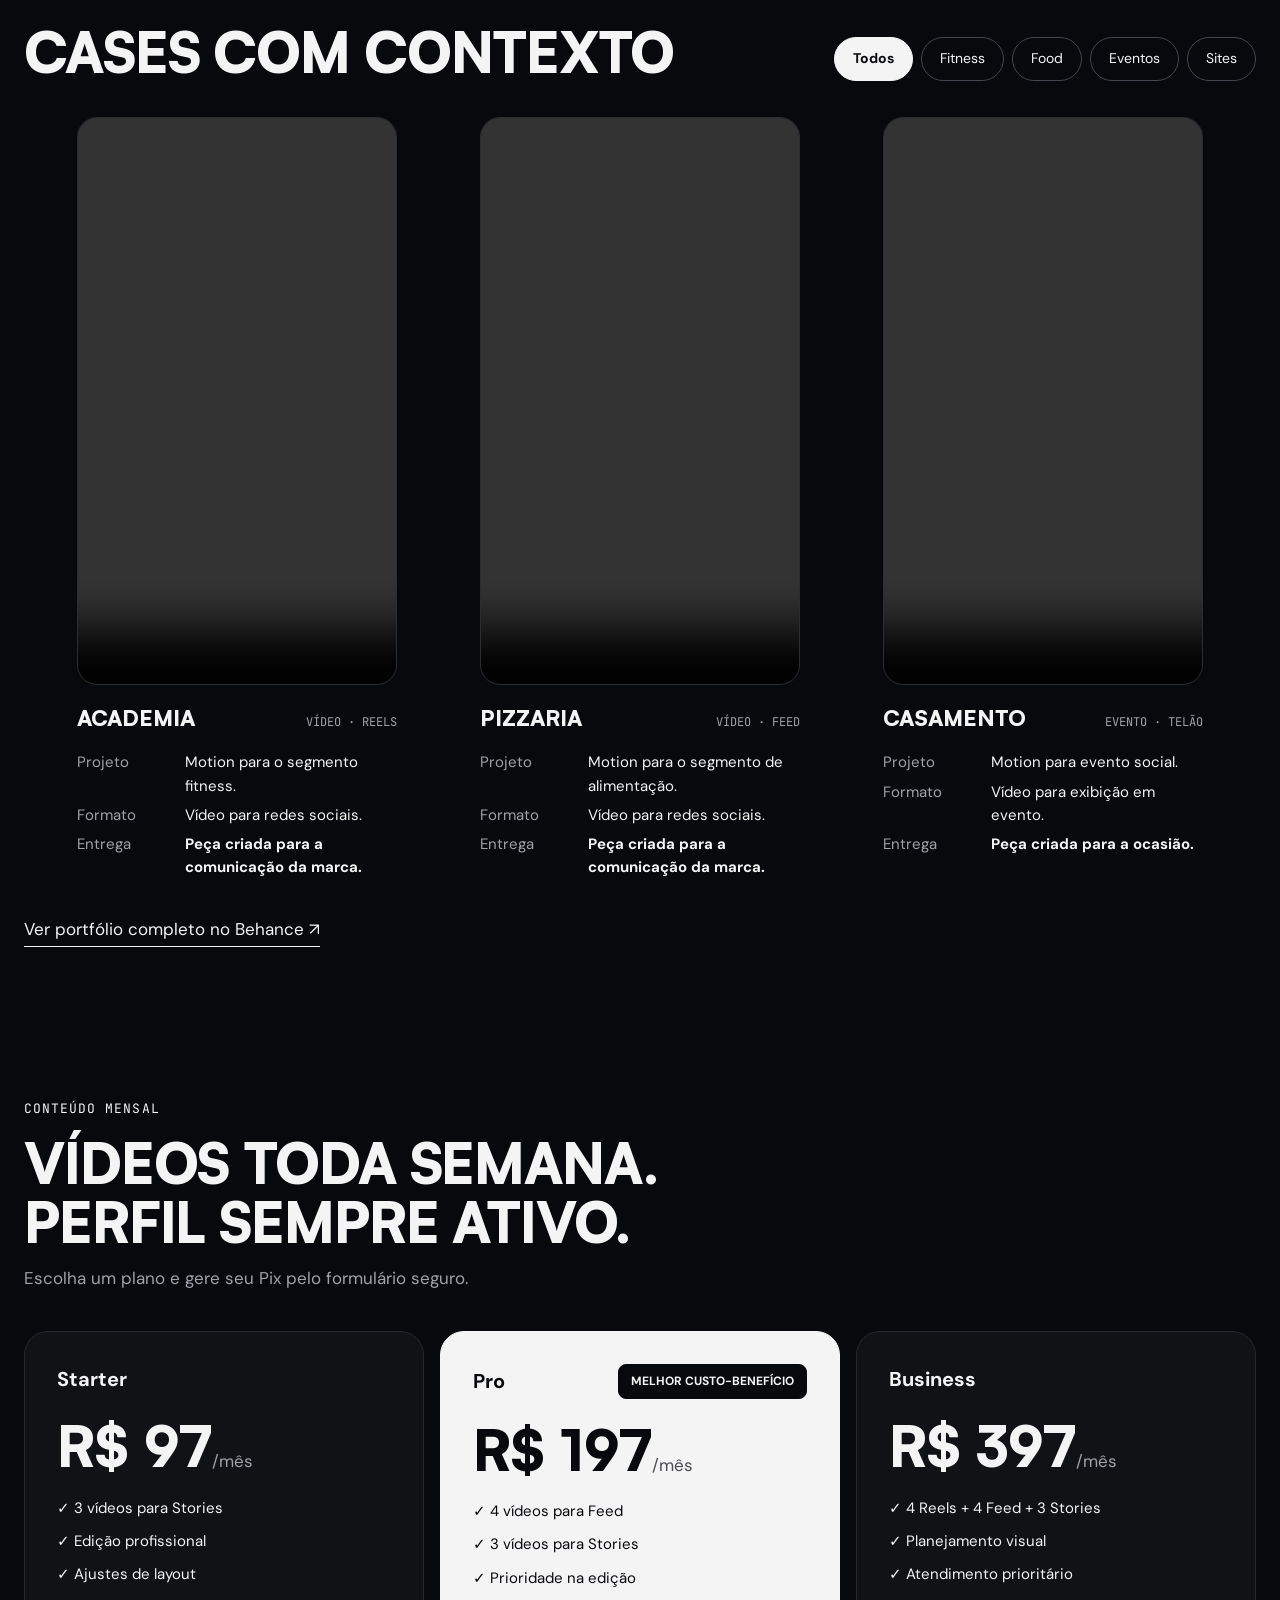
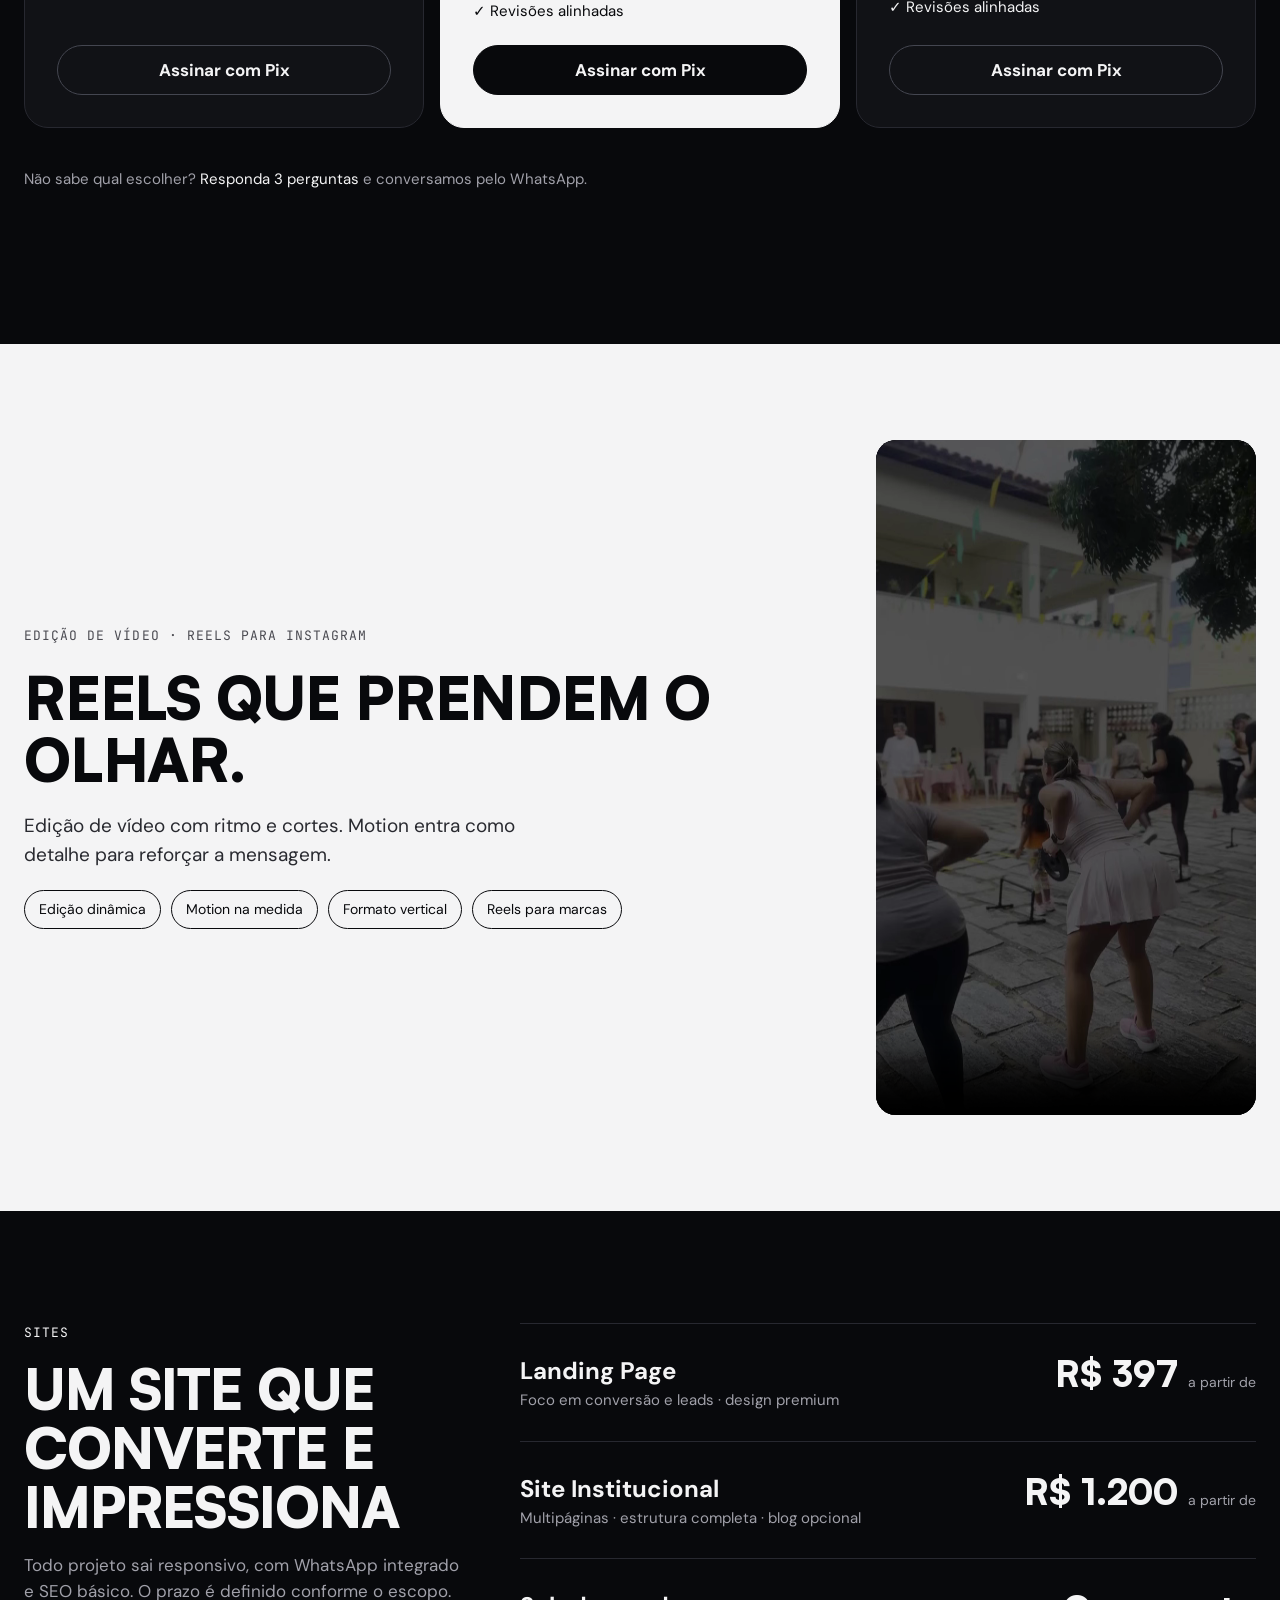
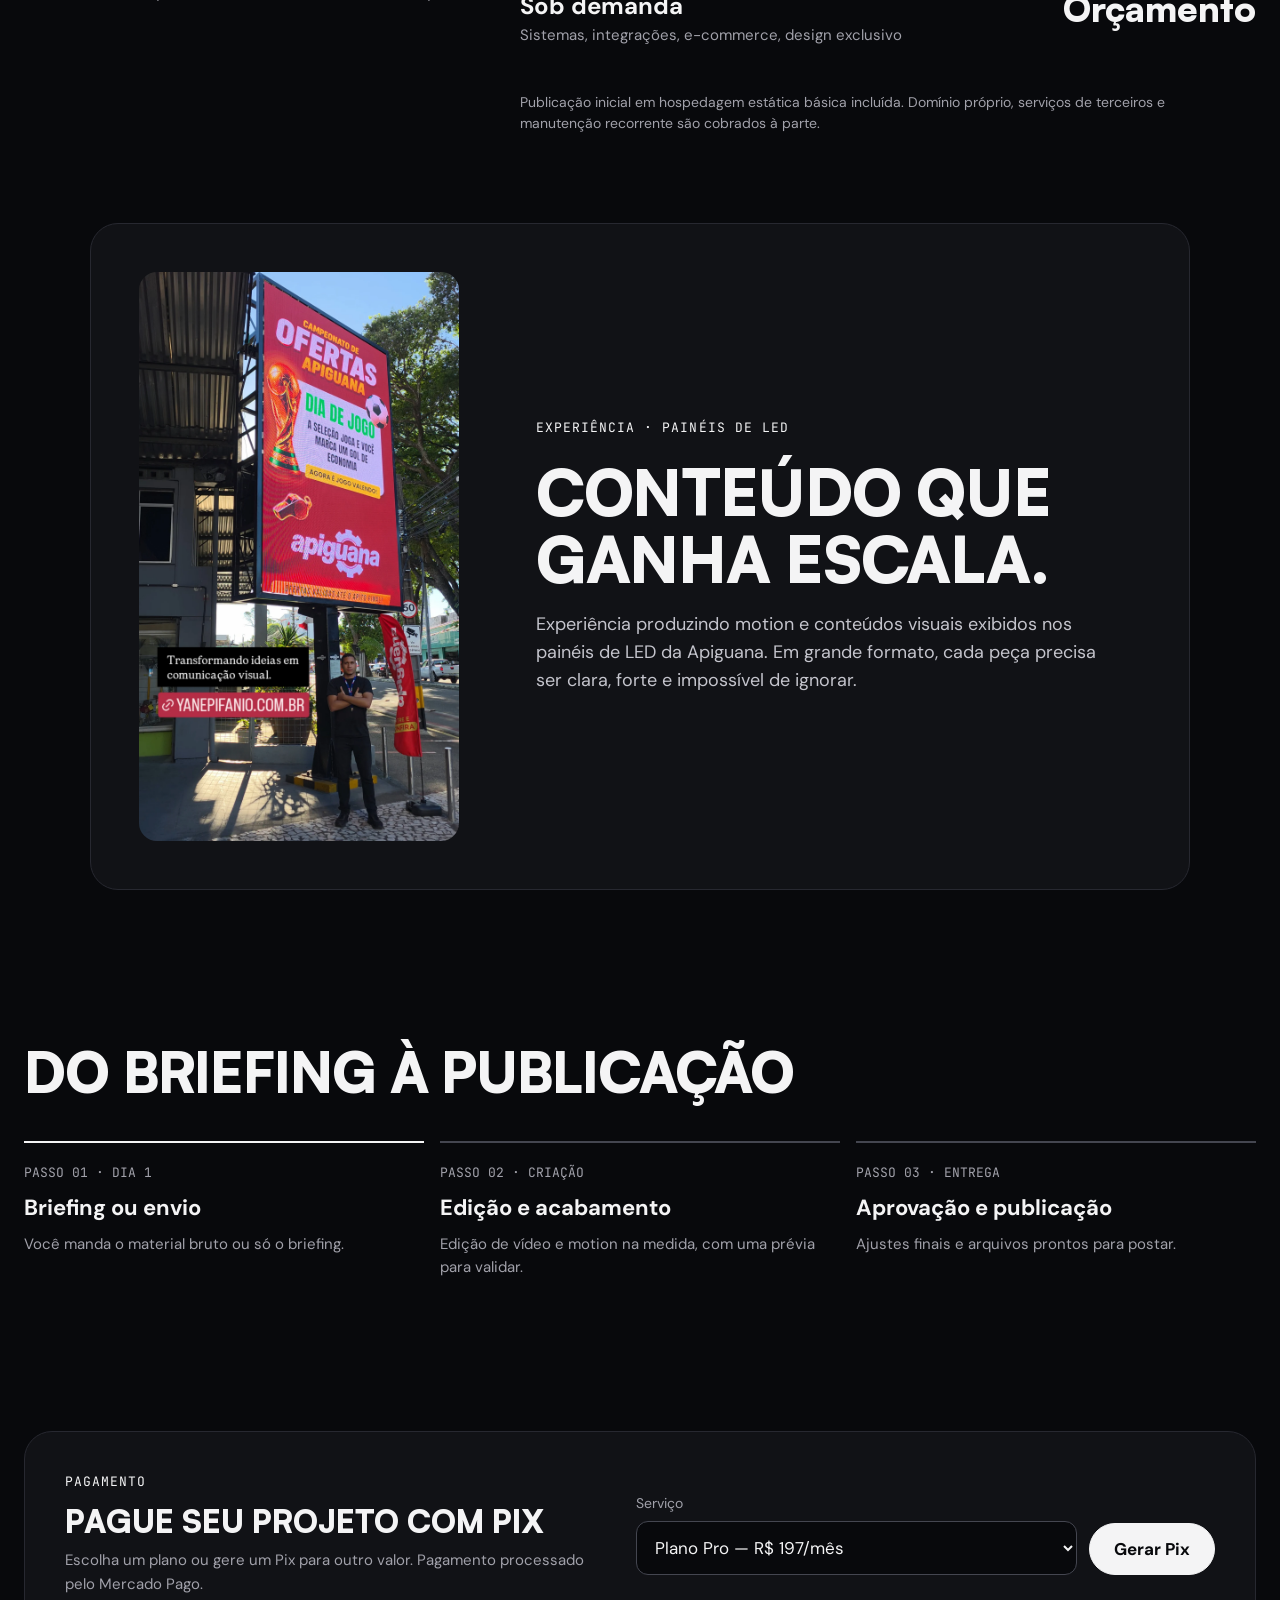
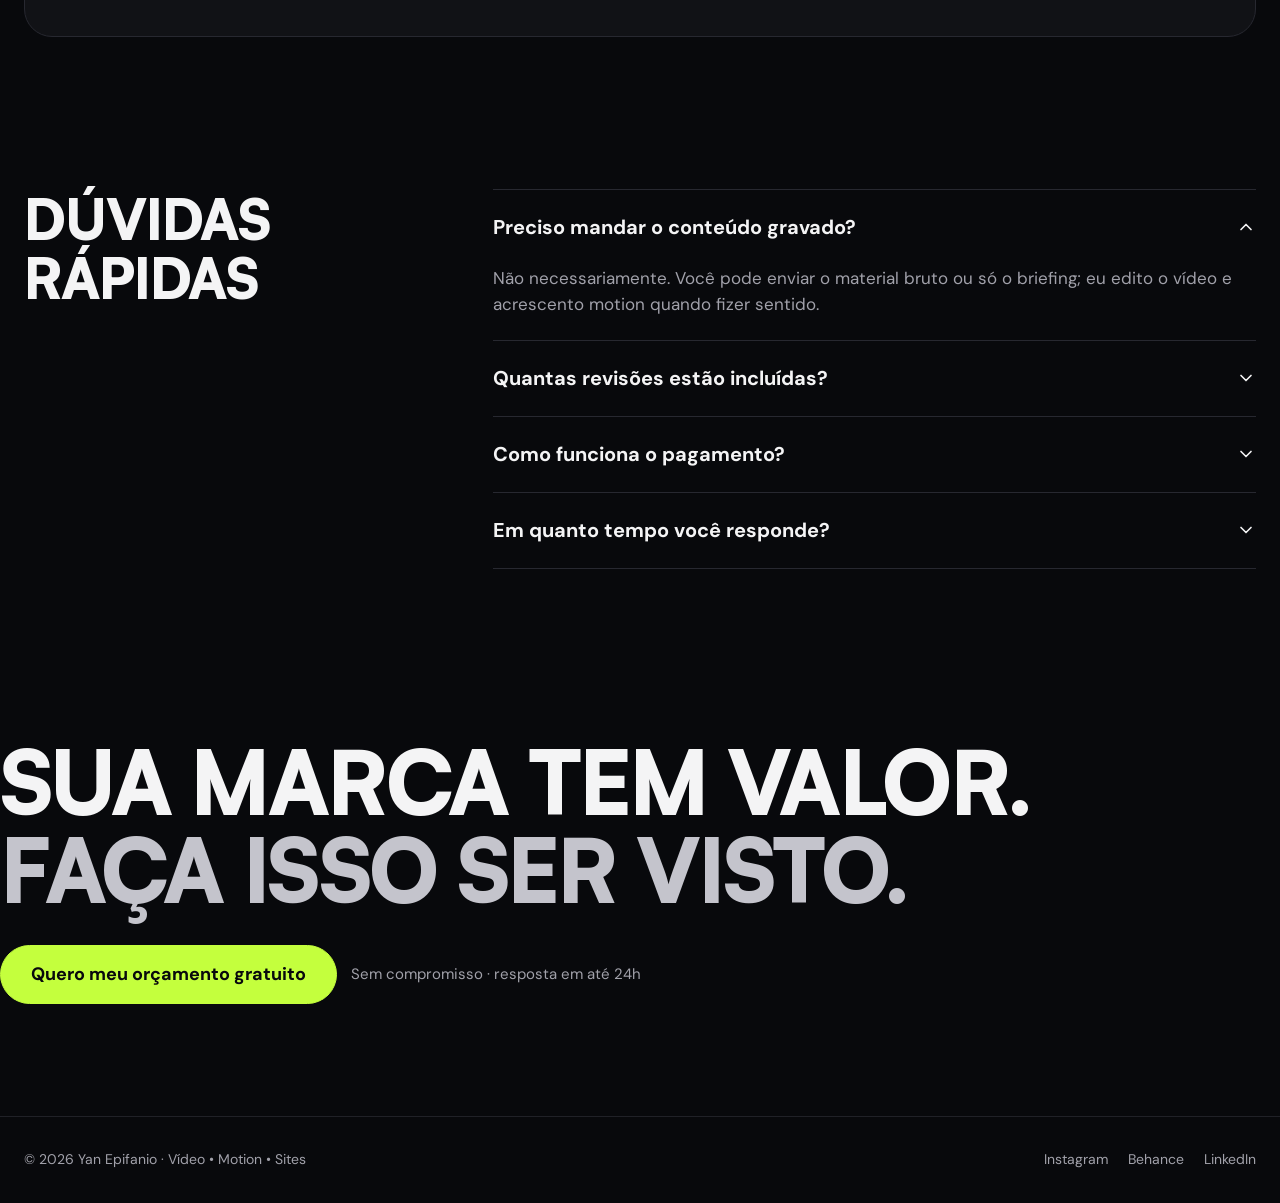
==== commit 54d0b639: "Improve mobile layout and spacing Co-authored-by: Copilot <223556219+Copilot@users.noreply.github.co" ====
--- a/index.html
+++ b/index.html
@@ -28,7 +28,7 @@
   <link rel="preconnect" href="https://fonts.googleapis.com">
   <link rel="preconnect" href="https://fonts.gstatic.com" crossorigin>
   <link href="https://fonts.googleapis.com/css2?family=DM+Sans:opsz,wght@9..40,400;9..40,500;9..40,700&family=JetBrains+Mono:wght@400;500&display=swap" rel="stylesheet">
-  <link rel="stylesheet" href="css/yan.css?v=16">
+  <link rel="stylesheet" href="css/yan.css?v=17">
 </head>
 <body>
 
@@ -354,6 +354,6 @@
     </a>
   </nav>
 
-  <script src="js/yan.js?v=4"></script>
+  <script src="js/yan.js?v=5"></script>
 </body>
 </html>
--- a/css/yan.css
+++ b/css/yan.css
@@ -73,7 +73,7 @@
 ul, ol { margin: 0; padding: 0; list-style: none; }
 
 .wrap { max-width: var(--wrap); margin: 0 auto; padding-left: var(--gutter); padding-right: var(--gutter); }
-.sec { padding: 112px 0 40px; scroll-margin-top: calc(var(--header-h) - 16px); }
+.sec { padding-top: 112px; padding-bottom: 40px; scroll-margin-top: calc(var(--header-h) - 16px); }
 .sec__head { display: flex; flex-wrap: wrap; justify-content: space-between; align-items: end; gap: 24px; }
 .sec__title { font-size: 56px; line-height: 1.05; letter-spacing: -.02em; }
 .sec__lead { max-width: 380px; color: var(--muted); }
@@ -806,7 +806,7 @@
 @media (max-width: 899px) {
   :root { --gutter: 16px; --header-h: 81px; }
   body { font-size: 16px; }
-  .sec { padding: 72px 0 24px; }
+  .sec { padding-top: 72px; padding-bottom: 24px; }
   .sec__title { font-size: 36px; }
 
   /* ---- header ---- */
@@ -854,35 +854,30 @@
   .hero__dot { width: 7px; height: 7px; }
   .hero__title { font-size: 42px; line-height: 1.05; }
   .hero__lead { font-size: 16px; line-height: 1.5; }
-  .hero__actions { display: none; } /* a barra fixa assume as ações */
+  .hero__actions { display: flex; }
+  .hero__actions .btn--ghost { display: none; }
   .hero__reels {
     flex-basis: 100%;
-    display: flex;
-    gap: 10px;
-    margin: 0 calc(-1 * var(--gutter));
-    padding: 0 var(--gutter);
-    overflow-x: auto;
-    scroll-snap-type: x mandatory;
-    scroll-padding-inline: var(--gutter);
-    -webkit-overflow-scrolling: touch;
-    scrollbar-width: none;
+    display: grid;
+    grid-template-columns: repeat(3, minmax(0, 1fr));
+    gap: 8px;
+    min-width: 0;
   }
-  .hero__reels::-webkit-scrollbar { display: none; }
   .reel {
-    flex: 0 0 132px;
-    aspect-ratio: auto;
-    height: 234px;
-    padding: 12px;
-    border-radius: 16px;
+    width: 100%;
+    min-width: 0;
+    aspect-ratio: 9 / 16;
+    height: auto;
+    padding: 8px;
+    border-radius: 14px;
     transform: none !important;
-    scroll-snap-align: start;
   }
-  .reel__file { font-size: 11px; }
-  .reel__name { font-size: 14px; }
+  .reel__file { font-size: clamp(8px, 2.4vw, 11px); }
+  .reel__name { font-size: clamp(11px, 3vw, 14px); }
 
   /* ---- números ---- */
   .proof { margin-top: 22px; border: 0; }
-  .proof__grid { grid-template-columns: repeat(3, minmax(0, 1fr)); gap: 8px; padding-top: 0; padding-bottom: 24px; }
+  .proof__grid { grid-template-columns: repeat(2, minmax(0, 1fr)); gap: 16px 12px; padding-top: 0; padding-bottom: 24px; }
   .stat__num { font-size: 30px; }
   .stat__label { font-size: 12px; }
 
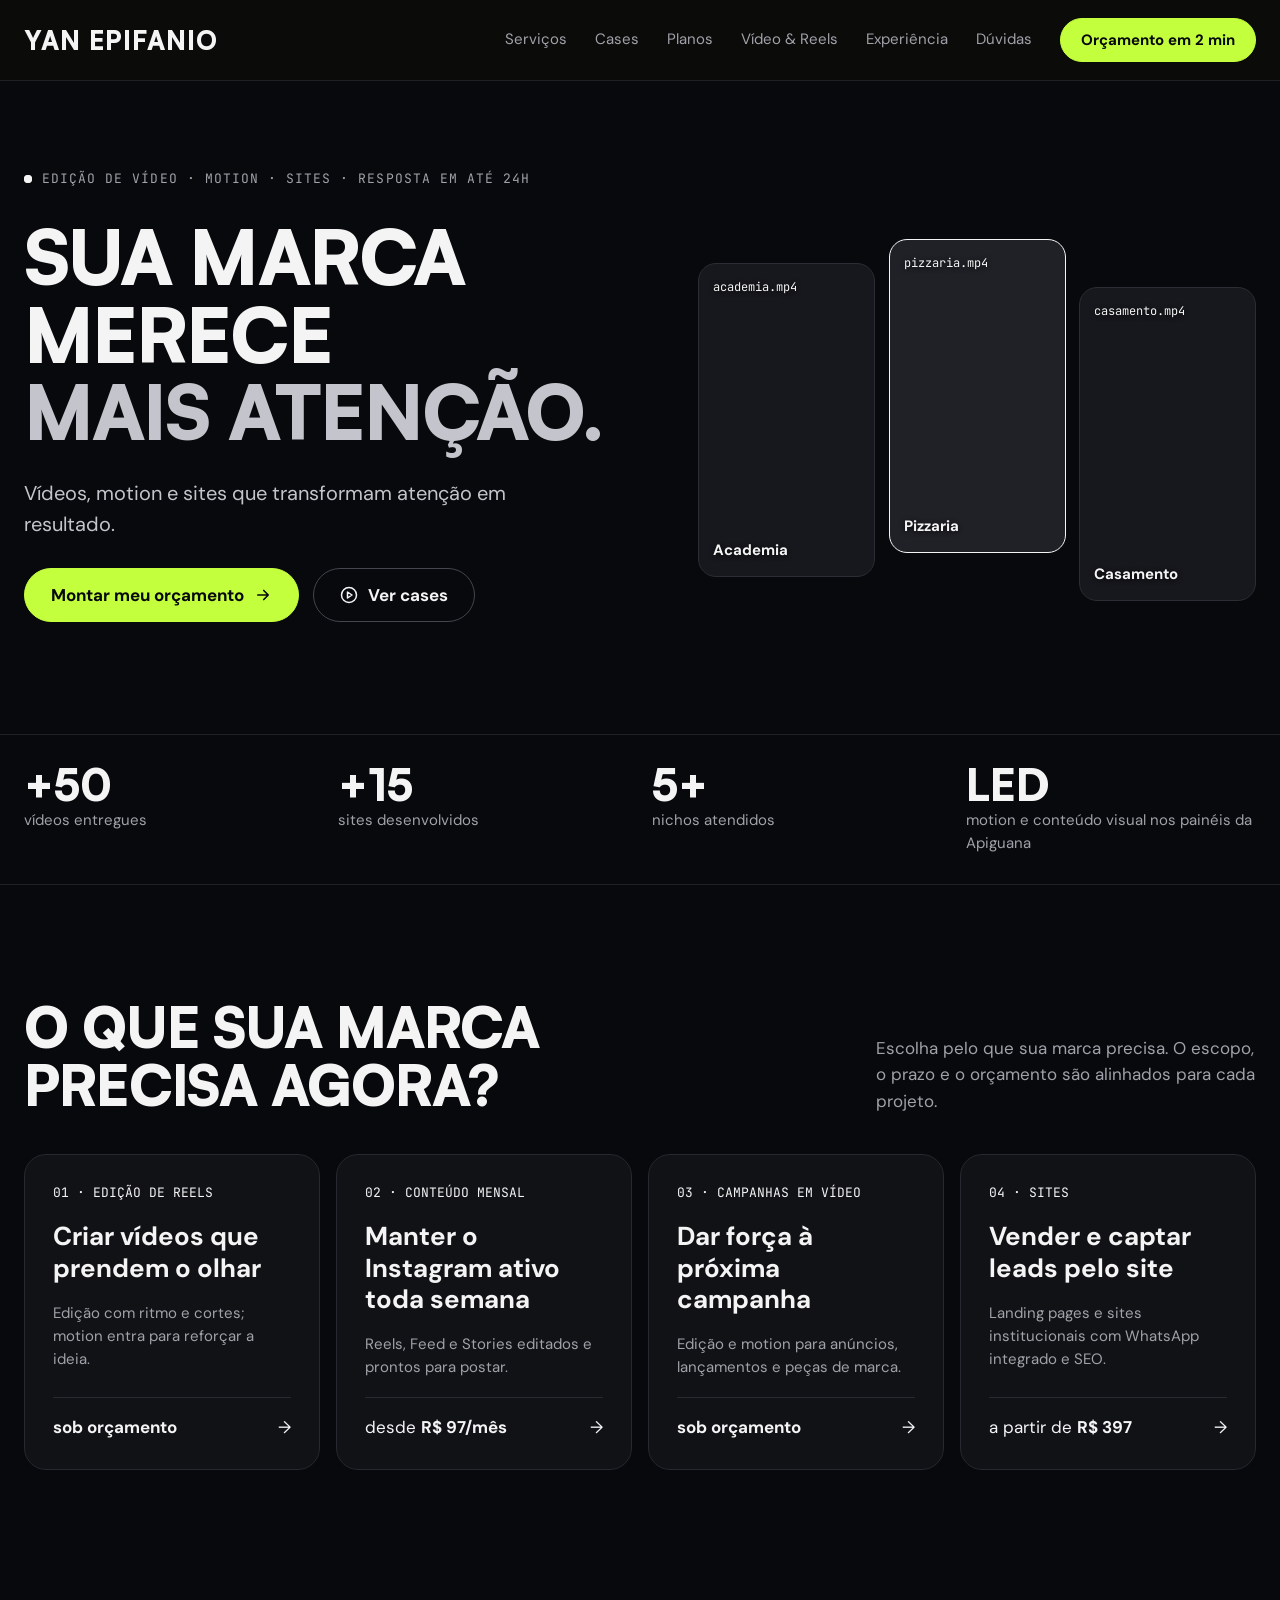
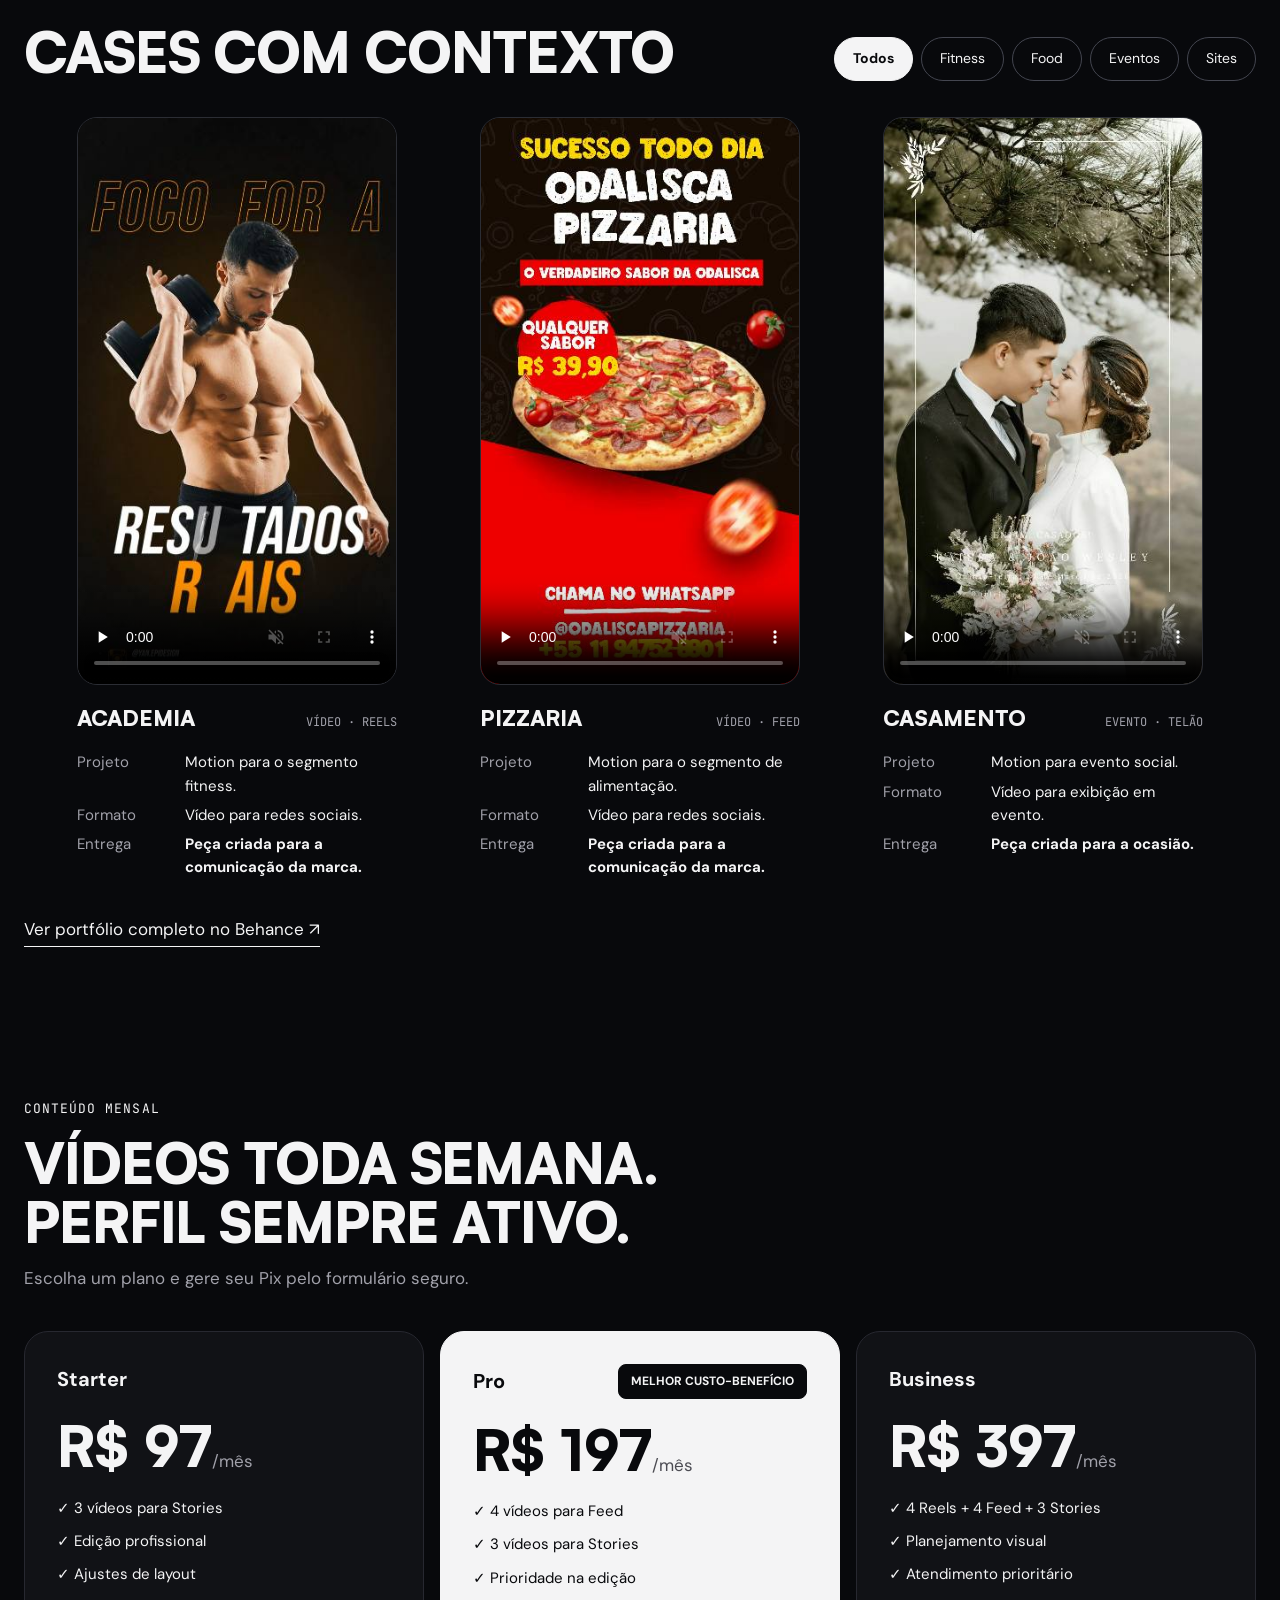
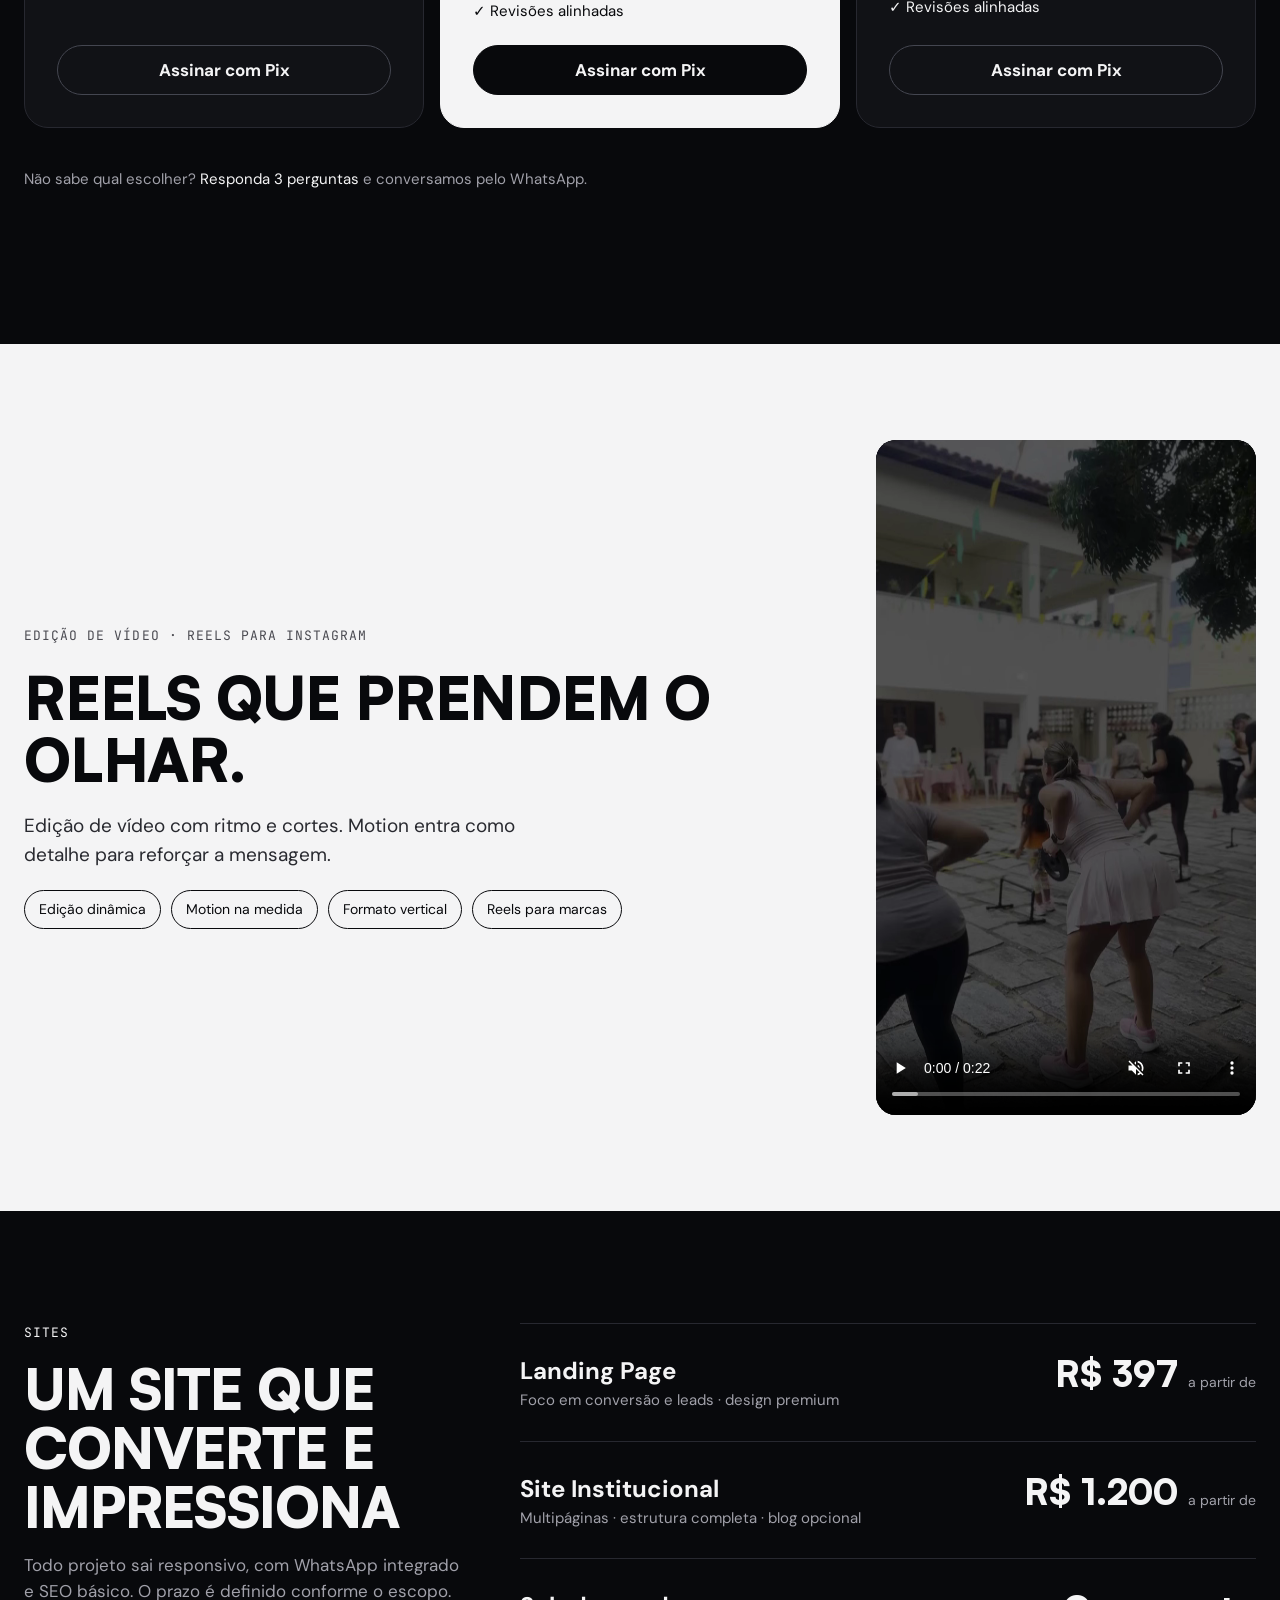
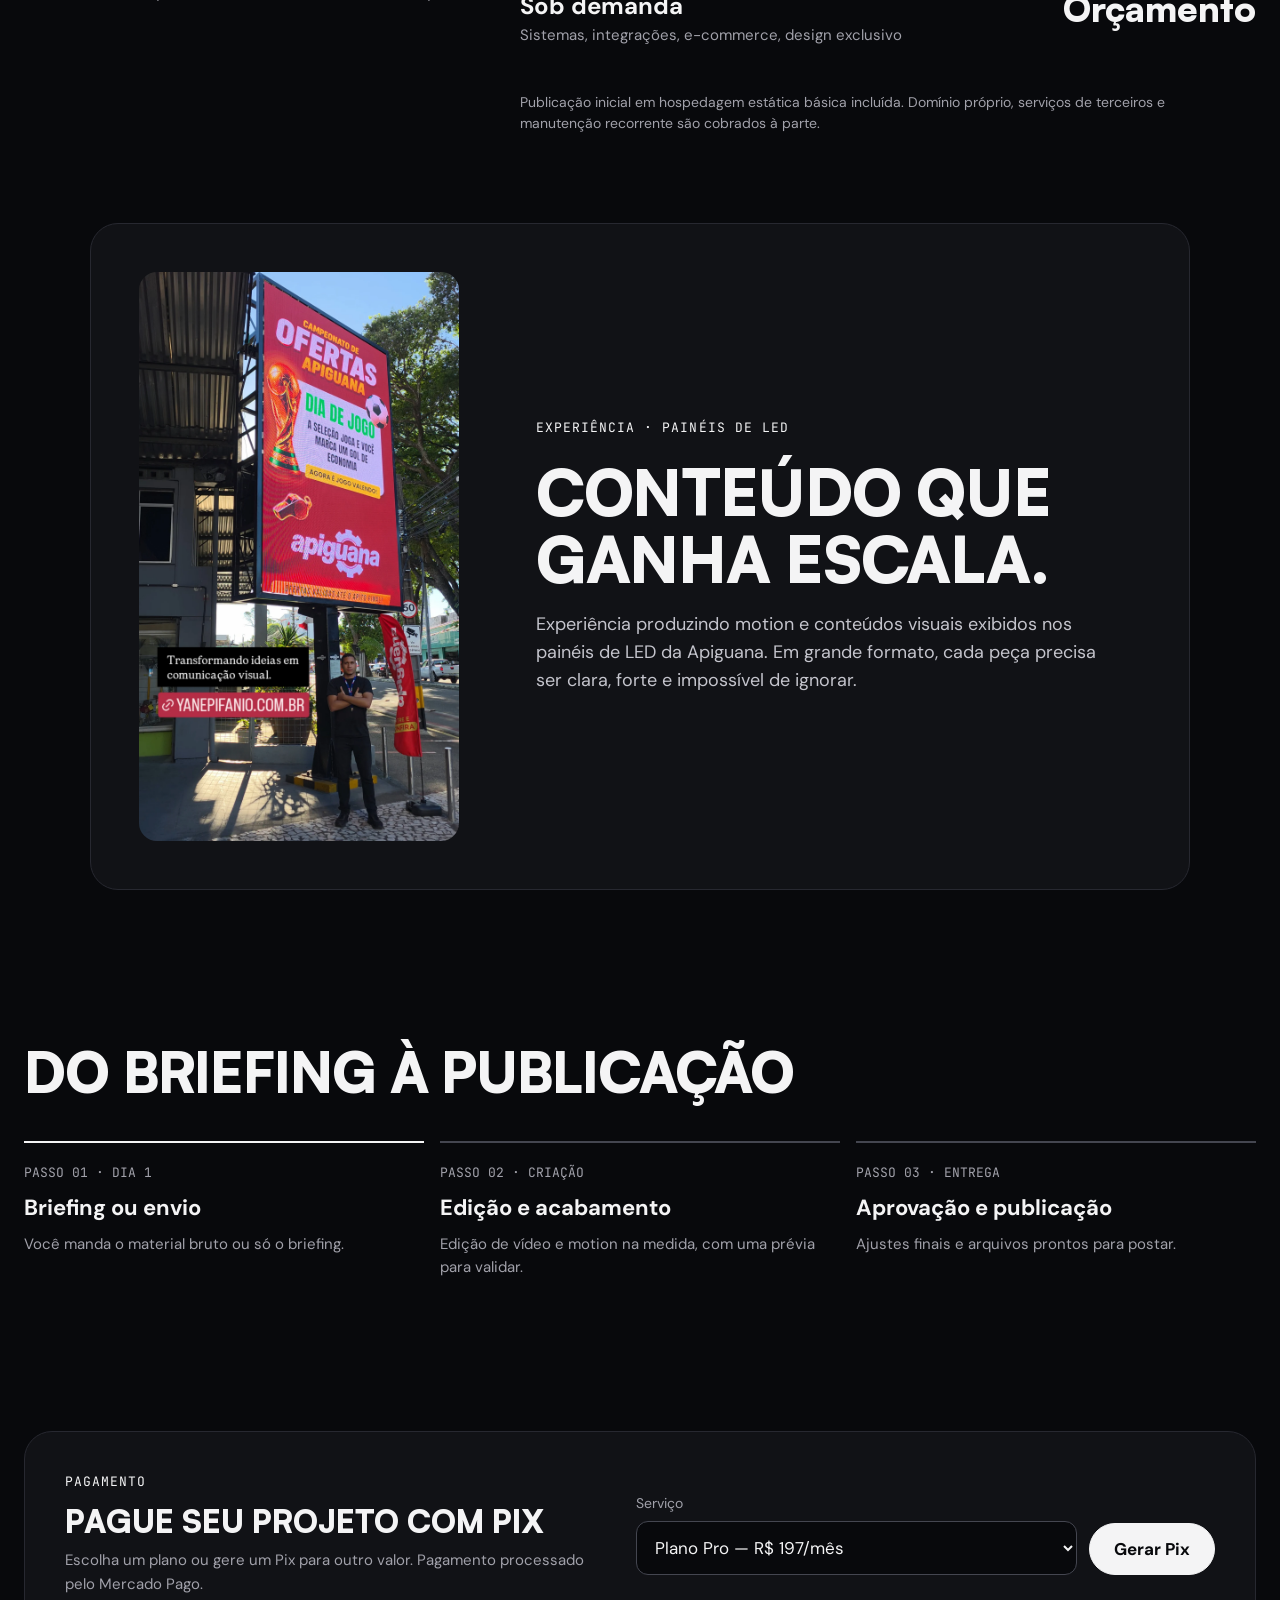
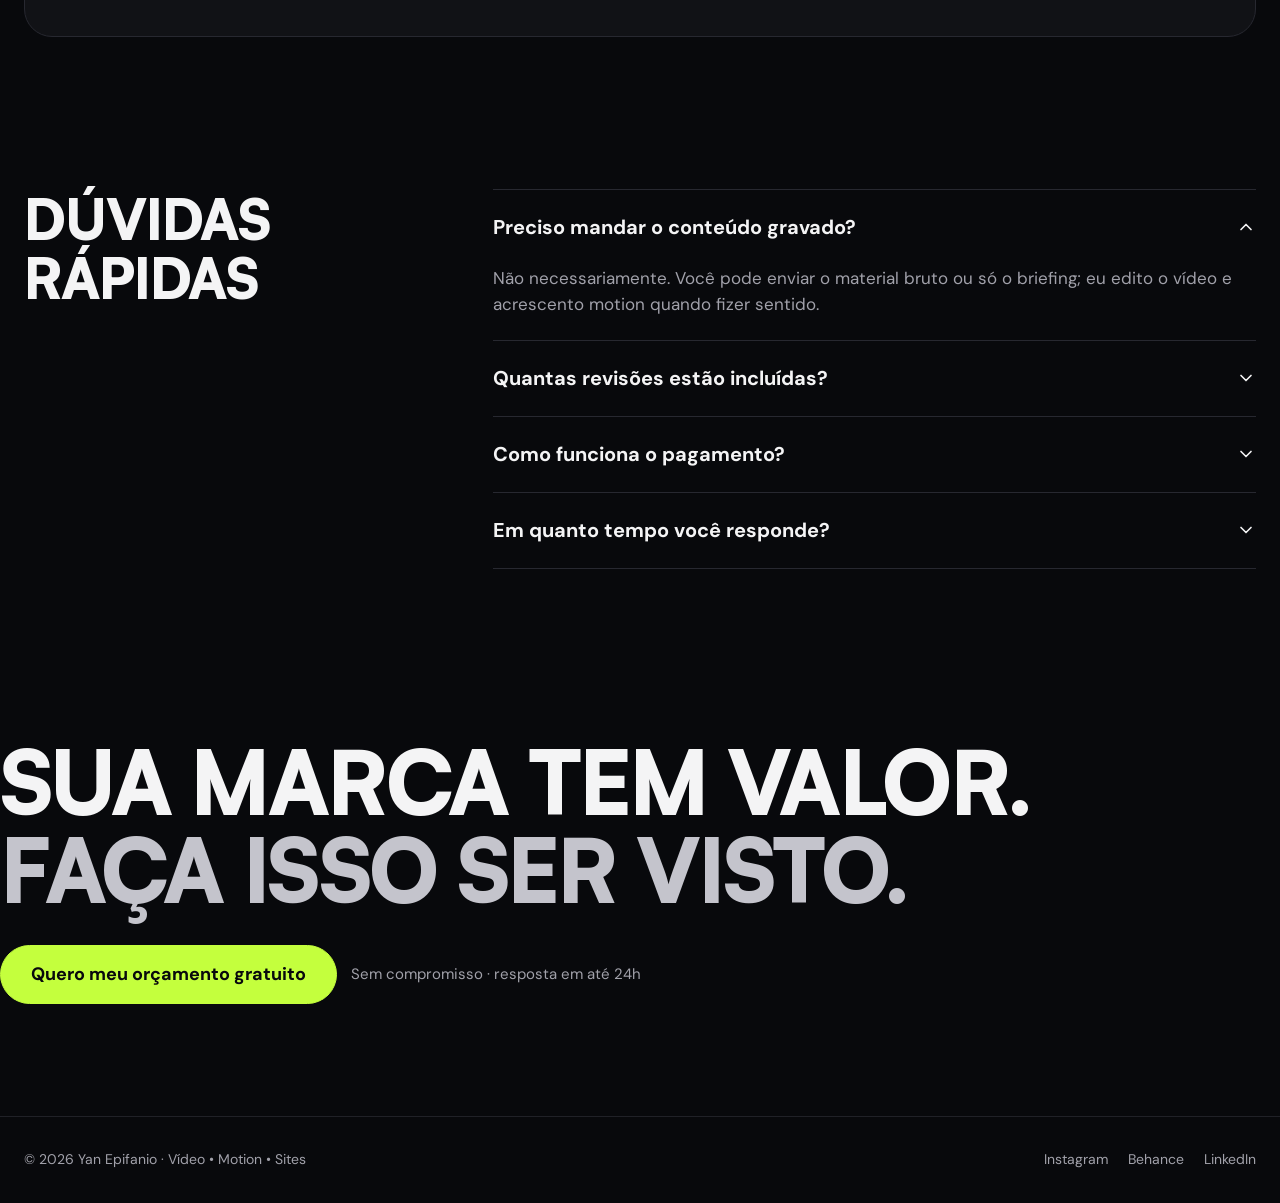
==== commit aab30097: "Improve mobile case previews Co-authored-by: Copilot <223556219+Copilot@users.noreply.github.com>" ====
--- a/index.html
+++ b/index.html
@@ -28,7 +28,7 @@
   <link rel="preconnect" href="https://fonts.googleapis.com">
   <link rel="preconnect" href="https://fonts.gstatic.com" crossorigin>
   <link href="https://fonts.googleapis.com/css2?family=DM+Sans:opsz,wght@9..40,400;9..40,500;9..40,700&family=JetBrains+Mono:wght@400;500&display=swap" rel="stylesheet">
-  <link rel="stylesheet" href="css/yan.css?v=17">
+  <link rel="stylesheet" href="css/yan.css?v=18">
 </head>
 <body>
 
@@ -137,7 +137,7 @@
 
     <div class="cases__grid" id="cases-grid">
       <article class="case rv" data-cat="fitness">
-        <div class="case__media"><video src="assets/videos/academia.mp4" controls controlslist="nodownload" disablepictureinpicture muted loop playsinline preload="metadata"></video></div>
+        <div class="case__media"><video src="assets/videos/academia.mp4" poster="assets/images/cases/academia.jpg" controls controlslist="nodownload" disablepictureinpicture muted loop playsinline preload="none"></video></div>
         <div class="case__head"><h3 class="case__title">Academia</h3><span class="case__tag">VÍDEO · REELS</span></div>
         <dl class="case__info">
           <dt>Projeto</dt><dd>Motion para o segmento fitness.</dd>
@@ -146,7 +146,7 @@
         </dl>
       </article>
       <article class="case rv" style="--d:.08s" data-cat="food">
-        <div class="case__media"><video src="assets/videos/pizzaria.mp4" controls controlslist="nodownload" disablepictureinpicture muted loop playsinline preload="metadata"></video></div>
+        <div class="case__media"><video src="assets/videos/pizzaria.mp4" poster="assets/images/cases/pizzaria.jpg" controls controlslist="nodownload" disablepictureinpicture muted loop playsinline preload="none"></video></div>
         <div class="case__head"><h3 class="case__title">Pizzaria</h3><span class="case__tag">VÍDEO · FEED</span></div>
         <dl class="case__info">
           <dt>Projeto</dt><dd>Motion para o segmento de alimentação.</dd>
@@ -155,7 +155,7 @@
         </dl>
       </article>
       <article class="case rv" style="--d:.16s" data-cat="eventos">
-        <div class="case__media"><video src="assets/videos/casamento.mp4" controls controlslist="nodownload" disablepictureinpicture muted loop playsinline preload="metadata"></video></div>
+        <div class="case__media"><video src="assets/videos/casamento.mp4" poster="assets/images/cases/casamento.jpg" controls controlslist="nodownload" disablepictureinpicture muted loop playsinline preload="none"></video></div>
         <div class="case__head"><h3 class="case__title">Casamento</h3><span class="case__tag">EVENTO · TELÃO</span></div>
         <dl class="case__info">
           <dt>Projeto</dt><dd>Motion para evento social.</dd>
--- a/css/yan.css
+++ b/css/yan.css
@@ -951,6 +951,12 @@
   .quiz__next, .quiz__send { flex: 1 1 auto; }
 }
 
+@media (max-width: 599px) {
+  .cases__grid { grid-template-columns: minmax(0, 1fr); gap: 32px; padding-inline: 0; }
+  .case { max-width: min(100%, clamp(240px, 72vw, 300px)); }
+  .case__head { flex-wrap: wrap; }
+}
+
 /* ---- retorno do pagamento ---- */
 .status-page {
   display: grid;
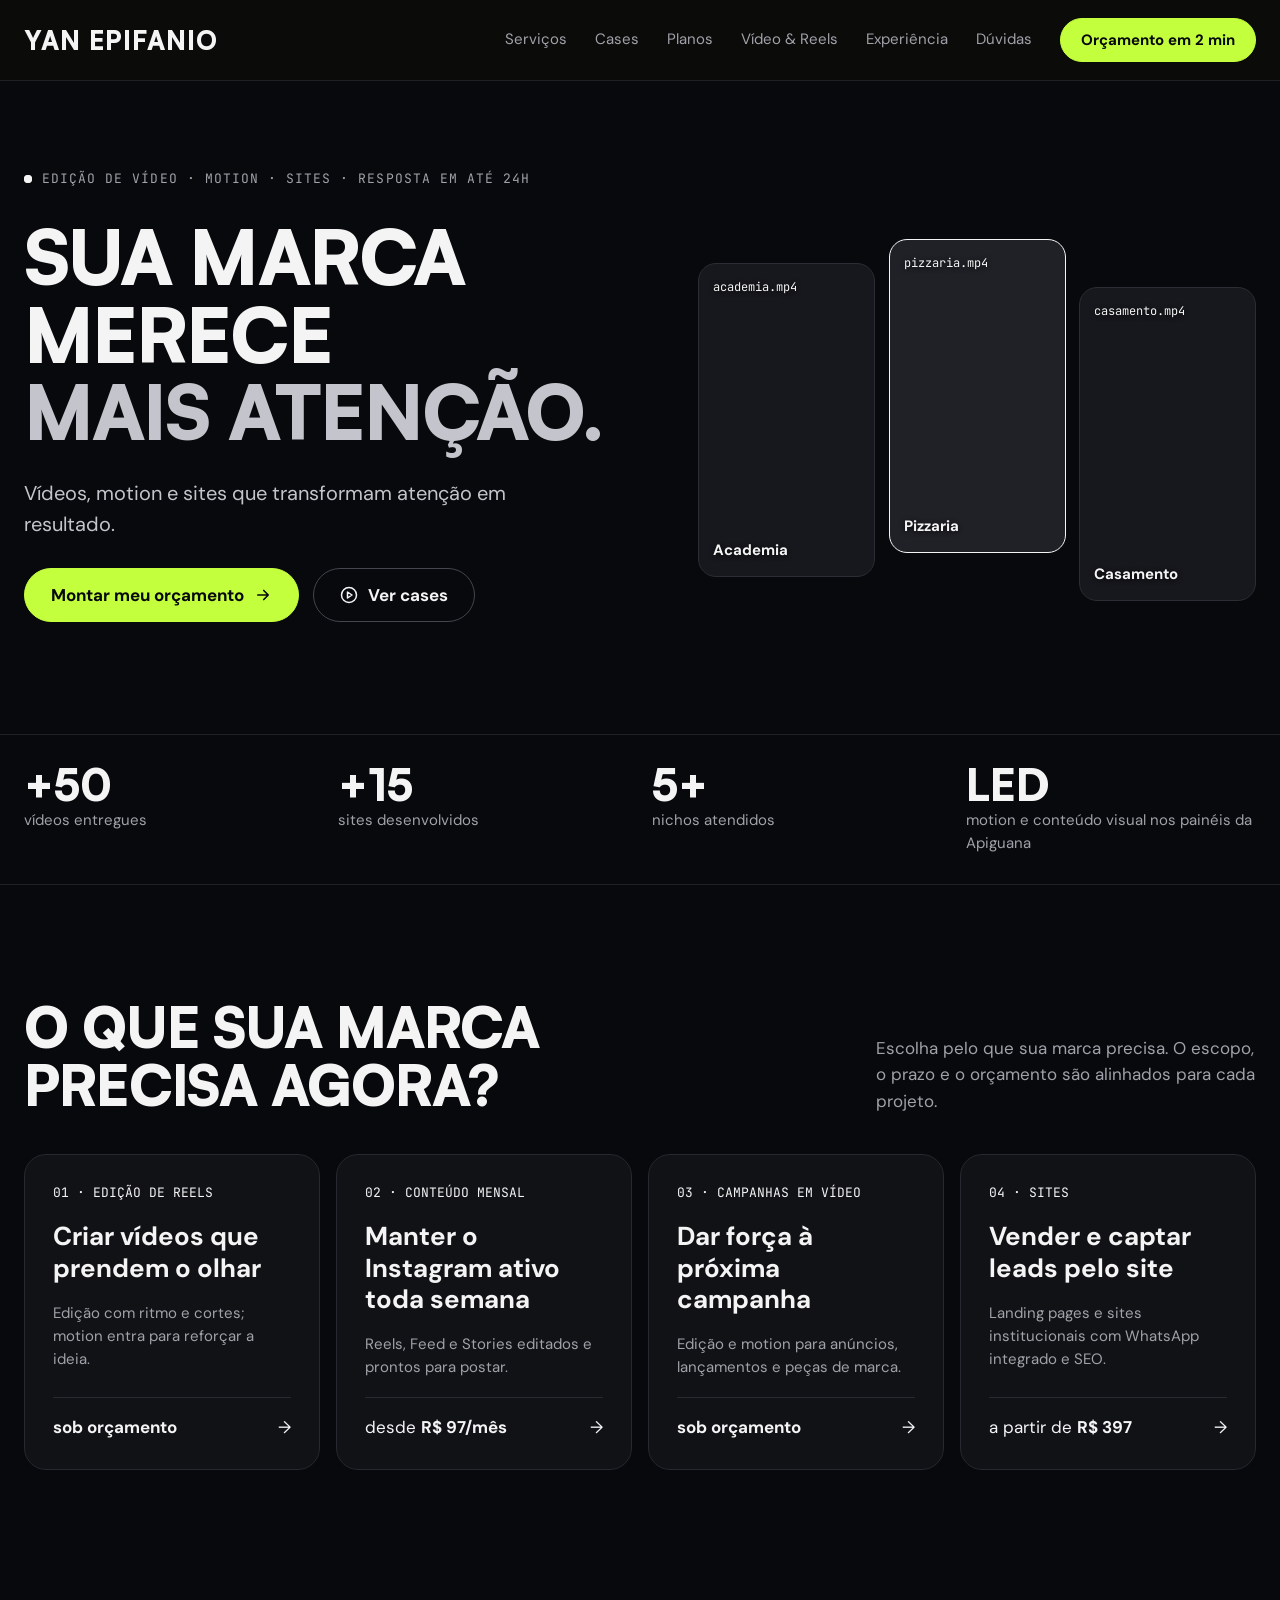
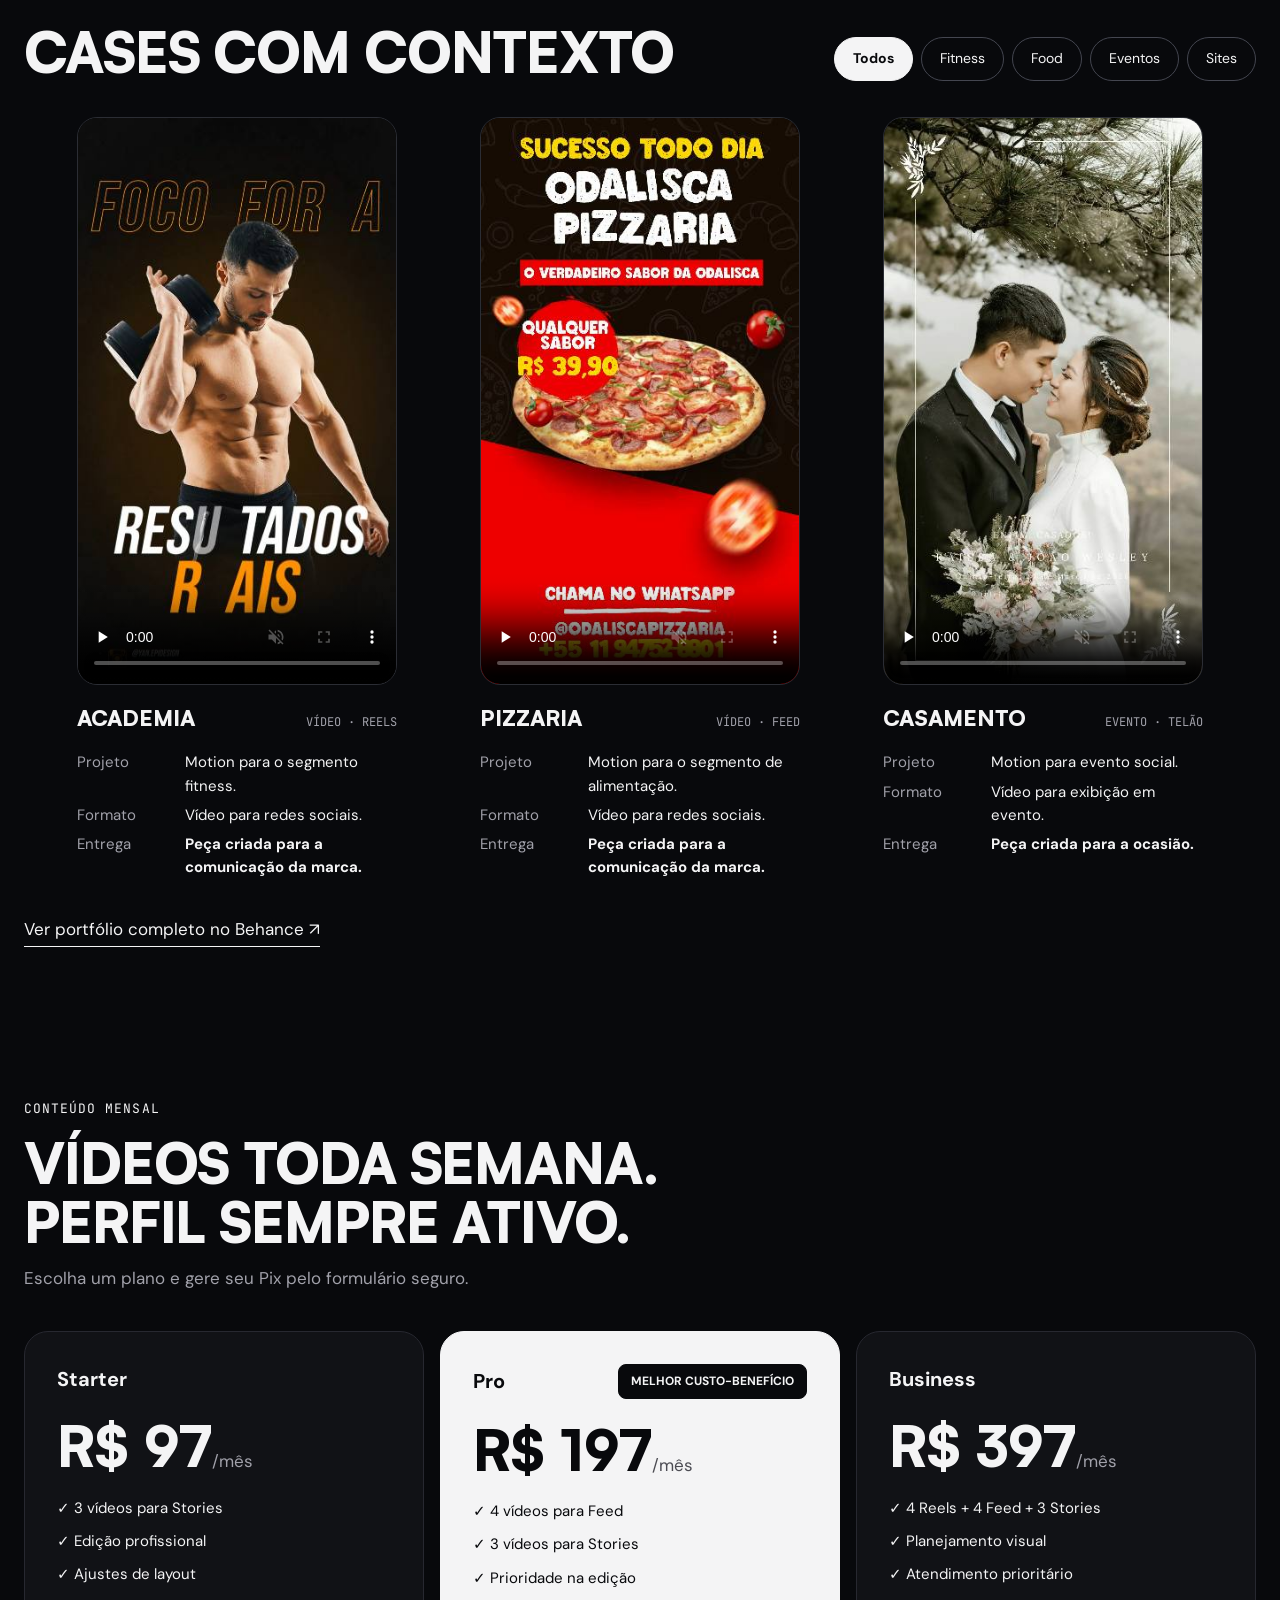
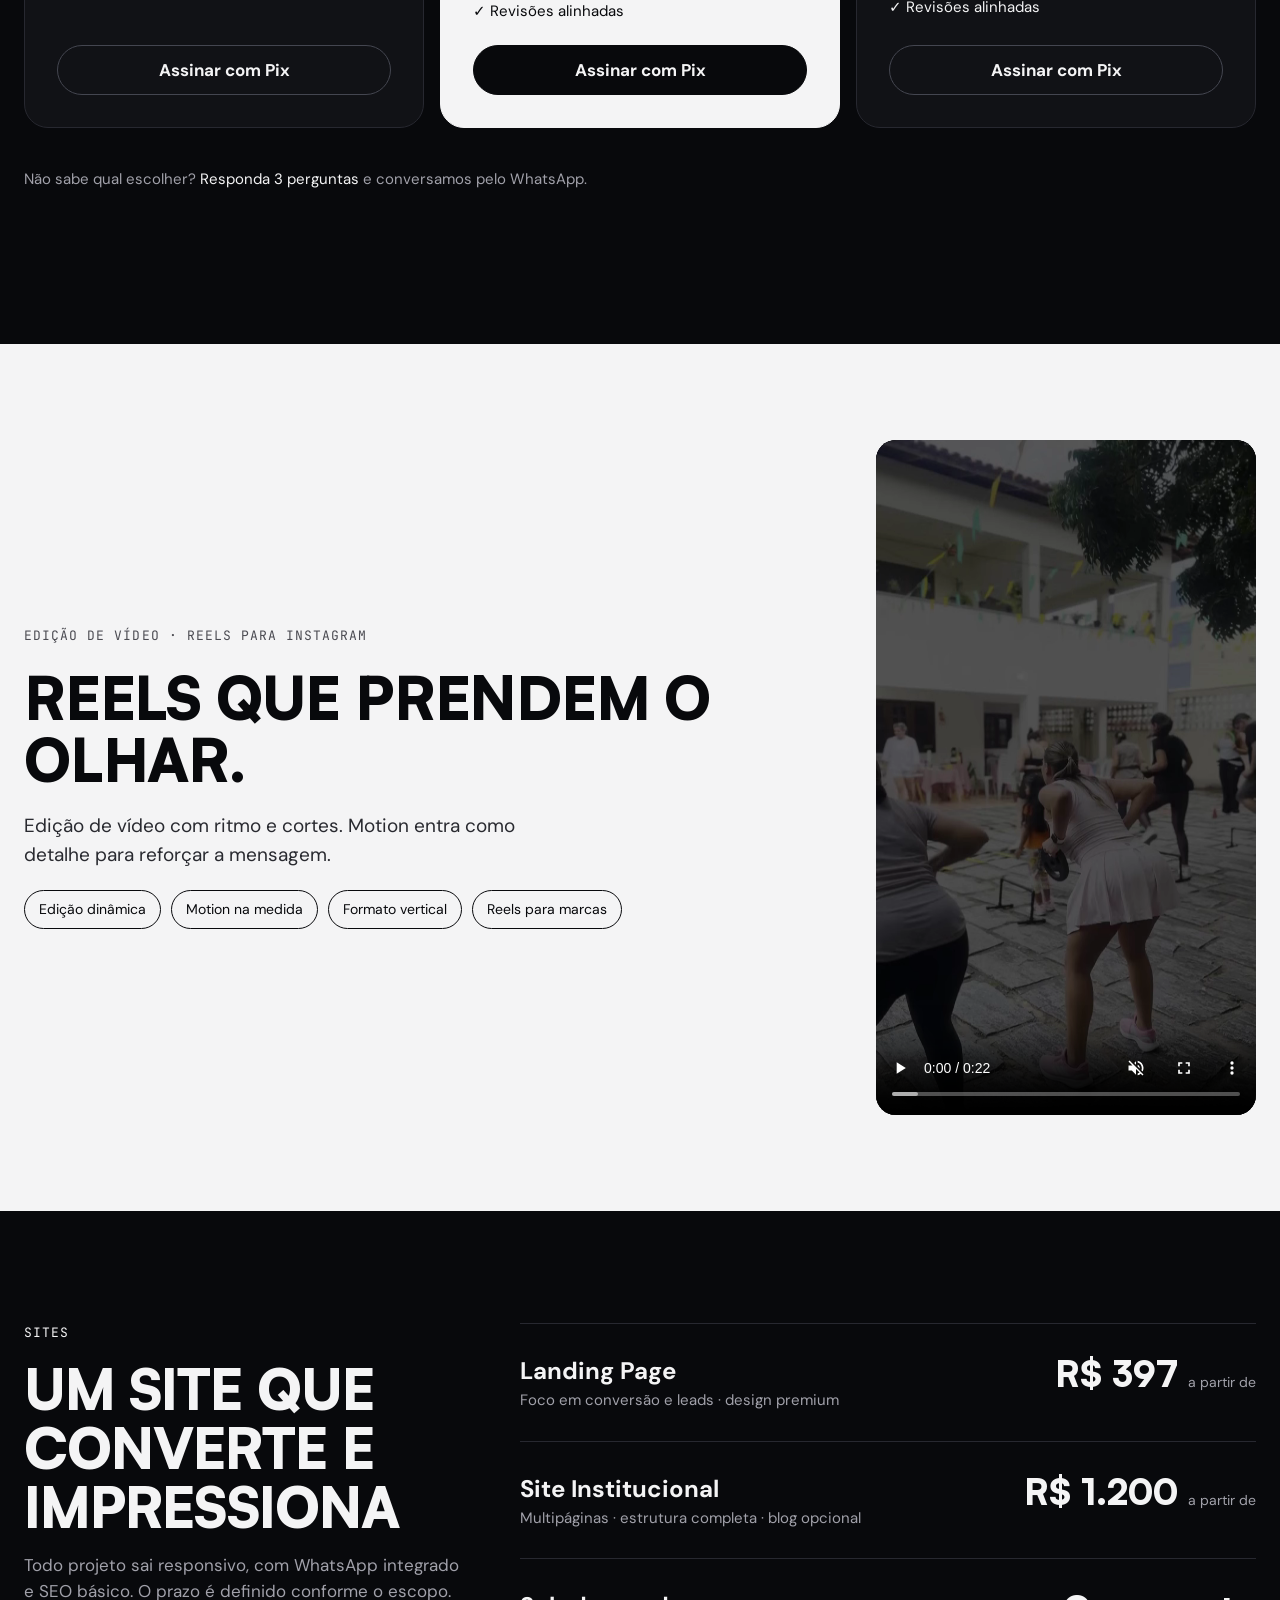
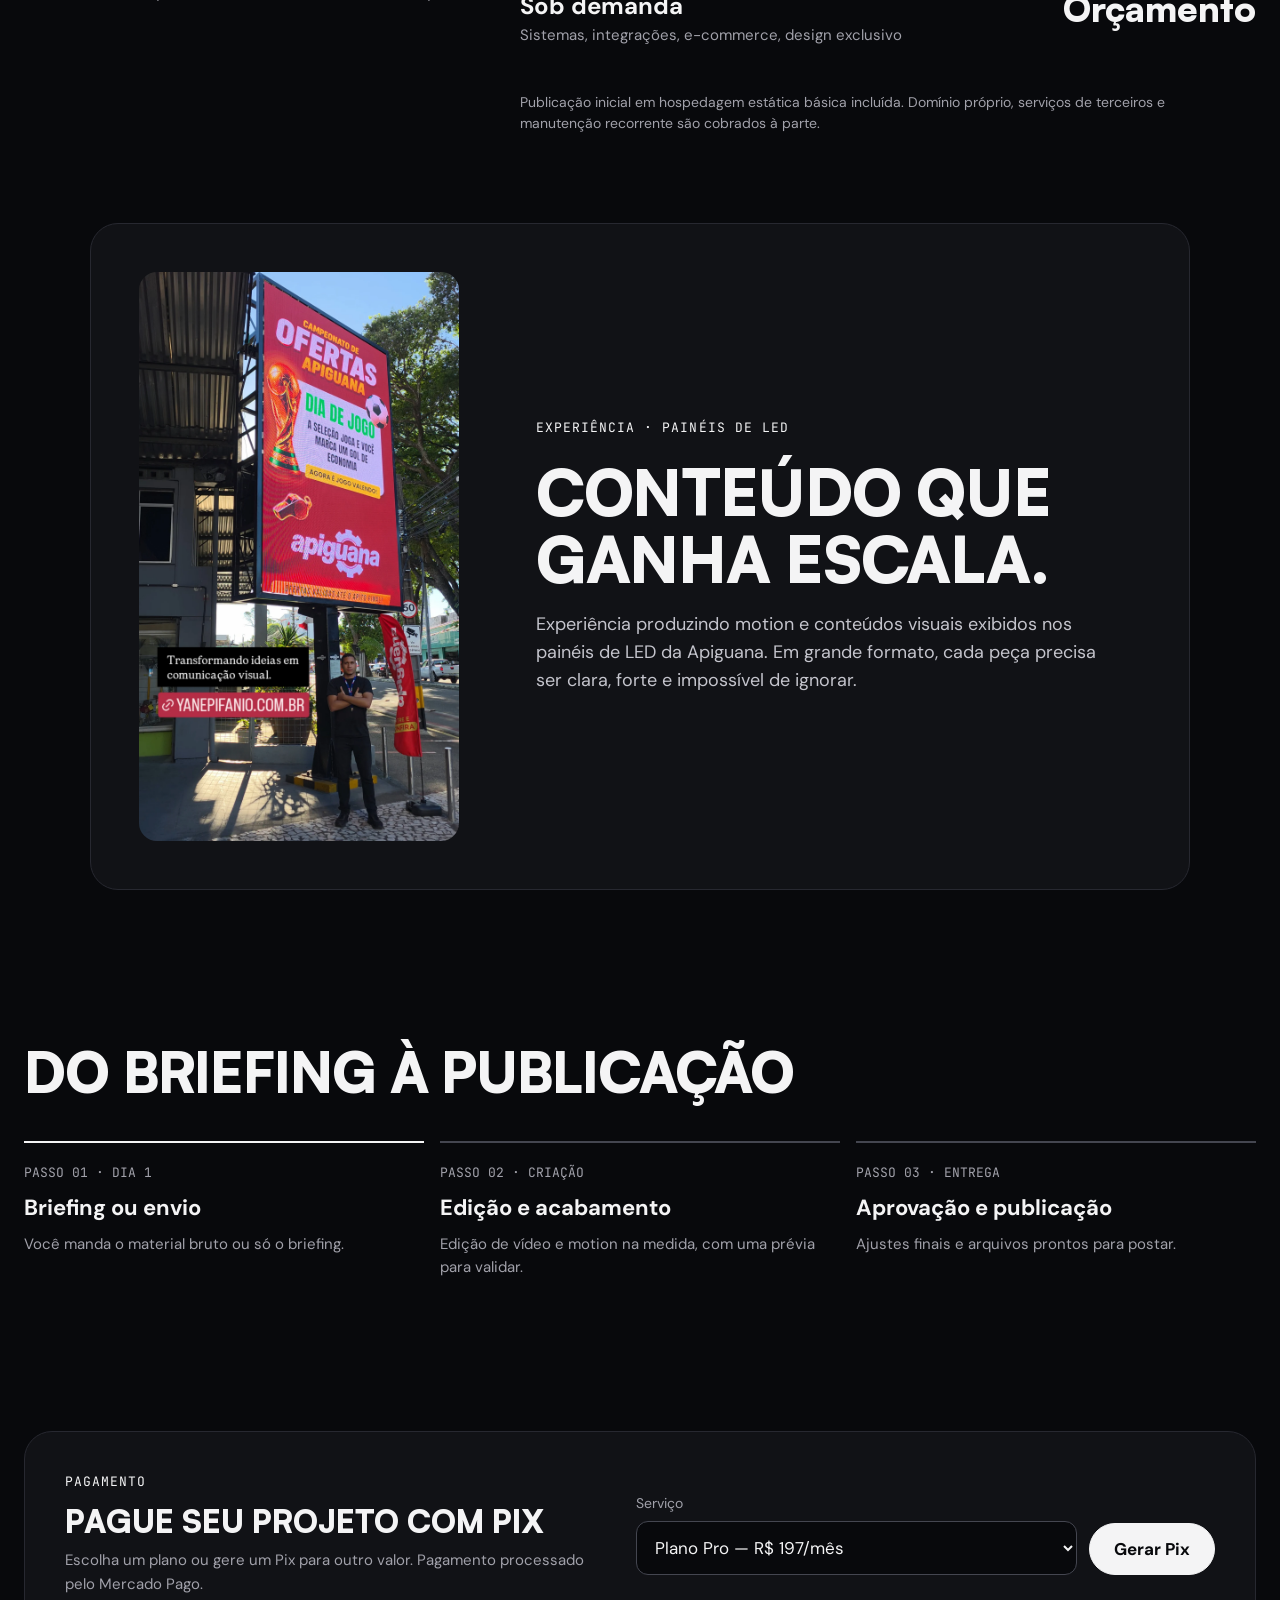
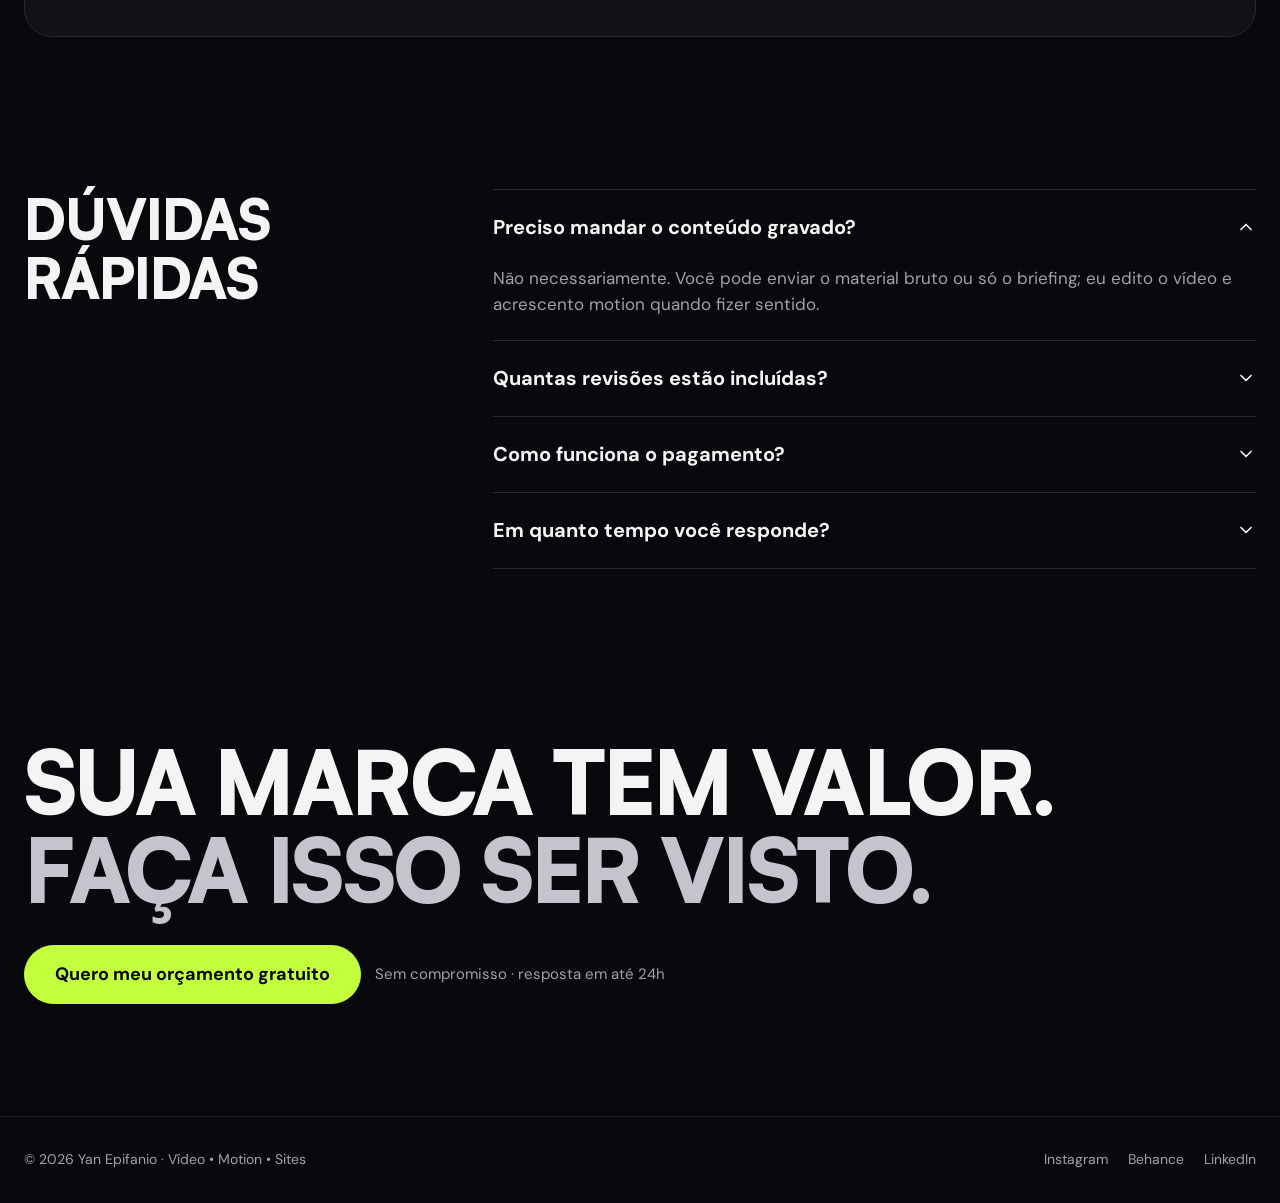
==== commit 0e11fa5a: "Fix mobile final CTA spacing Co-authored-by: Copilot <223556219+Copilot@users.noreply.github.com>" ====
--- a/index.html
+++ b/index.html
@@ -28,7 +28,7 @@
   <link rel="preconnect" href="https://fonts.googleapis.com">
   <link rel="preconnect" href="https://fonts.gstatic.com" crossorigin>
   <link href="https://fonts.googleapis.com/css2?family=DM+Sans:opsz,wght@9..40,400;9..40,500;9..40,700&family=JetBrains+Mono:wght@400;500&display=swap" rel="stylesheet">
-  <link rel="stylesheet" href="css/yan.css?v=18">
+  <link rel="stylesheet" href="css/yan.css?v=20">
 </head>
 <body>
 
--- a/css/yan.css
+++ b/css/yan.css
@@ -580,7 +580,7 @@
 /* =====================================================================
    CTA FINAL + RODAPÉ
    ===================================================================== */
-.cta { display: flex; flex-direction: column; align-items: flex-start; gap: 32px; padding: 128px 0 112px; }
+.cta { display: flex; flex-direction: column; align-items: flex-start; gap: 32px; padding-top: 128px; padding-bottom: 112px; }
 .cta__title { max-width: 1100px; font-size: 88px; line-height: 1; letter-spacing: -.03em; }
 .cta__row { display: flex; flex-wrap: wrap; align-items: center; gap: 14px; }
 .cta__note { color: var(--muted); font-size: 15px; }
@@ -897,7 +897,12 @@
   .led-case__lead { font-size: 16px; }
   .pix__box { padding: 24px; border-radius: 22px; }
   .pix__title { font-size: 26px; }
-  .cta { padding: 80px 0 64px; }
+  .cta {
+    padding-top: 80px;
+    padding-right: calc(var(--gutter) + 8px);
+    padding-bottom: 96px;
+    padding-left: calc(var(--gutter) + 8px);
+  }
   .cta__title { font-size: 44px; }
   .footer__inner { flex-direction: column; }
   main { padding-bottom: 96px; } /* espaço para a barra fixa */
@@ -905,7 +910,7 @@
   /* ---- barra fixa de ações ---- */
   .buybar {
     position: fixed;
-    left: 12px; right: 12px; bottom: 16px;
+    left: 16px; right: 16px; bottom: 24px;
     z-index: 90;
     display: flex;
     gap: 6px;
